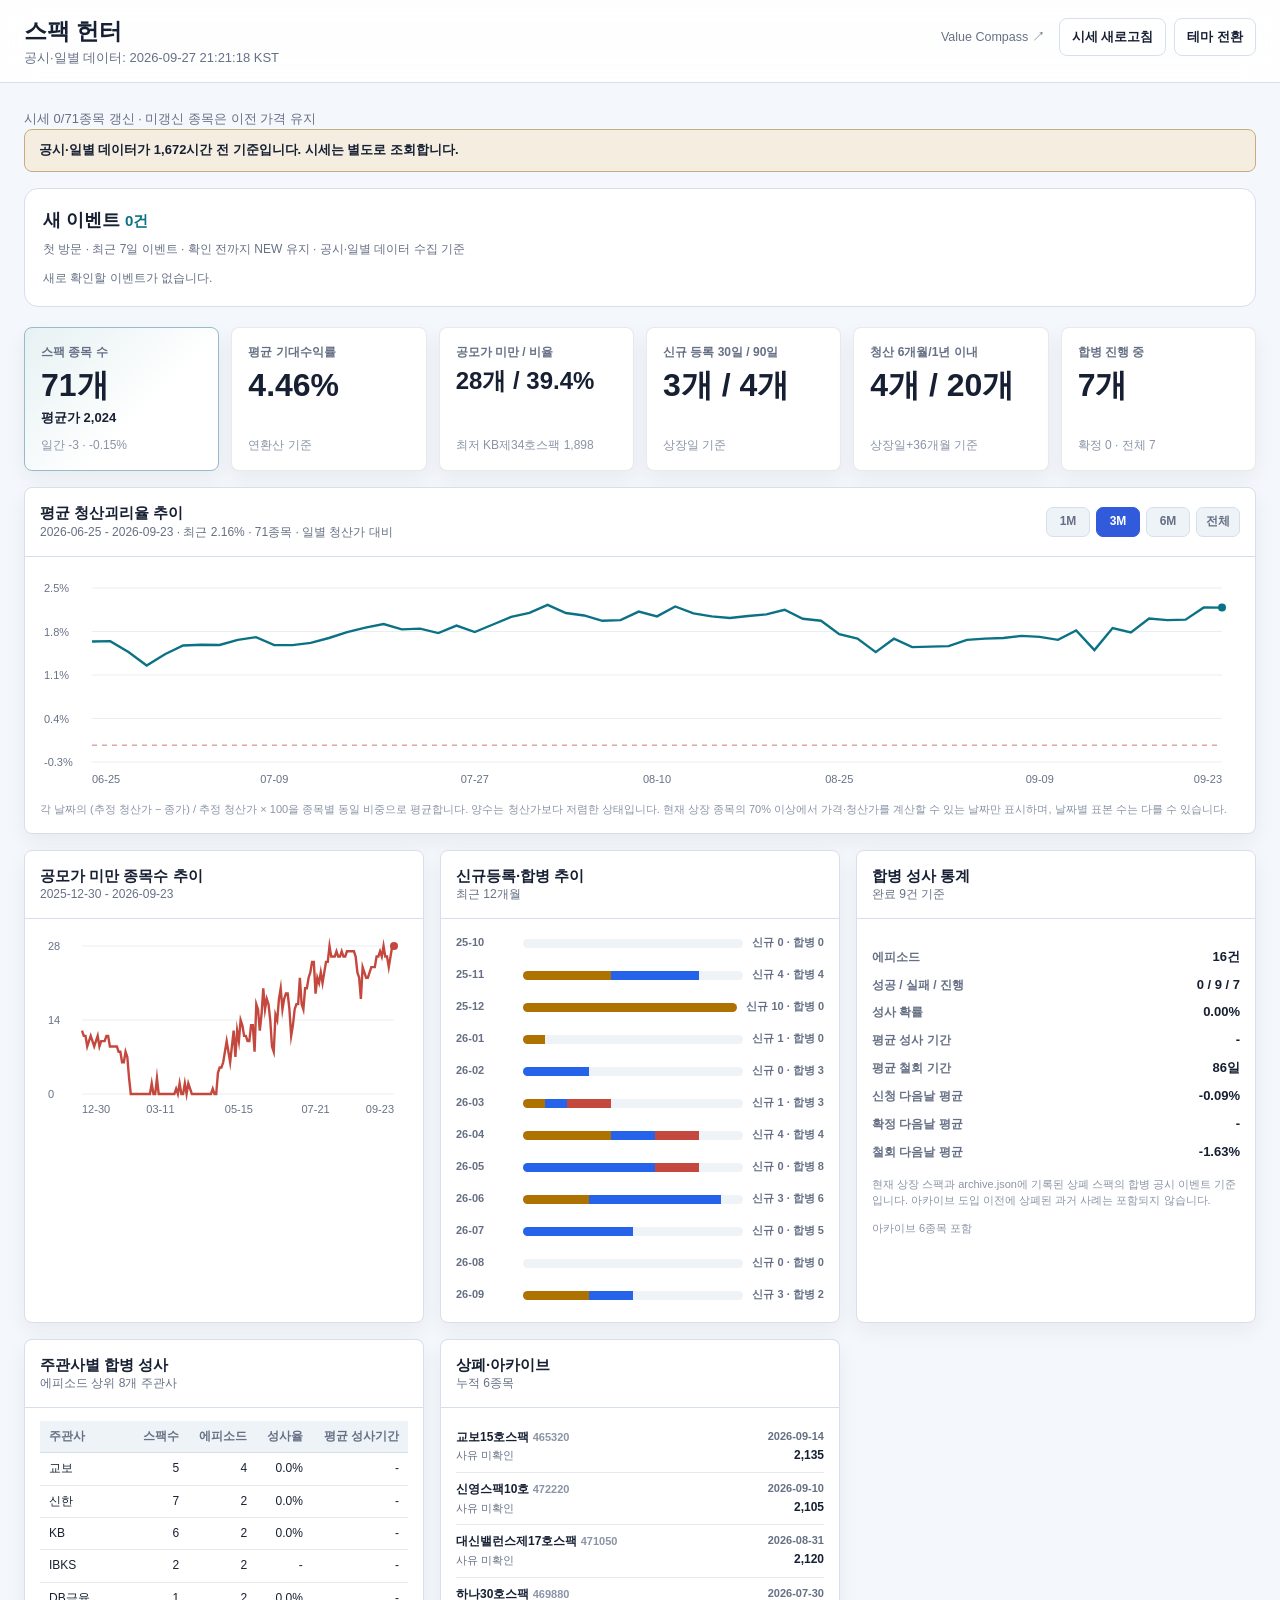
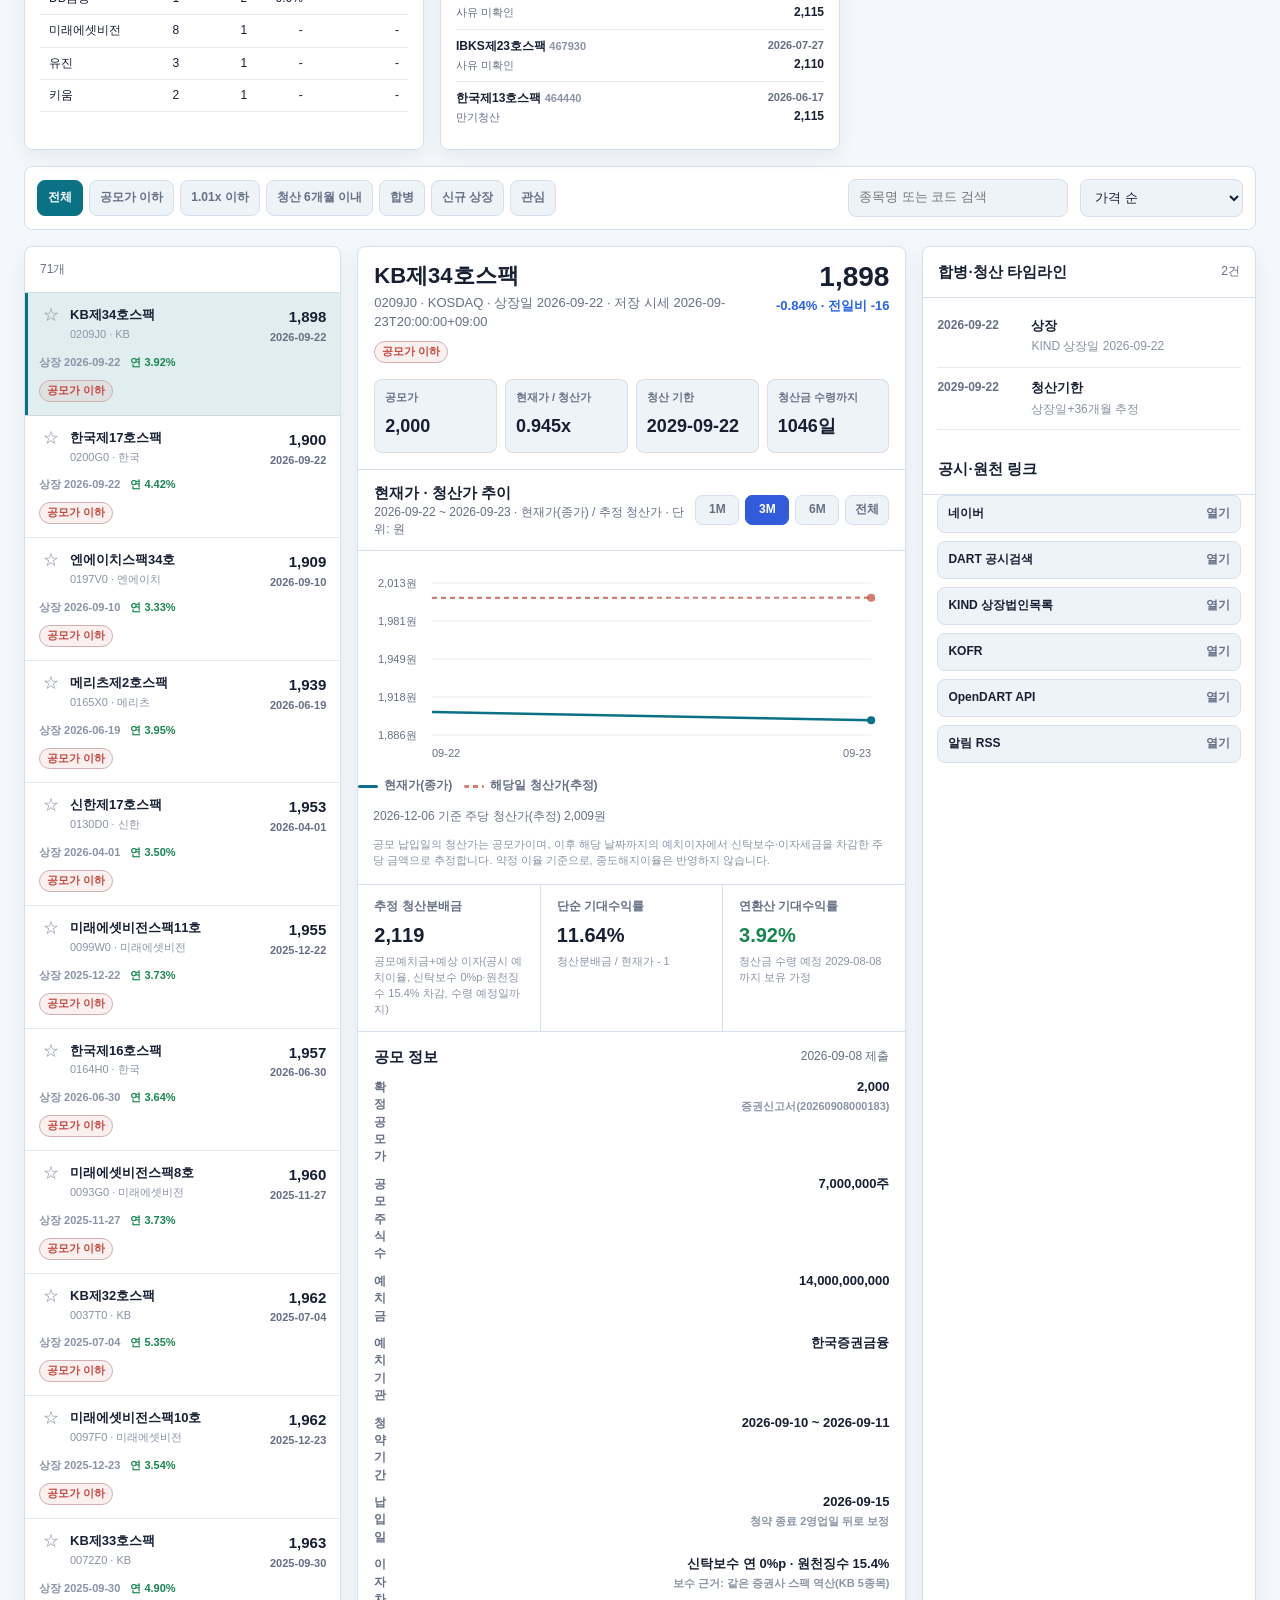
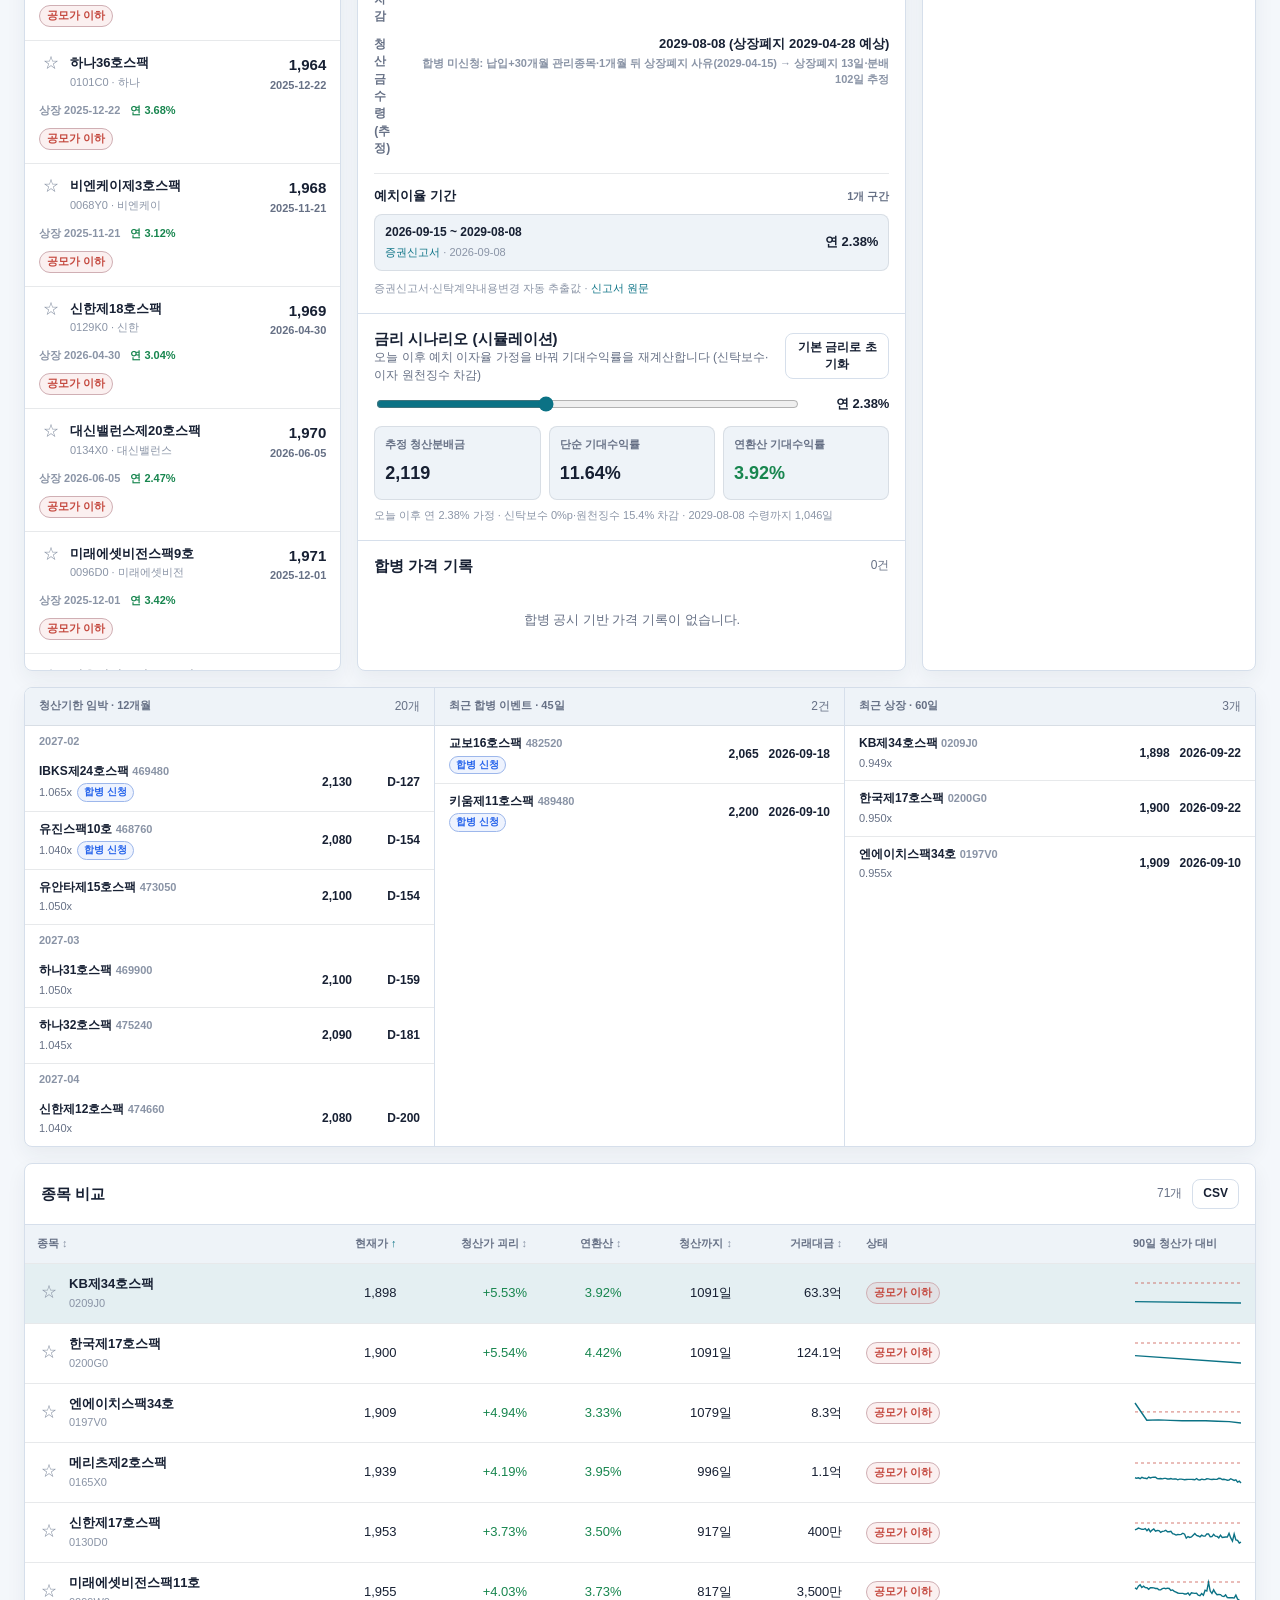
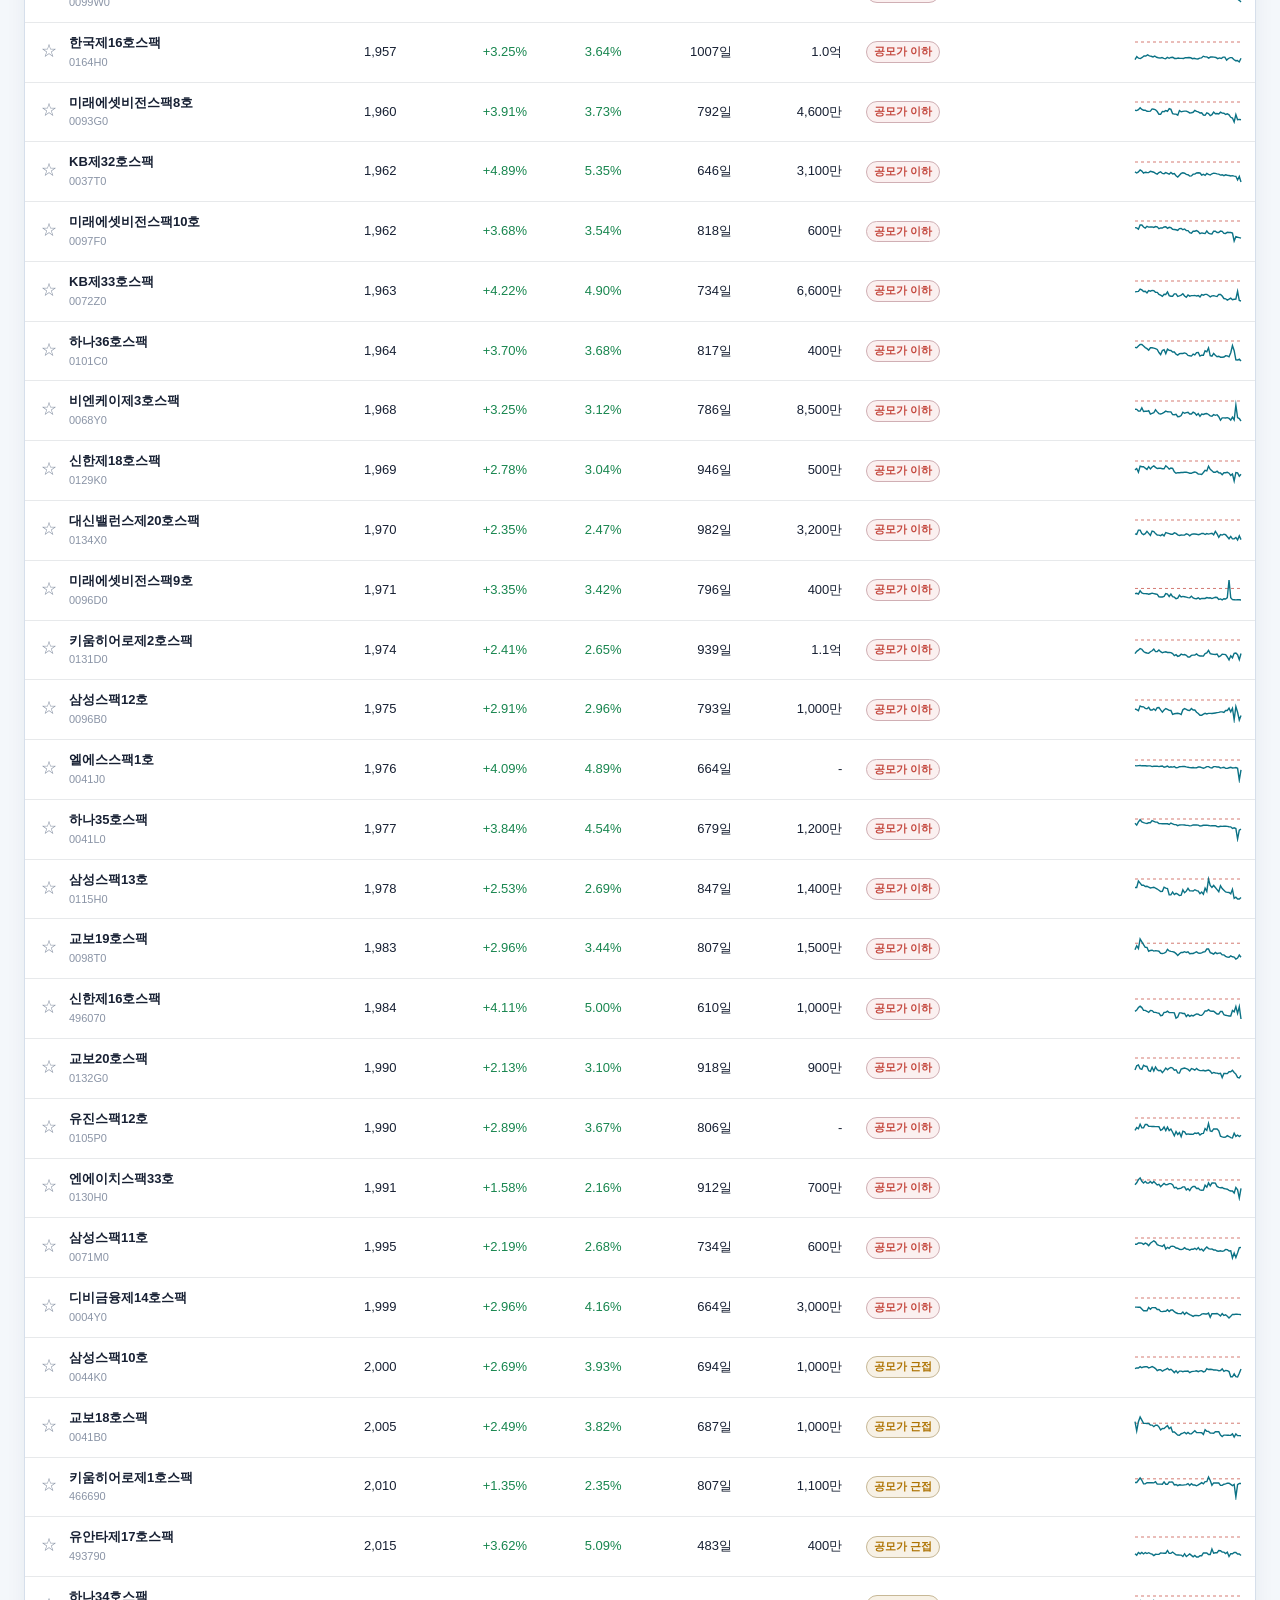
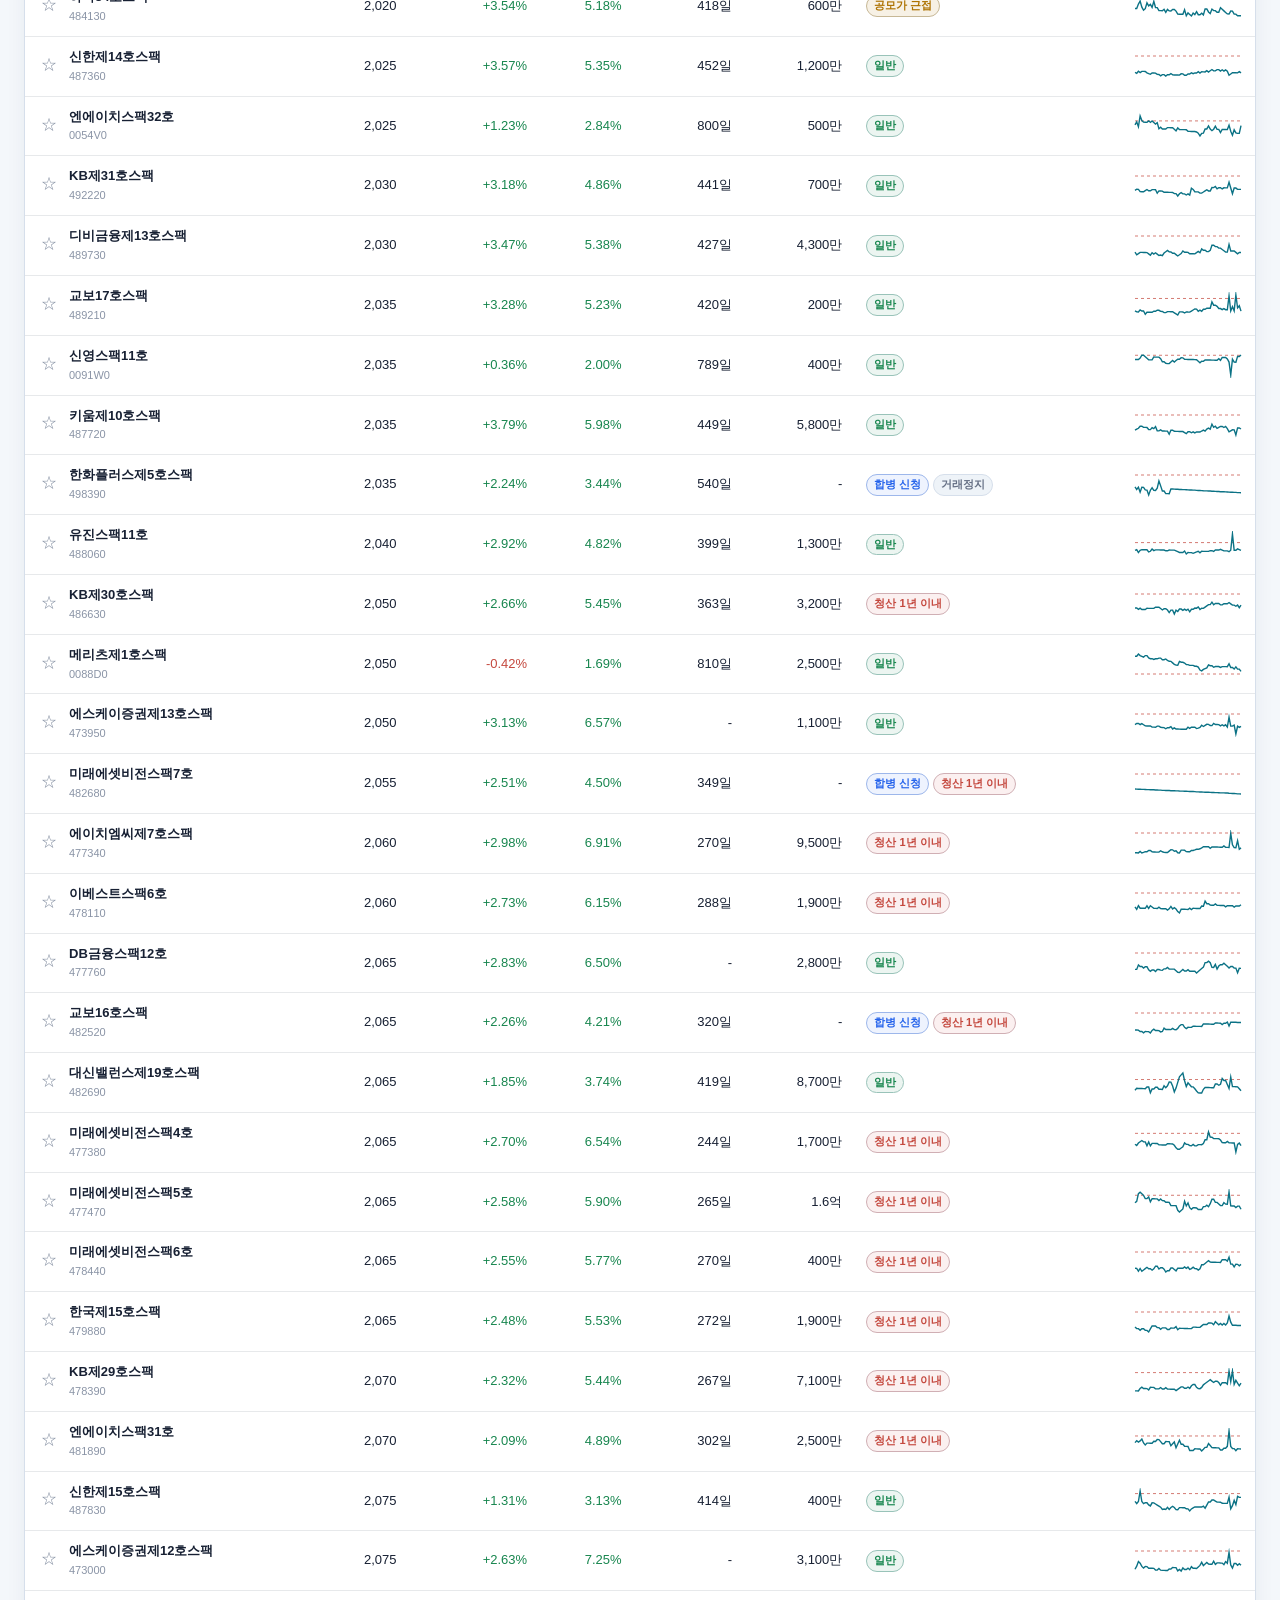
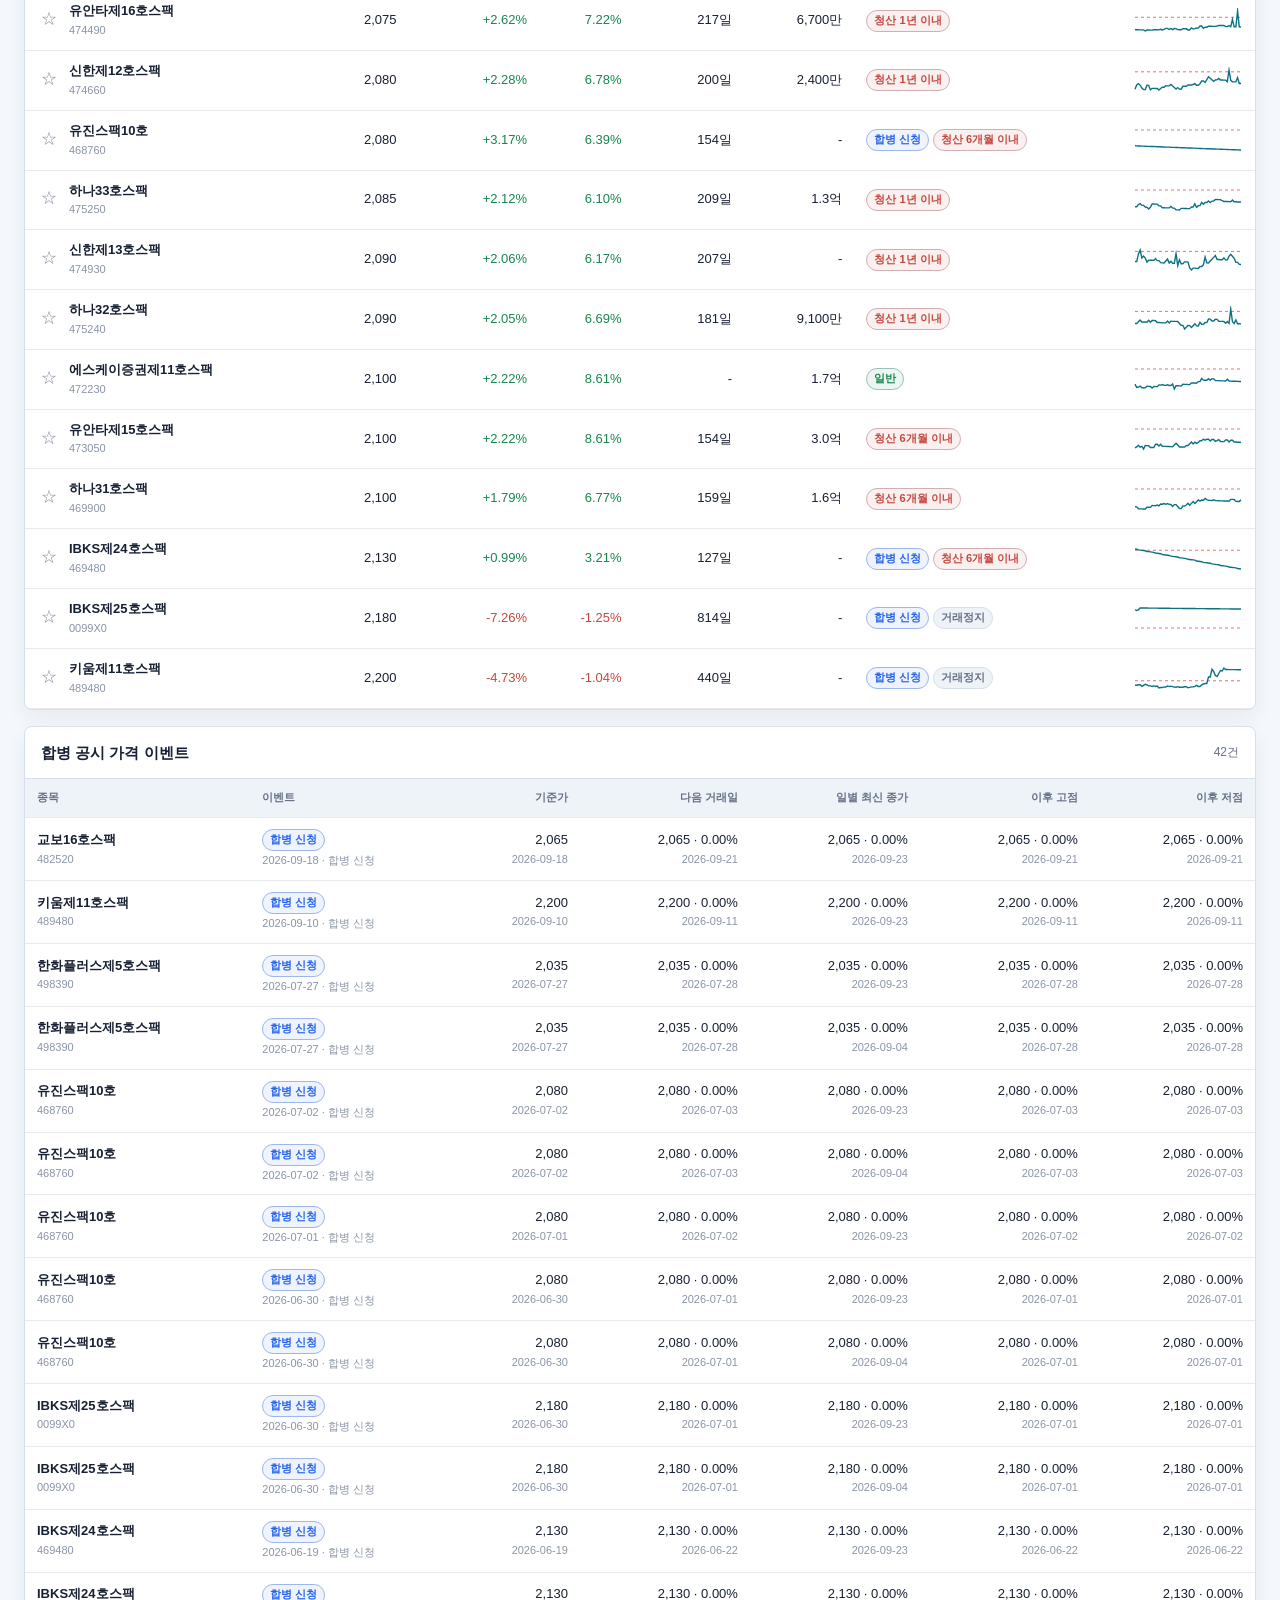
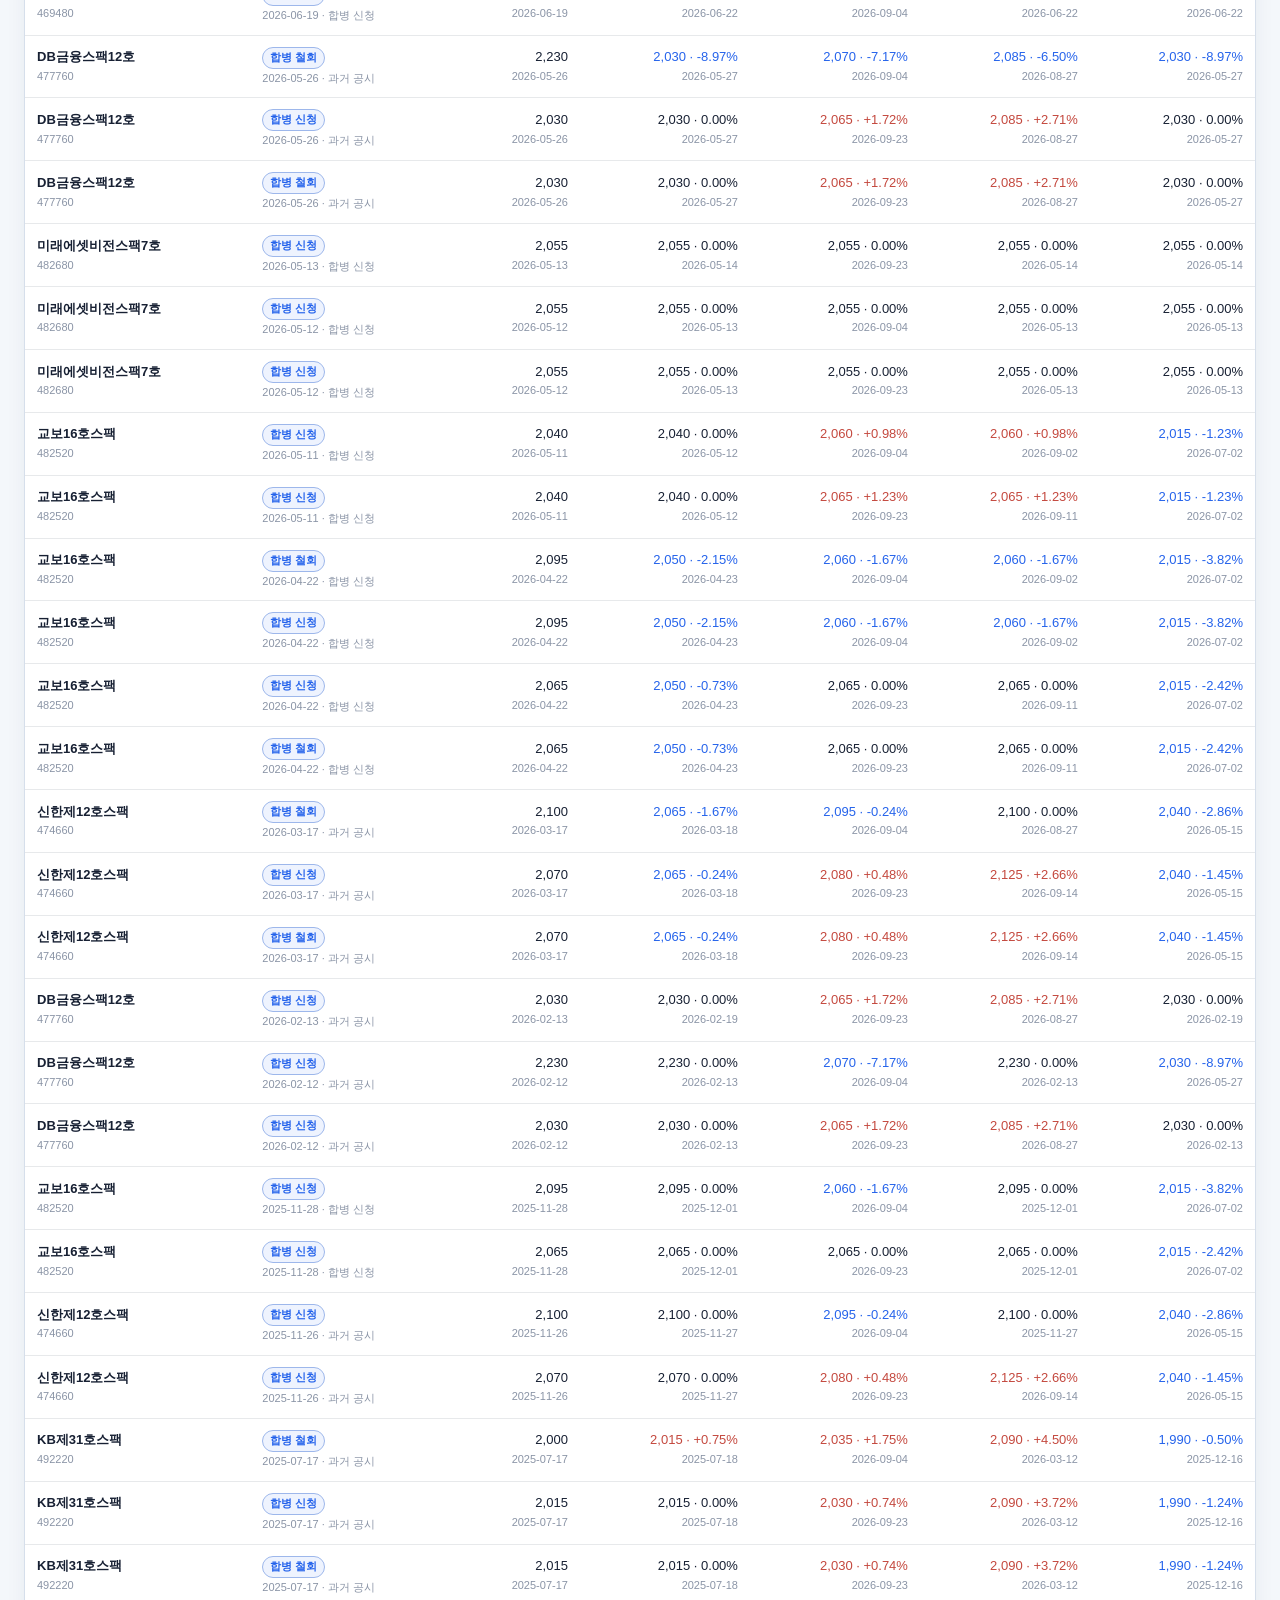
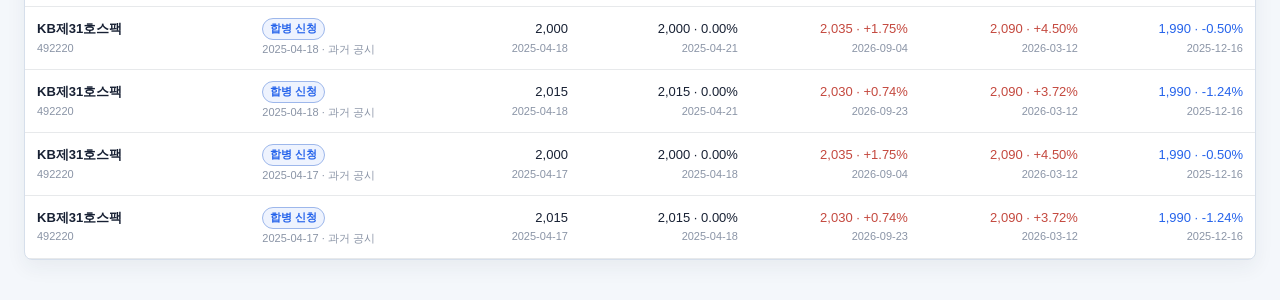
==== index.html @ d4b629aa "Supply SPAC prices for portfolio holding tooltips" ====
<!DOCTYPE html>
<html lang="ko" data-theme="light">
<head>
<meta charset="UTF-8">
<meta name="viewport" content="width=device-width, initial-scale=1.0">
<title>스팩 헌터</title>
<meta name="description" content="국내 스팩(SPAC) 전 종목의 현재가·청산가 괴리·연환산 기대수익률·청산 일정과 합병 공시 이벤트를 한눈에 보는 대시보드.">
<meta property="og:title" content="스팩 헌터">
<meta property="og:description" content="국내 스팩(SPAC) 전 종목의 현재가·청산가 괴리·연환산 기대수익률·청산 일정과 합병 공시 이벤트를 한눈에 보는 대시보드.">
<meta property="og:type" content="website">
<link rel="icon" type="image/svg+xml" href="icon.svg?v=1">
<script>
// iframe embed + theme: ?theme=dark|light overrides stored theme; ?embed hides chrome.
(function() {
  try {
    var params = new URLSearchParams(location.search);
    var urlTheme = params.get('theme');
    var stored = localStorage.getItem('theme');
    if (!stored) {
      // 구 키('spac-hunter-theme') → 공통 키('theme') 마이그레이션
      stored = localStorage.getItem('spac-hunter-theme');
      if (stored) localStorage.setItem('theme', stored);
    }
    var theme = (urlTheme === 'dark' || urlTheme === 'light') ? urlTheme : (stored || 'light');
    document.documentElement.dataset.theme = theme === 'dark' ? 'dark' : 'light';
    var embed = params.get('embed');
    if (embed !== null && embed !== '0' && embed !== 'false') {
      document.documentElement.dataset.embed = '1';
    }
  } catch (error) {
    document.documentElement.dataset.theme = 'light';
  }
})();
</script>
<style>
/* iframe embed mode: hide standalone chrome so the dashboard fits a host frame */
html[data-embed] .app-header,
html[data-embed] footer { display: none !important; }
html[data-embed] .container { padding-top: 14px !important; }
</style>
<link rel="stylesheet" href="assets/style.css?v=20260927-price-lines">
<script defer src="./assets/analytics.js" data-project="spac-hunter"></script>
<script defer src="https://ducklove.duckdns.org:3691/js/portfolio-held-badges.js?v=20260928-tooltip"></script>
</head>
<body>
<header class="app-header">
  <div class="header-inner">
    <div class="brand-block">
      <h1>스팩 헌터</h1>
      <div class="updated" id="updated">데이터를 불러오는 중입니다</div>
    </div>
    <div class="header-actions">
      <a class="hub-link" href="https://ducklove.duckdns.org:3691" rel="noopener">Value Compass ↗</a>
      <button type="button" class="button" id="refreshViewBtn">시세 새로고침</button>
      <button type="button" class="button" id="themeBtn" aria-label="테마 전환">테마 전환</button>
    </div>
  </div>
</header>

<main class="container">
  <div class="updated" id="livePriceStatus" role="status" aria-live="polite">시세 조회 대기 · 5분 자동 갱신</div>
  <section class="alert-banner" id="freshnessBanner" role="status" hidden></section>

  <section class="event-news-panel" id="eventNewsPanel" aria-labelledby="eventNewsTitle">
    <div class="event-news-header">
      <h2 id="eventNewsTitle" tabindex="-1">새 이벤트 <span id="eventNewsCount" aria-live="polite">0건</span></h2>
      <button type="button" class="button small" id="readAllNewsBtn" hidden>모두 확인</button>
    </div>
    <p class="event-news-hint" id="eventNewsHint">지난 방문 이후의 소식을 확인하고 있습니다.</p>
    <ul class="event-news-list" id="eventNewsList"><li class="event-news-empty">이벤트를 불러오는 중입니다.</li></ul>
  </section>

  <section class="snapshot" id="snapshot">
    <!-- 데이터(data.json) 도착 전 첫 페인트용 스켈레톤 — renderSnapshot()이 통째로 교체한다. -->
    <article class="metric-card skeleton" aria-hidden="true">
      <div><div class="skeleton-line w40"></div><div class="skeleton-line tall w70"></div></div>
      <div class="skeleton-line w55"></div>
    </article>
    <article class="metric-card skeleton" aria-hidden="true">
      <div><div class="skeleton-line w40"></div><div class="skeleton-line tall w70"></div></div>
      <div class="skeleton-line w55"></div>
    </article>
    <article class="metric-card skeleton" aria-hidden="true">
      <div><div class="skeleton-line w40"></div><div class="skeleton-line tall w70"></div></div>
      <div class="skeleton-line w55"></div>
    </article>
    <article class="metric-card skeleton" aria-hidden="true">
      <div><div class="skeleton-line w40"></div><div class="skeleton-line tall w70"></div></div>
      <div class="skeleton-line w55"></div>
    </article>
    <article class="metric-card skeleton" aria-hidden="true">
      <div><div class="skeleton-line w40"></div><div class="skeleton-line tall w70"></div></div>
      <div class="skeleton-line w55"></div>
    </article>
    <article class="metric-card skeleton" aria-hidden="true">
      <div><div class="skeleton-line w40"></div><div class="skeleton-line tall w70"></div></div>
      <div class="skeleton-line w55"></div>
    </article>
  </section>

  <section class="market-stats" aria-label="스팩 시장 통계">
    <article class="stats-panel return-trend-panel">
      <div class="panel-header">
        <div>
          <h2 class="panel-title">평균 청산괴리율 추이</h2>
          <div class="panel-sub" id="returnTrendHint" aria-live="polite"></div>
        </div>
        <div class="periods" id="returnTrendPeriods" role="group" aria-label="평균 청산괴리율 조회 기간">
          <button type="button" class="period-btn" data-days="30" aria-pressed="false">1M</button>
          <button type="button" class="period-btn active" data-days="90" aria-pressed="true">3M</button>
          <button type="button" class="period-btn" data-days="180" aria-pressed="false">6M</button>
          <button type="button" class="period-btn" data-days="0" aria-pressed="false">전체</button>
        </div>
      </div>
      <div class="stats-panel-body">
        <div class="stats-chart">
          <canvas id="returnTrendChart" role="img" aria-label="평균 청산괴리율 추이 차트" aria-describedby="returnTrendHint returnTrendNote"></canvas>
        </div>
        <div class="stats-note" id="returnTrendNote">각 날짜의 (추정 청산가 − 종가) / 추정 청산가 × 100을 종목별 동일 비중으로 평균합니다. 양수는 청산가보다 저렴한 상태입니다. 현재 상장 종목의 70% 이상에서 가격·청산가를 계산할 수 있는 날짜만 표시하며, 날짜별 표본 수는 다를 수 있습니다.</div>
      </div>
    </article>
    <div class="stats-panels" id="statsPanels">
      <article class="stats-panel">
        <div class="panel-header">
          <div>
            <h2 class="panel-title">공모가 미만 종목수 추이</h2>
            <div class="panel-sub" id="belowTrendHint"></div>
          </div>
        </div>
        <div class="stats-panel-body">
          <div class="stats-chart">
            <canvas id="belowTrendChart" role="img" aria-label="공모가 미만 종목수 추이 차트"></canvas>
          </div>
        </div>
      </article>
      <article class="stats-panel">
        <div class="panel-header">
          <div>
            <h2 class="panel-title">신규등록·합병 추이</h2>
            <div class="panel-sub" id="trendMixHint"></div>
          </div>
        </div>
        <div class="stats-panel-body">
          <div class="bar-list" id="trendMixBars"></div>
        </div>
      </article>
      <article class="stats-panel">
        <div class="panel-header">
          <div>
            <h2 class="panel-title">합병 성사 통계</h2>
            <div class="panel-sub" id="funnelHint"></div>
          </div>
        </div>
        <div class="stats-panel-body">
          <dl class="stats-kv" id="funnelStats"></dl>
          <div class="stats-note" id="statsNote"></div>
          <div class="stats-note" id="funnelArchiveNote" hidden></div>
        </div>
      </article>
    </div>
  </section>

  <section class="toolbar" aria-label="스팩 필터">
    <div class="segments" id="filterSegments"></div>
    <input type="search" class="control search-control" id="searchInput" placeholder="종목명 또는 코드 검색" aria-label="스팩 종목 검색">
    <select class="control" id="sortSelect" aria-label="정렬">
      <option value="price">가격 순</option>
      <option value="listing">상장일자 순</option>
      <option value="yield">연환산 기대수익률순</option>
    </select>
  </section>

  <section class="dashboard-grid">
    <aside class="panel">
      <div class="panel-header">
        <div class="panel-sub" id="listCount" aria-live="polite"></div>
      </div>
      <div class="spac-list" id="spacList"><div class="empty">데이터를 불러오는 중입니다</div></div>
    </aside>

    <section class="panel detail-panel">
      <div class="selected-summary">
        <div>
          <h2 class="selected-name" id="selectedName" tabindex="-1">-</h2>
          <div class="selected-meta" id="selectedMeta">-</div>
          <div class="badge-row" id="selectedBadges"></div>
        </div>
        <div>
          <div class="selected-price" id="selectedPrice">-</div>
          <div class="selected-change" id="selectedChange">-</div>
        </div>
      </div>

      <div class="stat-grid" id="statGrid"></div>

      <div class="chart-toolbar">
        <div>
          <h2 class="panel-title">현재가 · 청산가 추이</h2>
          <div class="panel-sub" id="priceChartRange">현재가(일별 종가)와 해당 날짜의 추정 청산가를 원 단위로 비교합니다</div>
        </div>
        <div class="periods" id="periodButtons">
          <button type="button" class="period-btn" data-days="30" aria-pressed="false">1M</button>
          <button type="button" class="period-btn active" data-days="90" aria-pressed="true">3M</button>
          <button type="button" class="period-btn" data-days="180" aria-pressed="false">6M</button>
          <button type="button" class="period-btn" data-days="0" aria-pressed="false" title="상장일부터 전체 거래 이력">전체</button>
        </div>
      </div>
      <div class="chart-wrap">
        <canvas id="ratioChart" role="img" aria-label="현재가와 해당 날짜의 추정 청산가 가격 추이 차트" aria-describedby="liquidationRatioNote"></canvas>
      </div>
      <div class="legend">
        <span class="legend-item"><span class="legend-line"></span>현재가(종가)</span>
        <span class="legend-item"><span class="legend-line ipo"></span>해당일 청산가(추정)</span>
      </div>
      <div class="stats-panel-body" id="liquidationRatioNote">
        <div class="panel-sub" id="liquidationRatioValue"></div>
        <div class="stats-note">공모 납입일의 청산가는 공모가이며, 이후 해당 날짜까지의 예치이자에서 신탁보수·이자세금을 차감한 주당 금액으로 추정합니다. 약정 이율 기준으로, 중도해지이율은 반영하지 않습니다.</div>
      </div>

      <div class="analysis-strip" id="analysisStrip"></div>

      <div class="sim-block">
        <div class="sim-head">
          <div>
            <h2 class="panel-title">금리 시나리오 (시뮬레이션)</h2>
            <div class="panel-sub">오늘 이후 예치 이자율 가정을 바꿔 기대수익률을 재계산합니다 (신탁보수·이자 원천징수 차감)</div>
          </div>
          <button type="button" class="button small" id="simResetBtn">기본 금리로 초기화</button>
        </div>
        <div class="sim-controls">
          <input type="range" id="simRateInput" min="0" max="6" step="0.01" value="2.5" aria-label="시나리오 연 금리(%)">
          <span class="sim-rate" id="simRateValue">연 2.50%</span>
        </div>
        <div class="sim-results" id="simResults"></div>
        <div class="sim-note" id="simNote"></div>
      </div>

      <div class="record-block">
        <div class="record-head">
          <h2 class="panel-title">합병 가격 기록</h2>
          <div class="panel-sub" id="mergerRecordHint"></div>
        </div>
        <div class="record-list" id="mergerRecordList"></div>
      </div>

      <div class="record-block disclosure-block" id="disclosureBlock" hidden>
        <div class="record-head">
          <h2 class="panel-title">공시 원문</h2>
          <div class="panel-sub" id="disclosureHint"></div>
        </div>
        <div class="disclosure-list" id="disclosureList"></div>
      </div>
    </section>

    <aside class="panel">
      <div class="panel-header">
        <h2 class="panel-title">합병·청산 타임라인</h2>
        <div class="panel-sub" id="timelineHint"></div>
      </div>
      <div class="timeline-list" id="timelineList"></div>
      <div class="panel-header">
        <h2 class="panel-title">공시·원천 링크</h2>
      </div>
      <div class="link-list" id="sourceLinks"></div>
    </aside>
  </section>

  <section class="table-section schedule-section" aria-label="청산·합병·상장 일정">
    <div class="schedule-grid" id="scheduleGrid">
      <div class="schedule-col">
        <div class="schedule-col-head">
          <h3 class="schedule-col-title">청산기한 임박 · 12개월</h3>
          <div class="panel-sub" id="scheduleDueCount"></div>
        </div>
        <div class="schedule-list" id="scheduleDueList"></div>
      </div>
      <div class="schedule-col">
        <div class="schedule-col-head">
          <h3 class="schedule-col-title">최근 합병 이벤트 · 45일</h3>
          <div class="panel-sub" id="scheduleMergerCount"></div>
        </div>
        <div class="schedule-list" id="scheduleMergerList"></div>
      </div>
      <div class="schedule-col">
        <div class="schedule-col-head">
          <h3 class="schedule-col-title">최근 상장 · 60일</h3>
          <div class="panel-sub" id="scheduleListingCount"></div>
        </div>
        <div class="schedule-list" id="scheduleListingList"></div>
      </div>
    </div>
  </section>

  <section class="table-section">
    <div class="table-head">
      <h2 class="panel-title">종목 비교</h2>
      <div class="table-head-actions">
        <div class="panel-sub" id="tableCount"></div>
        <button type="button" class="button small" id="csvBtn" title="현재 필터·정렬 상태 그대로 CSV 다운로드">CSV</button>
      </div>
    </div>
    <div class="table-wrap">
      <table>
        <thead>
          <tr>
            <th class="sortable" data-key="name" tabindex="0" aria-sort="none">종목</th>
            <th class="numeric sortable" data-key="currentPrice" tabindex="0" aria-sort="none">현재가</th>
            <th class="numeric sortable" data-key="liquidationDiscountPct" tabindex="0" aria-sort="none" title="(현재 시점의 추정 청산가 - 현재가) / 추정 청산가 × 100. 양수일수록 청산가보다 저렴합니다.">청산가 괴리</th>
            <th class="numeric sortable" data-key="annualizedReturn" tabindex="0" aria-sort="none">연환산</th>
            <th class="numeric sortable" data-key="daysToLiquidation" tabindex="0" aria-sort="none">청산까지</th>
            <th class="numeric sortable" data-key="tradingValue" tabindex="0" aria-sort="none">거래대금</th>
            <th>상태</th>
            <th title="종가 / 해당 날짜의 추정 청산가">90일 청산가 대비</th>
          </tr>
        </thead>
        <tbody id="tableBody"></tbody>
      </table>
    </div>
  </section>

  <section class="table-section">
    <div class="table-head">
      <h2 class="panel-title">합병 공시 가격 이벤트</h2>
      <div class="panel-sub" id="mergerCaseCount"></div>
    </div>
    <div class="table-wrap">
      <table>
        <thead>
          <tr>
            <th>종목</th>
            <th>이벤트</th>
            <th class="numeric">기준가</th>
            <th class="numeric">다음 거래일</th>
            <th class="numeric">일별 최신 종가</th>
            <th class="numeric">이후 고점</th>
            <th class="numeric">이후 저점</th>
          </tr>
        </thead>
        <tbody id="mergerCaseBody"></tbody>
      </table>
    </div>
  </section>
</main>

<!-- data.js 동기 로드 제거: app.js가 SpacDataLoader로 data.json을 비동기 fetch 한다
     (실패 시 data.js <script> 주입 폴백 — file:// 호환). -->
<script src="assets/format.js?v=20260729-chart-axis"></script>
<script src="assets/chart-tooltip.js?v=20260927-discount-trend"></script>
<script src="assets/charts.js?v=20260927-discount-trend"></script>
<script src="assets/valuation.js?v=20260927-price-lines"></script>
<script src="assets/return-trend.js?v=20260927-discount-trend"></script>
<script src="assets/data-loader.js?v=20260729-chart-axis"></script>
<script src="assets/live-prices.js?v=20260925-payout"></script>
<script src="assets/event-news.js?v=20260921-news"></script>
<script src="assets/app.js?v=20260928-tooltip"></script>
</body>
</html>
---- assets/style.css ----
:root {
  color-scheme: light;
  --bg: #f4f7fb;
  --surface: #ffffff;
  --surface2: #eef3f8;
  --surface3: #e6edf5;
  --border: #d6dfeb;
  --soft-border: rgba(24, 38, 58, 0.1);
  --text: #172033;
  --muted: #667085;
  --faint: #8a94a6;
  --accent: #0b7285;
  --accent2: #315bdb;
  --green: #18864f;
  --red: #c4483e;
  --amber: #ad7200;
  --blue: #2563eb;
  --shadow: 0 18px 40px rgba(30, 44, 66, 0.08);
  --card-shadow: 0 8px 20px rgba(30, 44, 66, 0.06);
  --chart-grid: rgba(23, 32, 51, 0.08);
  --ipo-line: rgba(196, 72, 62, 0.72);
  --ratio-line: #0b7285;
}

:root[data-theme="dark"] {
  color-scheme: dark;
  --bg: #10141c;
  --surface: #171d28;
  --surface2: #202836;
  --surface3: #293244;
  --border: #303b50;
  --soft-border: rgba(255, 255, 255, 0.08);
  --text: #e8edf7;
  --muted: #9aa5b7;
  --faint: #7c879b;
  --accent: #3aa7b8;
  --accent2: #83a1ff;
  --green: #4fca83;
  --red: #f06f67;
  --amber: #e0a83c;
  --blue: #7aa7ff;
  --shadow: 0 18px 42px rgba(0, 0, 0, 0.28);
  --card-shadow: 0 8px 22px rgba(0, 0, 0, 0.2);
  --chart-grid: rgba(255, 255, 255, 0.08);
  --ipo-line: rgba(240, 111, 103, 0.74);
  --ratio-line: #59c2cf;
}

* {
  box-sizing: border-box;
}

html {
  background: var(--bg);
}

body {
  margin: 0;
  min-height: 100vh;
  background: var(--bg);
  color: var(--text);
  font-family: -apple-system, BlinkMacSystemFont, "Segoe UI", "Noto Sans KR", sans-serif;
  line-height: 1.45;
}

button,
input,
select {
  font: inherit;
}

button {
  color: inherit;
}

.app-header {
  border-bottom: 1px solid var(--border);
  background: color-mix(in srgb, var(--surface) 88%, transparent);
  position: sticky;
  top: 0;
  z-index: 20;
  backdrop-filter: blur(16px);
}

.header-inner {
  width: min(1500px, calc(100% - 48px));
  margin: 0 auto;
  padding: 18px 0 14px;
  display: flex;
  align-items: flex-start;
  justify-content: space-between;
  gap: 18px;
}

.brand-block h1 {
  margin: 0;
  font-size: 23px;
  line-height: 1.15;
  font-weight: 760;
  letter-spacing: 0;
}

.updated {
  margin-top: 5px;
  color: var(--muted);
  font-size: 13px;
}

.new-badge {
  display: inline-flex;
  align-items: center;
  padding: 2px 6px;
  border-radius: 5px;
  background: #a33810;
  color: #fff;
  font-size: 10px;
  font-weight: 800;
  letter-spacing: .04em;
  vertical-align: middle;
  white-space: nowrap;
}

.event-news-panel {
  margin: 16px 0 20px;
  padding: 18px;
  border: 1px solid var(--border);
  border-radius: 14px;
  background: var(--surface);
}

.event-news-panel.has-news {
  border-color: var(--accent);
  border-left: 5px solid var(--accent);
  background: color-mix(in srgb, var(--accent) 5%, var(--surface));
}

.event-news-header, .event-news-item, .event-news-actions {
  display: flex;
  align-items: center;
  justify-content: space-between;
  gap: 12px;
}

.event-news-header h2 { margin: 0; font-size: 18px; }
#eventNewsCount { color: var(--accent); font-size: 15px; }
.event-news-hint, .event-news-detail, .event-news-empty { color: var(--muted); font-size: 12px; }
.event-news-hint { margin: 8px 0 12px; }
.event-news-list { list-style: none; margin: 0; padding: 0; max-height: 360px; overflow-y: auto; }
.event-news-item { padding: 12px 0; border-top: 1px solid var(--border); }
.event-news-content { min-width: 0; overflow-wrap: anywhere; }
.event-news-title { display: flex; flex-wrap: wrap; align-items: center; gap: 7px; }
.event-news-title time { color: var(--muted); font-size: 12px; }
.event-news-detail { margin-top: 5px; }
.event-news-actions { flex-shrink: 0; gap: 6px; }
.event-news-actions .button { text-decoration: none; min-height: 44px; display: inline-flex; align-items: center; }
#selectedName { scroll-margin-top: 160px; }
@media (max-width: 700px) {
  .event-news-item { align-items: flex-start; flex-direction: column; gap: 8px; }
  .event-news-actions { flex-wrap: wrap; }
  .event-news-panel { padding: 14px; }
}

.header-actions {
  display: flex;
  align-items: center;
  gap: 8px;
  flex-wrap: wrap;
  justify-content: flex-end;
}

.hub-link {
  display: inline-flex;
  align-items: center;
  min-height: 32px;
  padding: 4px 6px;
  color: var(--muted);
  font-size: 12.5px;
  text-decoration: none;
  transition: color 0.15s;
}

.hub-link:hover {
  color: var(--accent);
}

.button {
  border: 1px solid var(--border);
  background: var(--surface);
  color: var(--text);
  border-radius: 8px;
  min-height: 38px;
  padding: 8px 12px;
  font-size: 13px;
  font-weight: 650;
  cursor: pointer;
  transition: border-color 0.15s, background 0.15s, color 0.15s, transform 0.15s;
}

.button:hover {
  border-color: var(--accent);
  background: var(--surface2);
}

.button:active {
  transform: translateY(1px);
}

.container {
  width: min(1500px, calc(100% - 48px));
  margin: 0 auto;
  padding: 22px 0 40px;
}

.snapshot {
  display: grid;
  grid-template-columns: repeat(6, minmax(0, 1fr));
  gap: 12px;
  margin-bottom: 16px;
}

.metric-card {
  min-height: 116px;
  border: 1px solid var(--soft-border);
  background: var(--surface);
  border-radius: 8px;
  padding: 16px;
  box-shadow: var(--card-shadow);
  display: flex;
  flex-direction: column;
  justify-content: space-between;
  overflow: hidden;
}

.metric-card.primary {
  background:
    linear-gradient(135deg, color-mix(in srgb, var(--accent) 10%, transparent), transparent 62%),
    var(--surface);
  border-color: color-mix(in srgb, var(--accent) 32%, var(--border));
}

.metric-label {
  color: var(--muted);
  font-size: 12px;
  font-weight: 700;
}

.metric-value {
  margin-top: 8px;
  font-size: 32px;
  line-height: 1;
  font-weight: 780;
  font-variant-numeric: tabular-nums;
}

.metric-subvalue {
  margin-top: 8px;
  color: var(--text);
  font-size: 13px;
  font-weight: 700;
  font-variant-numeric: tabular-nums;
}

.metric-detail {
  color: var(--faint);
  font-size: 12px;
  margin-top: 9px;
  white-space: nowrap;
  overflow: hidden;
  text-overflow: ellipsis;
}

.metric-value.small {
  font-size: 24px;
}

.market-stats {
  display: grid;
  gap: 16px;
  margin-bottom: 16px;
}

.stats-panels {
  display: grid;
  grid-template-columns: minmax(360px, 1.1fr) minmax(360px, 1.05fr) minmax(300px, 0.85fr);
  gap: 16px;
}

.stats-panel {
  border: 1px solid var(--border);
  background: var(--surface);
  border-radius: 8px;
  box-shadow: var(--card-shadow);
  overflow: hidden;
}

.stats-panel-body {
  padding: 13px 15px 15px;
}

.stats-chart {
  height: 188px;
}

.stats-chart canvas {
  width: 100%;
  height: 100%;
  display: block;
}

.return-trend-panel .panel-header {
  flex-wrap: wrap;
}

.return-trend-panel .stats-chart {
  height: 220px;
}

.bar-list {
  display: grid;
  gap: 9px;
}

.bar-row {
  display: grid;
  grid-template-columns: 58px 1fr auto;
  align-items: center;
  gap: 9px;
  min-height: 23px;
}

.bar-label,
.bar-value {
  color: var(--muted);
  font-size: 11px;
  font-weight: 720;
  font-variant-numeric: tabular-nums;
}

.bar-track {
  height: 9px;
  border-radius: 999px;
  background: var(--surface2);
  overflow: hidden;
  display: flex;
}

.bar-segment {
  min-width: 2px;
  height: 100%;
}

.bar-segment.applied {
  background: var(--blue);
}

.bar-segment.listing {
  background: var(--amber);
}

.bar-segment.confirmed {
  background: var(--green);
}

.bar-segment.canceled {
  background: var(--red);
}

.stats-kv {
  display: grid;
  grid-template-columns: 1fr auto;
  gap: 9px 14px;
  align-items: baseline;
}

.stats-kv dt {
  color: var(--muted);
  font-size: 12px;
  font-weight: 700;
}

.stats-kv dd {
  margin: 0;
  font-size: 13px;
  font-weight: 760;
  font-variant-numeric: tabular-nums;
  text-align: right;
}

.stats-note {
  margin-top: 12px;
  color: var(--faint);
  font-size: 11px;
}

.toolbar {
  border: 1px solid var(--border);
  background: var(--surface);
  border-radius: 8px;
  padding: 12px;
  display: grid;
  grid-template-columns: 1fr auto auto;
  align-items: center;
  gap: 12px;
  margin-bottom: 16px;
}

.segments {
  display: flex;
  align-items: center;
  gap: 6px;
  flex-wrap: wrap;
}

.segment {
  border: 1px solid var(--border);
  background: var(--surface2);
  border-radius: 8px;
  padding: 8px 10px;
  min-height: 36px;
  color: var(--muted);
  font-size: 12px;
  font-weight: 720;
  cursor: pointer;
}

.segment.active {
  color: #fff;
  border-color: var(--accent);
  background: var(--accent);
}

.control {
  border: 1px solid var(--border);
  background: var(--surface2);
  color: var(--text);
  border-radius: 8px;
  min-height: 38px;
  padding: 8px 10px;
  font-size: 13px;
  outline: none;
}

.control:focus {
  border-color: var(--accent);
  box-shadow: 0 0 0 3px color-mix(in srgb, var(--accent) 18%, transparent);
}

.search-control {
  width: 220px;
}

.dashboard-grid {
  display: grid;
  grid-template-columns: minmax(270px, 0.78fr) minmax(460px, 1.35fr) minmax(280px, 0.82fr);
  gap: 16px;
  align-items: stretch;
}

.dashboard-grid > .panel {
  min-height: 0;
}

.dashboard-grid > .panel:first-child {
  display: flex;
  flex-direction: column;
}

.panel {
  border: 1px solid var(--border);
  background: var(--surface);
  border-radius: 8px;
  box-shadow: var(--card-shadow);
  overflow: hidden;
}

.panel-header {
  padding: 14px 15px;
  border-bottom: 1px solid var(--border);
  display: flex;
  align-items: center;
  justify-content: space-between;
  gap: 10px;
}

.panel-title {
  margin: 0;
  font-size: 15px;
  font-weight: 760;
}

.panel-sub {
  color: var(--muted);
  font-size: 12px;
  font-variant-numeric: tabular-nums;
}

.spac-list {
  flex: 1 1 0;
  min-height: 0;
  max-height: none;
  overflow: auto;
}

.spac-card {
  width: 100%;
  border: 0;
  border-bottom: 1px solid var(--soft-border);
  background: transparent;
  text-align: left;
  padding: 13px 14px;
  cursor: pointer;
  display: block;
}

.spac-card:hover {
  background: color-mix(in srgb, var(--accent) 7%, transparent);
}

.spac-card.active {
  background: color-mix(in srgb, var(--accent) 12%, transparent);
  box-shadow: inset 3px 0 0 var(--accent);
}

.spac-card-top {
  display: grid;
  grid-template-columns: 1fr auto;
  gap: 10px;
  align-items: start;
}

.spac-name {
  font-size: 13px;
  font-weight: 760;
  overflow: hidden;
  text-overflow: ellipsis;
  white-space: nowrap;
}

.code {
  color: var(--faint);
  font-size: 11px;
  margin-top: 2px;
  font-variant-numeric: tabular-nums;
}

.price {
  text-align: right;
  font-size: 15px;
  font-weight: 780;
  font-variant-numeric: tabular-nums;
}

.ratio {
  text-align: right;
  margin-top: 2px;
  color: var(--muted);
  font-size: 12px;
  font-weight: 680;
  font-variant-numeric: tabular-nums;
}

.card-date {
  text-align: right;
  margin-top: 2px;
  color: var(--muted);
  font-size: 11px;
  font-weight: 680;
  font-variant-numeric: tabular-nums;
}

.spac-card-metrics {
  display: flex;
  flex-wrap: wrap;
  gap: 6px 10px;
  margin-top: 9px;
  color: var(--faint);
  font-size: 11px;
  font-weight: 720;
  font-variant-numeric: tabular-nums;
}

.badge-row {
  display: flex;
  flex-wrap: wrap;
  gap: 5px;
  margin-top: 9px;
}

.badge {
  display: inline-flex;
  align-items: center;
  border: 1px solid var(--border);
  border-radius: 999px;
  padding: 2px 7px;
  min-height: 21px;
  font-size: 11px;
  font-weight: 700;
  color: var(--muted);
  background: var(--surface2);
}

.badge.red {
  color: var(--red);
  border-color: color-mix(in srgb, var(--red) 32%, var(--border));
  background: color-mix(in srgb, var(--red) 8%, transparent);
}

.badge.green {
  color: var(--green);
  border-color: color-mix(in srgb, var(--green) 32%, var(--border));
  background: color-mix(in srgb, var(--green) 8%, transparent);
}

.badge.amber {
  color: var(--amber);
  border-color: color-mix(in srgb, var(--amber) 36%, var(--border));
  background: color-mix(in srgb, var(--amber) 10%, transparent);
}

.badge.blue {
  color: var(--blue);
  border-color: color-mix(in srgb, var(--blue) 32%, var(--border));
  background: color-mix(in srgb, var(--blue) 8%, transparent);
}

.detail-panel {
  min-height: 560px;
}

.selected-summary {
  padding: 16px;
  display: grid;
  grid-template-columns: 1fr auto;
  gap: 16px;
}

.selected-name {
  margin: 0;
  font-size: 22px;
  line-height: 1.2;
  font-weight: 780;
}

.selected-meta {
  color: var(--muted);
  font-size: 13px;
  margin-top: 5px;
}

.selected-price {
  text-align: right;
  font-size: 28px;
  line-height: 1;
  font-weight: 800;
  font-variant-numeric: tabular-nums;
}

.selected-change {
  margin-top: 6px;
  font-size: 13px;
  font-weight: 700;
  text-align: right;
  font-variant-numeric: tabular-nums;
}

.stat-grid {
  display: grid;
  grid-template-columns: repeat(4, 1fr);
  gap: 8px;
  padding: 0 16px 16px;
}

.mini-stat {
  border: 1px solid var(--soft-border);
  background: var(--surface2);
  border-radius: 8px;
  padding: 10px;
  min-height: 74px;
}

.mini-label {
  color: var(--muted);
  font-size: 11px;
  font-weight: 700;
}

.mini-value {
  margin-top: 7px;
  font-size: 18px;
  font-weight: 780;
  font-variant-numeric: tabular-nums;
}

.chart-toolbar {
  padding: 12px 16px;
  border-top: 1px solid var(--border);
  border-bottom: 1px solid var(--border);
  display: flex;
  align-items: center;
  justify-content: space-between;
  gap: 10px;
}

.periods {
  display: flex;
  gap: 6px;
}

.period-btn {
  border: 1px solid var(--border);
  background: var(--surface2);
  color: var(--muted);
  border-radius: 7px;
  min-width: 44px;
  min-height: 30px;
  font-size: 12px;
  font-weight: 720;
  cursor: pointer;
}

.period-btn.active {
  color: #fff;
  background: var(--accent2);
  border-color: var(--accent2);
}

.chart-wrap {
  height: 226px;
  padding: 14px 16px 12px;
}

#ratioChart {
  width: 100%;
  height: 100%;
  display: block;
}

.legend {
  display: flex;
  align-items: center;
  gap: 12px;
  color: var(--muted);
  font-size: 12px;
  font-weight: 650;
}

.legend-item {
  display: inline-flex;
  align-items: center;
  gap: 6px;
}

.legend-line {
  width: 20px;
  height: 3px;
  border-radius: 2px;
  background: var(--ratio-line);
}

.legend-line.ipo {
  background: repeating-linear-gradient(to right, var(--ipo-line) 0 5px, transparent 5px 9px);
}

.analysis-strip {
  display: grid;
  grid-template-columns: repeat(3, 1fr);
  border-top: 1px solid var(--border);
}

.analysis-box {
  padding: 13px 16px;
  min-height: 86px;
  border-right: 1px solid var(--border);
}

.analysis-box:last-child {
  border-right: 0;
}

.analysis-label {
  color: var(--muted);
  font-size: 12px;
  font-weight: 700;
}

.analysis-value {
  margin-top: 6px;
  font-size: 20px;
  font-weight: 780;
  font-variant-numeric: tabular-nums;
}

.analysis-note {
  margin-top: 4px;
  color: var(--faint);
  font-size: 11px;
}

.record-block {
  border-top: 1px solid var(--border);
  padding: 14px 16px 16px;
}

.record-head {
  display: flex;
  align-items: center;
  justify-content: space-between;
  gap: 10px;
  margin-bottom: 10px;
}

.record-list {
  display: grid;
  gap: 9px;
}

.record-item {
  border: 1px solid var(--soft-border);
  border-radius: 8px;
  padding: 10px;
  background: var(--surface2);
}

.record-top {
  display: flex;
  justify-content: space-between;
  gap: 10px;
  align-items: flex-start;
}

.record-title {
  font-size: 12px;
  font-weight: 760;
}

.record-date {
  color: var(--muted);
  font-size: 11px;
  font-weight: 720;
  font-variant-numeric: tabular-nums;
  white-space: nowrap;
}

.record-metrics {
  display: grid;
  grid-template-columns: repeat(4, 1fr);
  gap: 8px;
  margin-top: 9px;
}

.record-metric {
  min-width: 0;
}

.record-label {
  color: var(--muted);
  font-size: 11px;
  font-weight: 700;
}

.record-value {
  margin-top: 3px;
  font-size: 12px;
  font-weight: 760;
  font-variant-numeric: tabular-nums;
}

.timeline-list {
  padding: 8px 14px 14px;
  max-height: 308px;
  overflow: auto;
}

.timeline-item {
  display: grid;
  grid-template-columns: 84px 1fr;
  gap: 10px;
  padding: 11px 0;
  border-bottom: 1px solid var(--soft-border);
}

.timeline-date {
  color: var(--muted);
  font-size: 12px;
  font-weight: 720;
  font-variant-numeric: tabular-nums;
}

.timeline-title {
  font-size: 13px;
  font-weight: 760;
}

.timeline-detail {
  margin-top: 3px;
  color: var(--faint);
  font-size: 12px;
}

.link-list {
  padding: 0 14px 14px;
  display: grid;
  gap: 8px;
}

.source-link {
  display: flex;
  justify-content: space-between;
  gap: 10px;
  align-items: center;
  min-height: 38px;
  border: 1px solid var(--border);
  border-radius: 8px;
  padding: 8px 10px;
  color: var(--text);
  background: var(--surface2);
  text-decoration: none;
  font-size: 12px;
  font-weight: 720;
}

.source-link span:last-child {
  color: var(--muted);
  font-weight: 680;
}

.table-section {
  margin-top: 16px;
  border: 1px solid var(--border);
  background: var(--surface);
  border-radius: 8px;
  box-shadow: var(--card-shadow);
  overflow: hidden;
}

.table-head {
  padding: 15px 16px;
  border-bottom: 1px solid var(--border);
  display: flex;
  align-items: center;
  justify-content: space-between;
  gap: 10px;
}

.table-wrap {
  overflow: auto;
}

table {
  width: 100%;
  min-width: 980px;
  border-collapse: collapse;
}

th,
td {
  padding: 11px 12px;
  border-bottom: 1px solid var(--soft-border);
  font-size: 13px;
  vertical-align: middle;
}

th {
  color: var(--muted);
  text-align: left;
  background: var(--surface2);
  font-size: 11px;
  font-weight: 780;
  position: sticky;
  top: 0;
  z-index: 1;
}

th.sortable {
  cursor: pointer;
}

th.sortable::after {
  content: " ↕";
  color: var(--faint);
  font-weight: 500;
}

th.sorted-asc::after {
  content: " ↑";
  color: var(--accent);
}

th.sorted-desc::after {
  content: " ↓";
  color: var(--accent);
}

td.numeric,
th.numeric {
  text-align: right;
  font-variant-numeric: tabular-nums;
}

tbody tr {
  cursor: pointer;
}

tbody tr:hover {
  background: color-mix(in srgb, var(--accent) 6%, transparent);
}

tbody tr.active {
  background: color-mix(in srgb, var(--accent) 11%, transparent);
}

.positive {
  color: var(--red);
}

.negative {
  color: var(--blue);
}

.good {
  color: var(--green);
}

.warn {
  color: var(--amber);
}

.danger {
  color: var(--red);
}

.empty {
  padding: 24px 16px;
  color: var(--muted);
  font-size: 13px;
  text-align: center;
}

@media (max-width: 1180px) {
  .snapshot {
    grid-template-columns: repeat(3, 1fr);
  }

  .stats-panels {
    grid-template-columns: 1fr;
  }

  .dashboard-grid {
    grid-template-columns: 1fr;
  }

  .spac-list {
    flex: none;
    max-height: 430px;
  }

  .detail-panel {
    min-height: auto;
  }
}

@media (max-width: 760px) {
  .header-inner,
  .container {
    width: calc(100% - 28px);
  }

  .header-inner {
    flex-direction: column;
    align-items: stretch;
  }

  .header-actions {
    justify-content: flex-start;
  }

  .snapshot {
    grid-template-columns: 1fr;
  }

  .toolbar {
    grid-template-columns: 1fr;
  }

  .segments {
    display: grid;
    grid-template-columns: 1fr;
  }

  .segment {
    width: 100%;
    padding-left: 8px;
    padding-right: 8px;
  }

  .search-control {
    width: 100%;
  }

  .selected-summary {
    grid-template-columns: 1fr;
  }

  .selected-price,
  .selected-change {
    text-align: left;
  }

  .stat-grid,
  .analysis-strip {
    grid-template-columns: 1fr;
  }

  .analysis-box {
    border-right: 0;
    border-bottom: 1px solid var(--border);
  }

  .analysis-box:last-child {
    border-bottom: 0;
  }

  .record-metrics {
    grid-template-columns: repeat(2, 1fr);
  }

  .chart-toolbar {
    align-items: flex-start;
    flex-direction: column;
  }

  .chart-wrap {
    height: 250px;
  }
}

/* ===== 추가 스타일: 신선도 배너 / 금리 시뮬레이션 / 스파크라인 / CSV / 주관사 패널 ===== */

.alert-banner {
  border: 1px solid color-mix(in srgb, var(--amber) 45%, var(--border));
  background: color-mix(in srgb, var(--amber) 12%, var(--surface));
  color: var(--text);
  border-radius: 8px;
  padding: 11px 14px;
  margin-bottom: 16px;
  font-size: 13px;
}

.alert-banner[hidden] {
  display: none;
}

.alert-banner .alert-line {
  font-weight: 680;
}

.alert-banner .alert-line + .alert-line {
  margin-top: 4px;
}

.alert-banner details {
  margin-top: 6px;
  color: var(--muted);
  font-size: 12px;
}

.alert-banner summary {
  cursor: pointer;
  font-weight: 680;
}

.alert-banner ul {
  margin: 6px 0 0;
  padding-left: 18px;
}

.alert-banner li {
  margin-top: 2px;
}

.button.small {
  min-height: 30px;
  padding: 5px 10px;
  font-size: 12px;
}

.table-head-actions {
  display: flex;
  align-items: center;
  gap: 10px;
}

.sim-block {
  border-top: 1px solid var(--border);
  padding: 14px 16px 16px;
}

.sim-head {
  display: flex;
  align-items: center;
  justify-content: space-between;
  gap: 10px;
  margin-bottom: 10px;
}

.sim-controls {
  display: flex;
  align-items: center;
  gap: 12px;
}

.sim-controls input[type="range"] {
  flex: 1;
  min-width: 120px;
  accent-color: var(--accent);
}

.sim-rate {
  min-width: 76px;
  text-align: right;
  font-size: 13px;
  font-weight: 760;
  font-variant-numeric: tabular-nums;
}

.sim-results {
  display: grid;
  grid-template-columns: repeat(3, 1fr);
  gap: 8px;
  margin-top: 12px;
}

.sim-results .empty {
  grid-column: 1 / -1;
  padding: 14px;
}

.sim-note {
  margin-top: 8px;
  color: var(--faint);
  font-size: 11px;
}

td.spark-cell {
  width: 118px;
}

.spark {
  width: 110px;
  height: 26px;
  display: block;
}

.stats-panels.has-sponsor {
  grid-template-columns: repeat(auto-fit, minmax(380px, 1fr));
}

.sponsor-table {
  min-width: 0;
}

.sponsor-table th,
.sponsor-table td {
  padding: 7px 9px;
  font-size: 12px;
}

.sponsor-table th {
  position: static;
}

.sponsor-table tbody tr {
  cursor: default;
}

.sponsor-table tbody tr:hover {
  background: transparent;
}

@media (max-width: 1180px) {
  .stats-panels.has-sponsor {
    grid-template-columns: 1fr;
  }
}

@media (max-width: 760px) {
  .sim-results {
    grid-template-columns: 1fr;
  }

  .sim-head {
    flex-direction: column;
    align-items: flex-start;
  }

  .table-head-actions {
    flex-wrap: wrap;
  }
}

/* ===== 추가 스타일: 워치리스트(별표) / 공시 원문 ===== */

/* 카드가 button -> div[role=button]이 되어 포커스 링을 명시한다 */
.spac-card:focus-visible {
  outline: 2px solid var(--accent);
  outline-offset: -2px;
}

.spac-card-id {
  display: flex;
  align-items: flex-start;
  gap: 7px;
  min-width: 0;
}

.spac-card-id-text {
  flex: 1;
  min-width: 0;
}

.watch-btn {
  position: relative;
  flex: none;
  border: 0;
  background: transparent;
  border-radius: 6px;
  padding: 0;
  min-width: 24px;
  min-height: 24px;
  margin-top: -3px;
  font-size: 16px;
  line-height: 1;
  color: var(--faint);
  cursor: pointer;
  transition: color 0.15s, background 0.15s;
}

/* 시각 크기(24px)는 유지한 채 터치 히트 영역만 40px로 확장 — 레이아웃 불변 */
.watch-btn::after {
  content: "";
  position: absolute;
  inset: -8px;
}

.watch-btn:hover,
.watch-btn:focus-visible {
  color: var(--amber);
  background: color-mix(in srgb, var(--amber) 14%, transparent);
}

.watch-btn.active {
  color: var(--amber);
}

.table-name-cell {
  display: flex;
  align-items: center;
  gap: 8px;
  min-width: 0;
}

.disclosure-list {
  display: grid;
}

.disclosure-item {
  display: grid;
  grid-template-columns: 84px 1fr;
  gap: 10px;
  padding: 9px 0;
  border-bottom: 1px solid var(--soft-border);
}

.disclosure-item:last-child {
  border-bottom: 0;
}

.disclosure-date {
  color: var(--muted);
  font-size: 12px;
  font-weight: 720;
  font-variant-numeric: tabular-nums;
  white-space: nowrap;
}

.disclosure-main {
  min-width: 0;
}

.disclosure-title {
  font-size: 12px;
  font-weight: 740;
  overflow-wrap: anywhere;
}

.disclosure-title a {
  color: var(--accent);
  text-decoration: none;
}

.disclosure-title a:hover,
.disclosure-title a:focus-visible {
  text-decoration: underline;
}

.disclosure-source {
  display: inline-block;
  margin-top: 4px;
  border: 1px solid var(--soft-border);
  border-radius: 999px;
  padding: 1px 7px;
  background: var(--surface2);
  color: var(--faint);
  font-size: 10px;
  font-weight: 700;
}

/* ===== 추가 스타일: 다가오는 일정 / 상폐·아카이브 ===== */

.schedule-grid {
  display: grid;
  grid-template-columns: repeat(3, 1fr);
}

.schedule-col {
  min-width: 0;
  border-right: 1px solid var(--border);
}

.schedule-col:last-child {
  border-right: 0;
}

.schedule-col-head {
  padding: 10px 14px;
  border-bottom: 1px solid var(--soft-border);
  background: var(--surface2);
  display: flex;
  align-items: center;
  justify-content: space-between;
  gap: 8px;
}

.schedule-col-title {
  margin: 0;
  color: var(--muted);
  font-size: 11px;
  font-weight: 780;
}

.schedule-list {
  max-height: 420px;
  overflow: auto;
}

.schedule-list .empty {
  padding: 20px 14px;
}

.schedule-month {
  position: sticky;
  top: 0;
  z-index: 1;
  padding: 8px 14px 4px;
  background: var(--surface);
  color: var(--faint);
  font-size: 11px;
  font-weight: 780;
  font-variant-numeric: tabular-nums;
}

.schedule-row {
  display: grid;
  grid-template-columns: minmax(0, 1fr) minmax(54px, auto) minmax(58px, auto);
  align-items: center;
  gap: 10px;
  padding: 9px 14px;
  border-bottom: 1px solid var(--soft-border);
  cursor: pointer;
}

.schedule-row:last-child {
  border-bottom: 0;
}

.schedule-row:hover {
  background: color-mix(in srgb, var(--accent) 7%, transparent);
}

.schedule-row:focus-visible {
  outline: 2px solid var(--accent);
  outline-offset: -2px;
}

.schedule-row-main {
  min-width: 0;
}

.schedule-row-name {
  font-size: 12px;
  font-weight: 740;
  overflow: hidden;
  text-overflow: ellipsis;
  white-space: nowrap;
}

.schedule-row-sub {
  margin-top: 3px;
  display: flex;
  align-items: center;
  flex-wrap: wrap;
  gap: 5px;
  color: var(--muted);
  font-size: 11px;
  font-variant-numeric: tabular-nums;
}

.schedule-row-sub .badge {
  min-height: 18px;
  padding: 1px 6px;
  font-size: 10px;
}

.schedule-row-value {
  font-size: 12px;
  font-weight: 760;
  font-variant-numeric: tabular-nums;
  text-align: right;
  white-space: nowrap;
}

.schedule-row-price {
  color: var(--text);
  font-size: 12px;
  font-weight: 760;
  font-variant-numeric: tabular-nums;
  text-align: right;
  white-space: nowrap;
}

.watch-mark {
  display: inline-block;
  margin-right: 4px;
  color: var(--amber);
  font-size: 11px;
  line-height: 1;
}

.stats-panels.has-archive {
  grid-template-columns: repeat(auto-fit, minmax(380px, 1fr));
}

.archive-list {
  display: grid;
}

.archive-row {
  display: grid;
  grid-template-columns: 1fr auto;
  gap: 10px;
  align-items: center;
  padding: 8px 0;
  border-bottom: 1px solid var(--soft-border);
}

.archive-row:last-child {
  border-bottom: 0;
}

.archive-name {
  font-size: 12px;
  font-weight: 740;
  overflow-wrap: anywhere;
}

.archive-reason {
  margin-top: 2px;
  color: var(--muted);
  font-size: 11px;
}

.archive-postmerger {
  margin-top: 2px;
  color: var(--muted);
  font-size: 11px;
  font-variant-numeric: tabular-nums;
}

.archive-side {
  text-align: right;
}

.archive-date {
  color: var(--muted);
  font-size: 11px;
  font-weight: 700;
  font-variant-numeric: tabular-nums;
  white-space: nowrap;
}

.archive-price {
  margin-top: 2px;
  font-size: 12px;
  font-weight: 760;
  font-variant-numeric: tabular-nums;
}

@media (max-width: 1180px) {
  .stats-panels.has-archive {
    grid-template-columns: 1fr;
  }
}

.stats-panels.has-postmerger {
  grid-template-columns: repeat(auto-fit, minmax(380px, 1fr));
}

.postmerger-table td.spark-cell {
  width: 118px;
}

.pm-name {
  font-size: 12px;
  font-weight: 740;
  overflow-wrap: anywhere;
}

.pm-arrow {
  color: var(--faint);
  font-weight: 400;
}

.pm-sub {
  margin-top: 2px;
  color: var(--muted);
  font-size: 11px;
  font-variant-numeric: tabular-nums;
  white-space: nowrap;
}

@media (max-width: 1180px) {
  .stats-panels.has-postmerger {
    grid-template-columns: 1fr;
  }
}

@media (max-width: 760px) {
  .schedule-grid {
    grid-template-columns: 1fr;
  }

  .schedule-col {
    border-right: 0;
    border-bottom: 1px solid var(--border);
  }

  .schedule-col:last-child {
    border-bottom: 0;
  }

  .schedule-list {
    max-height: 320px;
  }
}

/* ===== 추가 스타일: 공모 청약(예정) 컬럼 / 공모 정보 블록 ===== */

/* ipoCalendar 엔트리가 있을 때만 JS가 has-ipo를 붙인다(넓은 화면은 3컬럼 자동 배치).
   엔트리가 없으면 클래스/컬럼이 없으므로 기존 3컬럼 규칙이 그대로 적용된다. */
.schedule-grid.has-ipo {
  grid-template-columns: repeat(auto-fit, minmax(380px, 1fr));
}

/* 청약 행은 유니버스 밖(종목 선택 불가) — 신고서 링크 외에는 클릭 대상이 아니다. */
.schedule-row.ipo-row {
  grid-template-columns: minmax(0, 1fr) auto;
  cursor: default;
}

.schedule-row.ipo-row:hover {
  background: transparent;
}

.ipo-row .schedule-row-sub a {
  color: var(--accent);
  text-decoration: none;
  overflow-wrap: anywhere;
}

.ipo-row .schedule-row-sub a:hover,
.ipo-row .schedule-row-sub a:focus-visible {
  text-decoration: underline;
}

.filing-kv {
  margin: 0;
  display: grid;
  grid-template-columns: 1fr auto;
  gap: 9px 14px;
  align-items: baseline;
}

.filing-kv dt {
  color: var(--muted);
  font-size: 12px;
  font-weight: 700;
}

.filing-kv dd {
  margin: 0;
  min-width: 0;
  font-size: 13px;
  font-weight: 760;
  font-variant-numeric: tabular-nums;
  text-align: right;
  overflow-wrap: anywhere;
}

.escrow-warning {
  margin: 0 0 12px;
  padding: 10px 12px;
  border: 1px solid color-mix(in srgb, var(--amber) 45%, var(--border));
  border-radius: 8px;
  background: color-mix(in srgb, var(--amber) 10%, var(--surface));
  color: var(--text);
  font-size: 12.5px;
  line-height: 1.55;
}

.escrow-warning strong {
  color: var(--amber);
  margin-right: 4px;
}

.escrow-warning-possible {
  border-style: dashed;
  background: color-mix(in srgb, var(--amber) 5%, var(--surface));
}

.filing-source {
  display: block;
  margin-top: 2px;
  color: var(--faint);
  font-size: 11px;
  font-weight: 650;
}

.rate-period-head {
  display: flex;
  align-items: baseline;
  justify-content: space-between;
  gap: 10px;
  margin-top: 15px;
  padding-top: 13px;
  border-top: 1px solid var(--soft-border);
}

.rate-period-head h3 {
  margin: 0;
  font-size: 13px;
  font-weight: 780;
}

.rate-period-head span {
  color: var(--muted);
  font-size: 11px;
  font-weight: 700;
}

.rate-periods {
  display: grid;
  gap: 8px;
  margin-top: 9px;
}

.rate-period {
  display: grid;
  grid-template-columns: 1fr auto;
  gap: 10px;
  align-items: center;
  border: 1px solid var(--soft-border);
  border-radius: 8px;
  padding: 9px 10px;
  background: var(--surface2);
}

.rate-period-range {
  font-size: 12px;
  font-weight: 760;
  font-variant-numeric: tabular-nums;
}

.rate-period-source {
  margin-top: 3px;
  color: var(--faint);
  font-size: 11px;
  overflow-wrap: anywhere;
}

.rate-period-source a {
  color: var(--accent);
  text-decoration: none;
}

.rate-period-source a:hover,
.rate-period-source a:focus-visible {
  text-decoration: underline;
}

.rate-period-value {
  font-size: 13px;
  font-weight: 780;
  font-variant-numeric: tabular-nums;
  white-space: nowrap;
}

.filing-caption {
  margin-top: 10px;
  color: var(--faint);
  font-size: 11px;
}

.filing-caption a {
  color: var(--accent);
  text-decoration: none;
}

.filing-caption a:hover,
.filing-caption a:focus-visible {
  text-decoration: underline;
}

@media (max-width: 760px) {
  /* 4컬럼 모드에서도 모바일은 1열을 유지한다. */
  .schedule-grid.has-ipo {
    grid-template-columns: 1fr;
  }
}

/* ===== 차트 호버: 크로스헤어 / 포인트 / 값 툴팁 (charts.js가 DOM 생성) ===== */

.chart-hover-host {
  position: relative;
}

.chart-crosshair {
  position: absolute;
  width: 1px;
  background: var(--muted);
  opacity: 0;
  pointer-events: none;
  z-index: 4;
}

.chart-hover-dot {
  position: absolute;
  width: 9px;
  height: 9px;
  border-radius: 50%;
  border: 2px solid var(--surface);
  transform: translate(-50%, -50%);
  opacity: 0;
  pointer-events: none;
  z-index: 5;
}

.chart-tooltip {
  position: absolute;
  min-width: 128px;
  padding: 8px 10px;
  border: 1px solid var(--border);
  border-radius: 8px;
  background: var(--surface2);
  color: var(--text);
  font-size: 12px;
  box-shadow: var(--card-shadow);
  opacity: 0;
  transition: opacity 0.12s;
  pointer-events: none;
  z-index: 6;
}

.chart-crosshair.visible {
  opacity: 0.55;
}

.chart-hover-dot.visible,
.chart-tooltip.visible {
  opacity: 1;
}

.chart-tooltip .tt-date {
  margin-bottom: 4px;
  color: var(--muted);
  font-weight: 650;
}

.chart-tooltip .tt-row {
  display: flex;
  justify-content: space-between;
  gap: 14px;
  font-variant-numeric: tabular-nums;
}

.chart-tooltip .tt-row span:last-child {
  font-weight: 700;
}

/* ===== 초기 로드 스켈레톤 (data.json 비동기 로드 전 첫 페인트) ===== */

.metric-card.skeleton {
  justify-content: space-between;
}

.skeleton-line {
  height: 12px;
  border-radius: 6px;
  background: var(--surface3);
  animation: skeleton-pulse 1.4s ease-in-out infinite;
}

.skeleton-line.tall {
  height: 26px;
  margin-top: 10px;
}

.skeleton-line.w40 { width: 40%; }
.skeleton-line.w55 { width: 55%; }
.skeleton-line.w70 { width: 70%; }

@keyframes skeleton-pulse {
  0%, 100% { opacity: 1; }
  50% { opacity: 0.45; }
}

@media (prefers-reduced-motion: reduce) {
  *, *::before, *::after {
    scroll-behavior: auto !important;
    animation-duration: 0.01ms !important;
    animation-iteration-count: 1 !important;
    transition-duration: 0.01ms !important;
  }
}

/* 모바일 터치 타겟. 워치 버튼은 제외 — 24px 아이콘이라 세로만 늘리면
   카드 안에서 삐져나가고, 히트 영역은 이미 ::after(inset -8px)가 담당한다. */
@media (max-width: 760px) {
  .segment,
  .period-btn,
  .button,
  .control {
    min-height: 44px;
  }
}
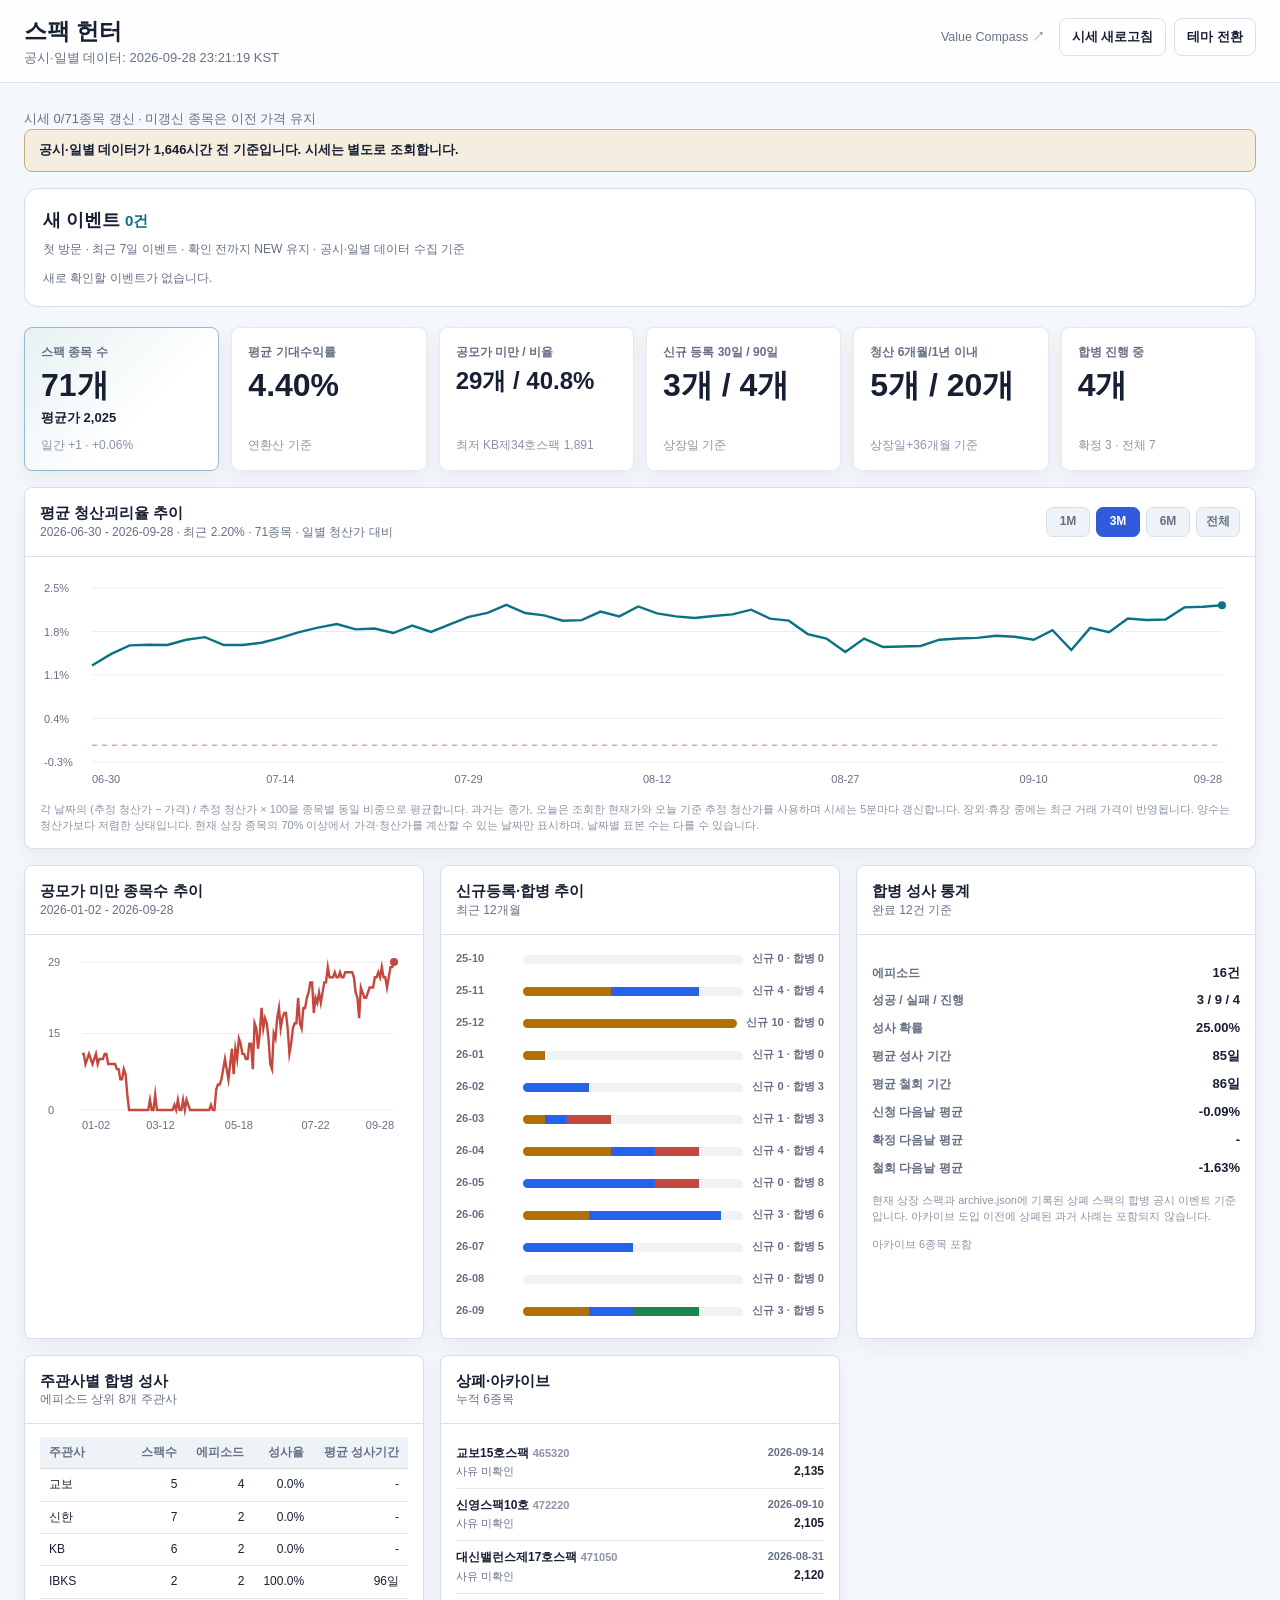
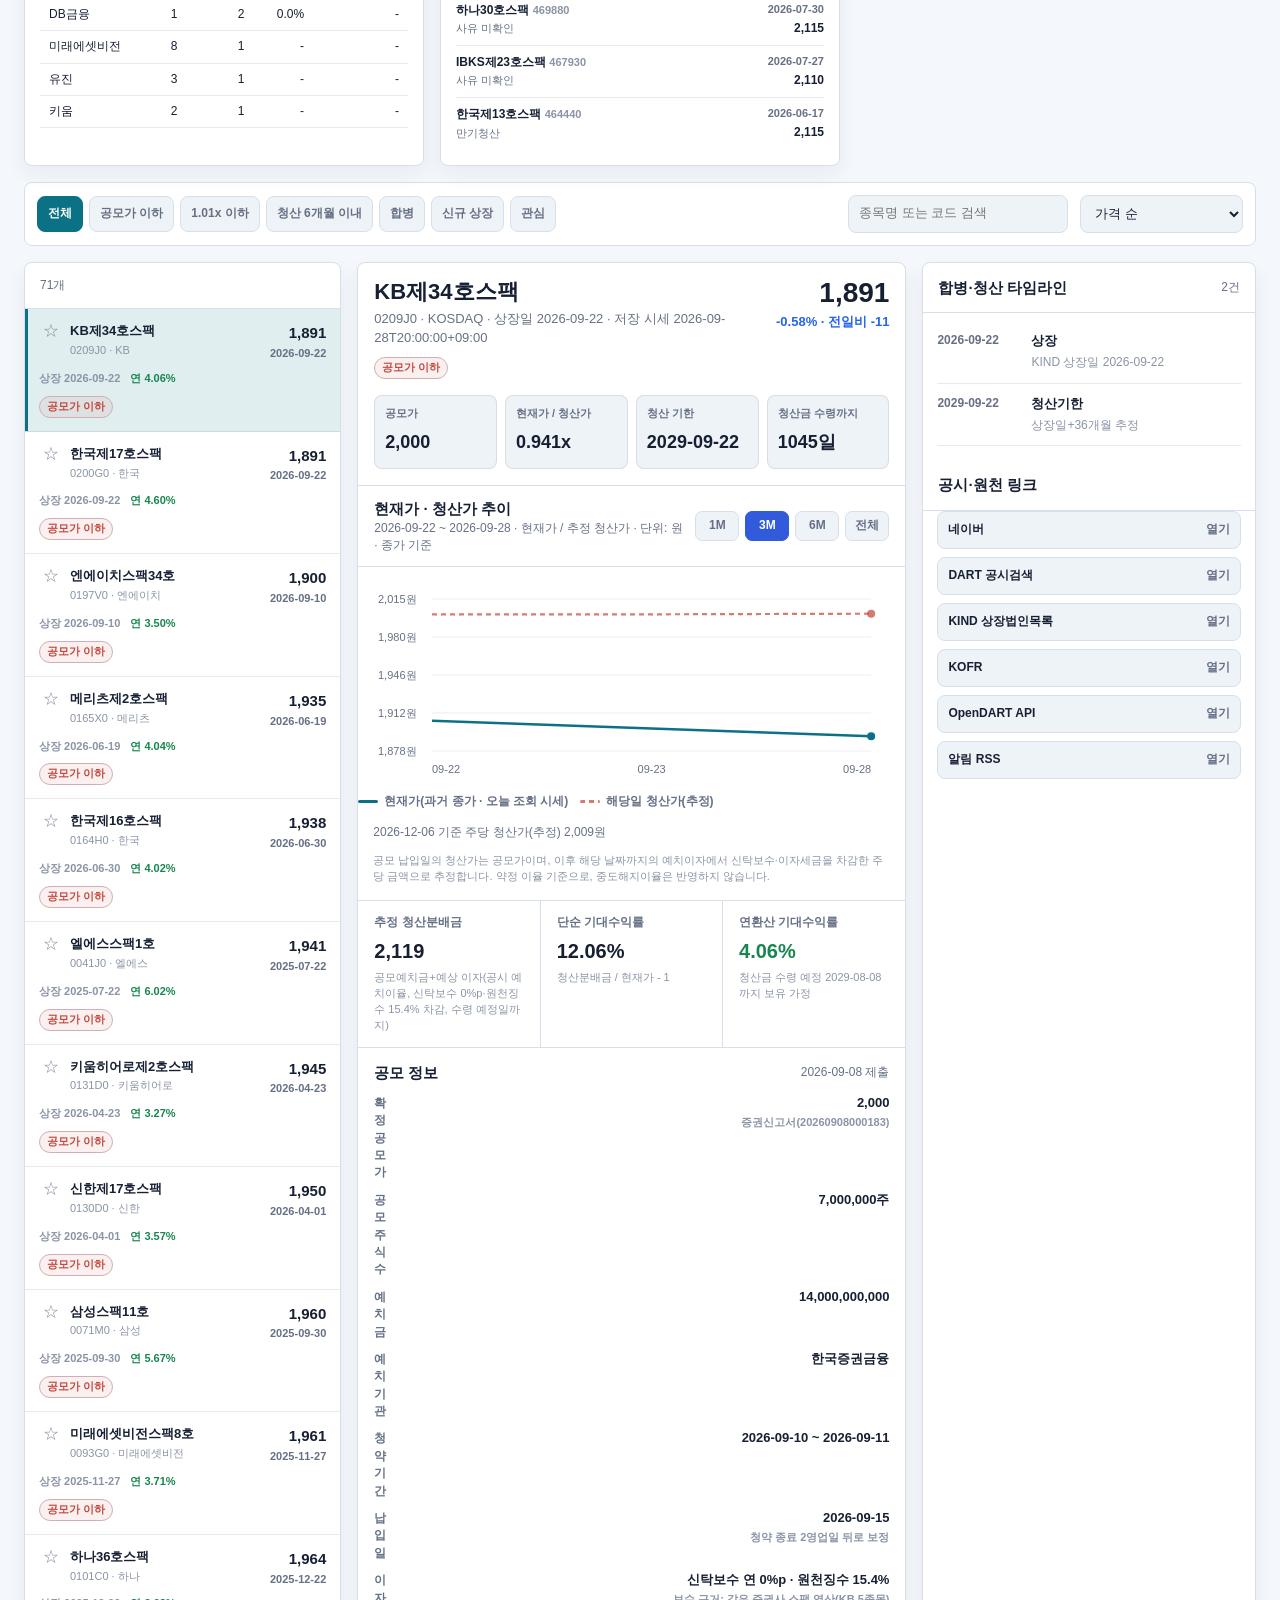
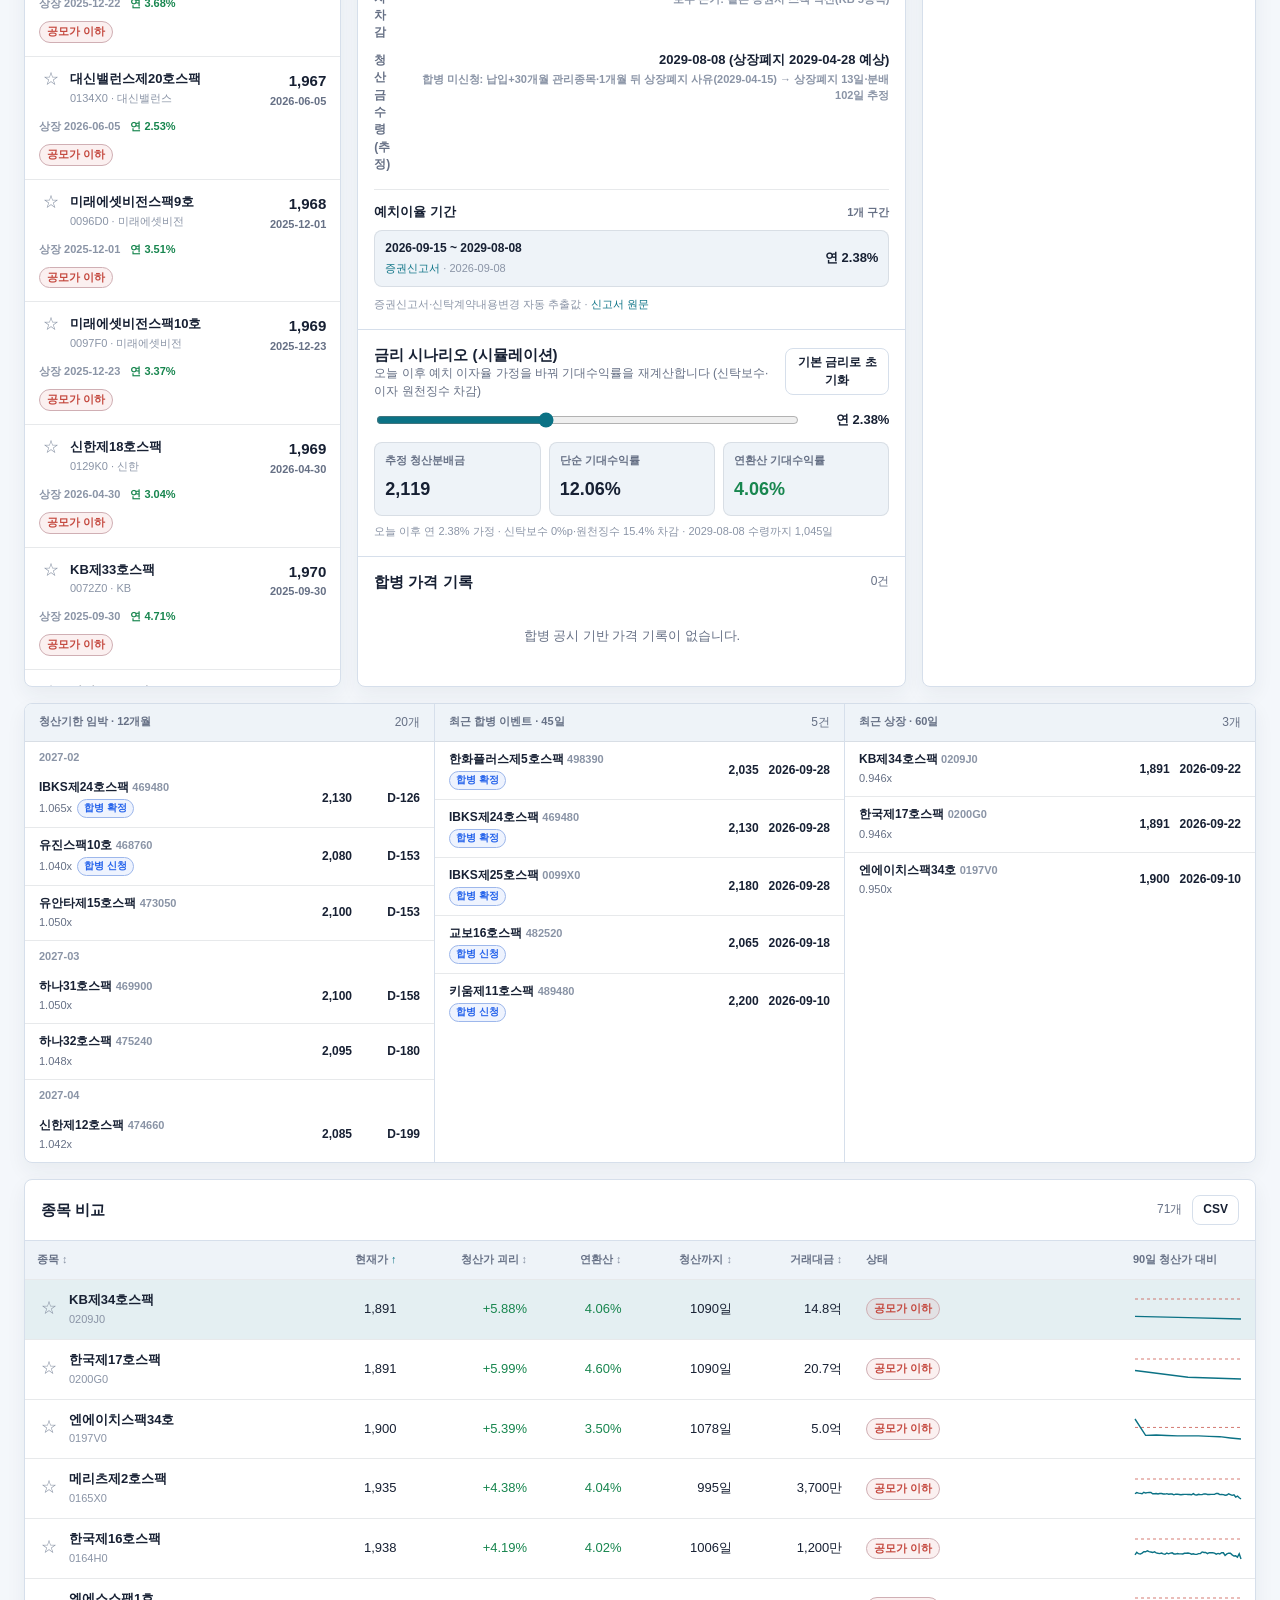
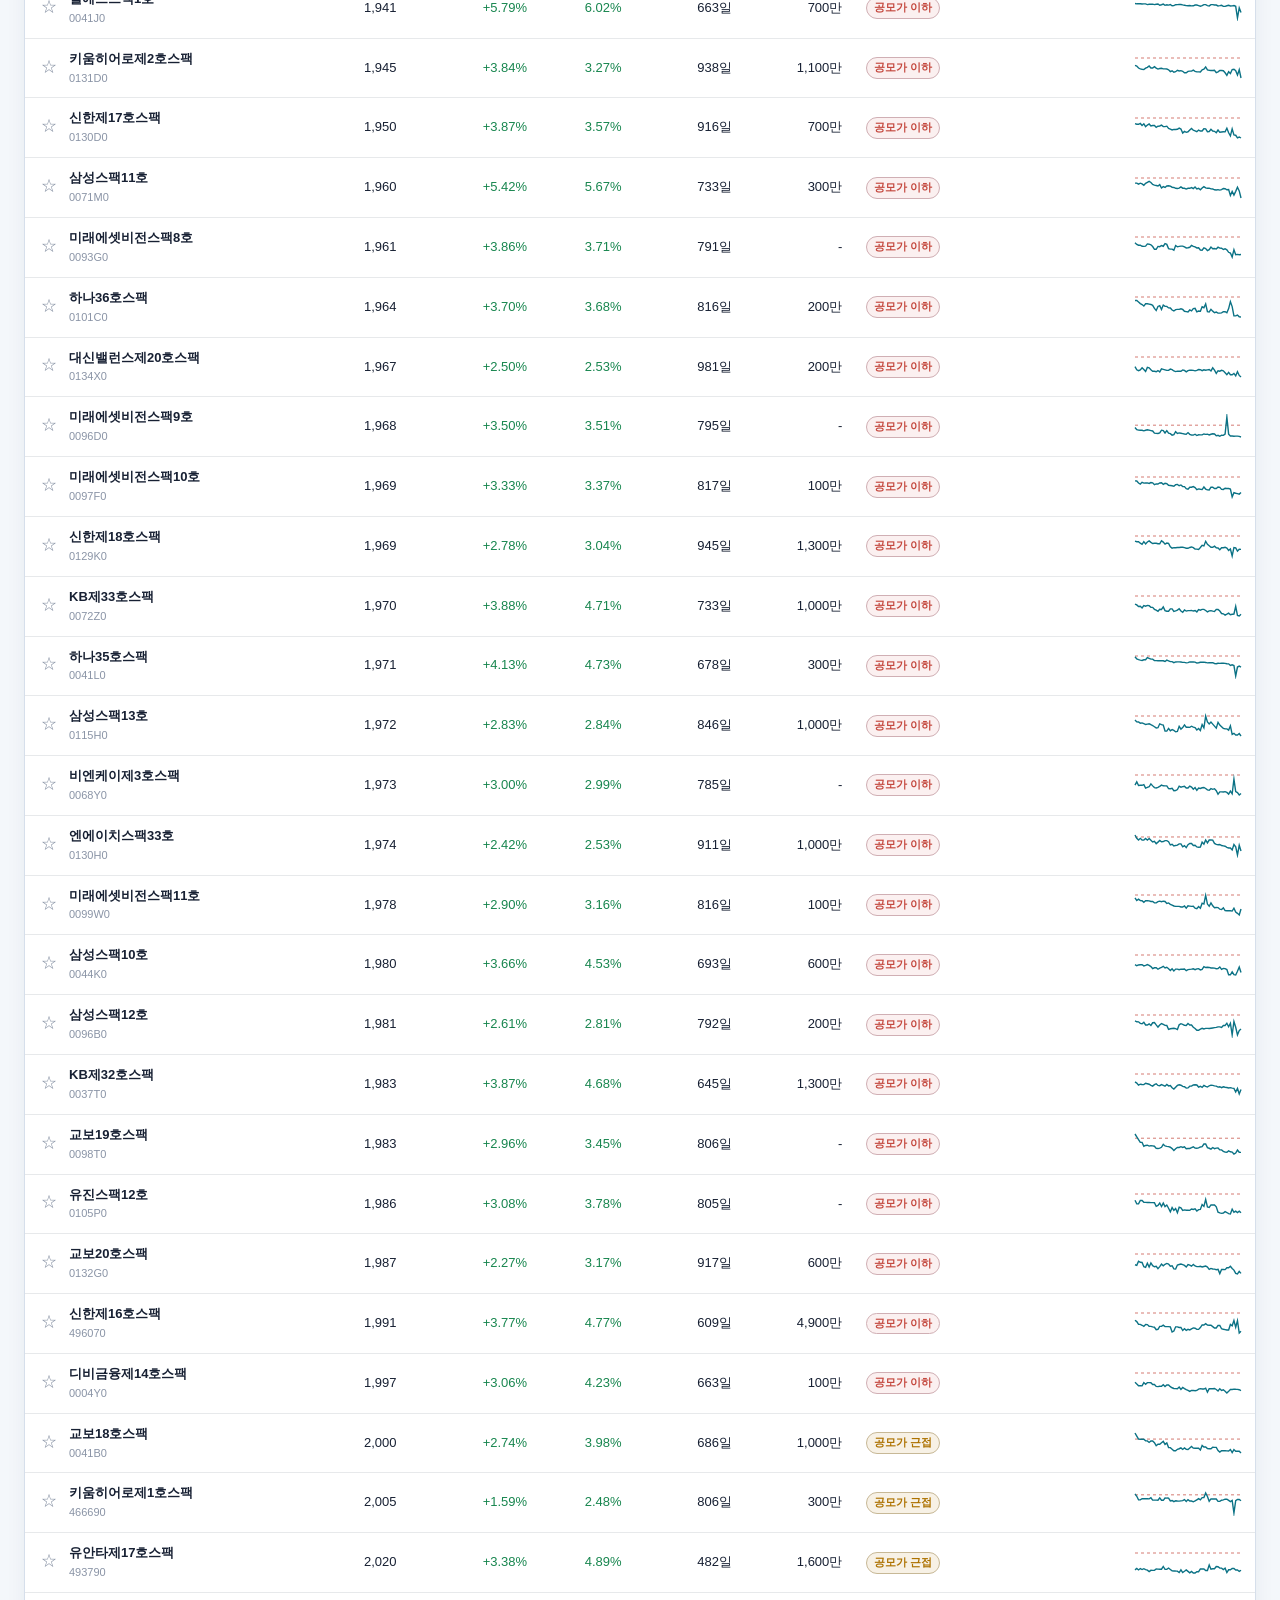
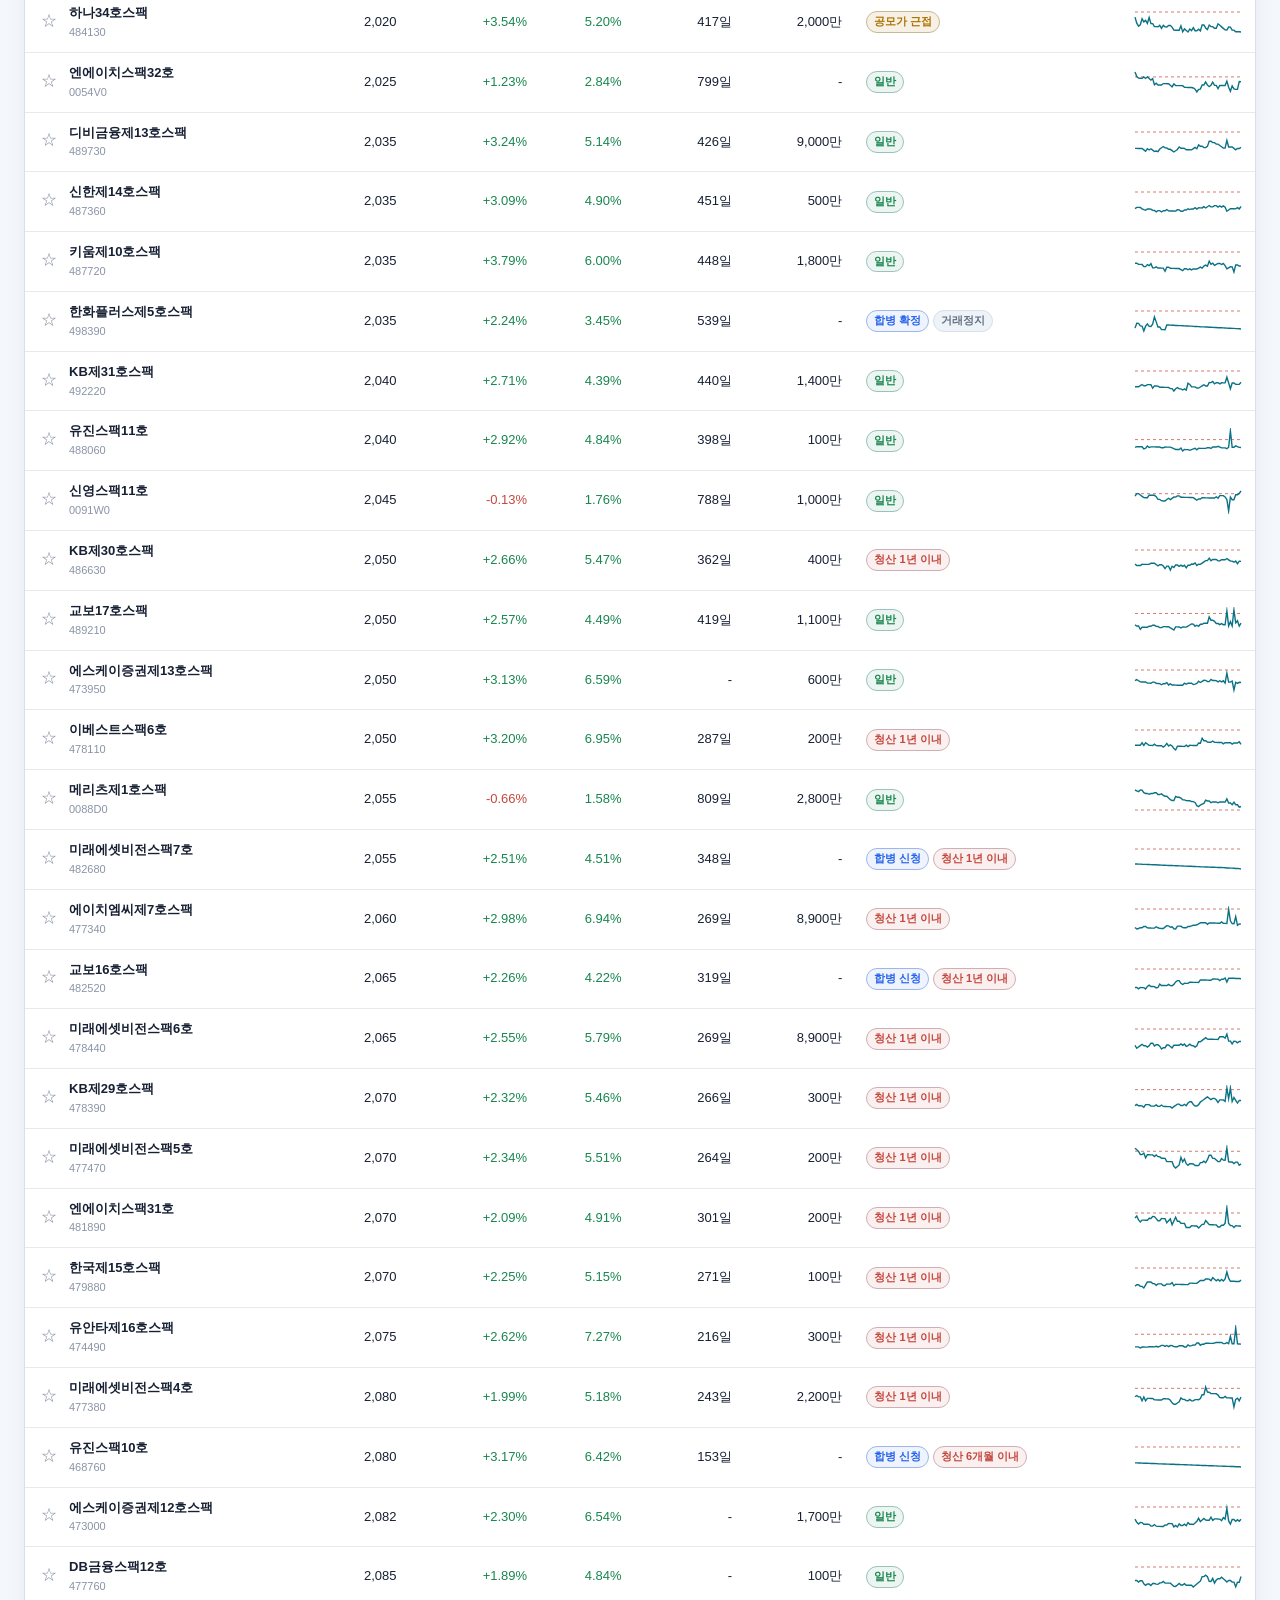
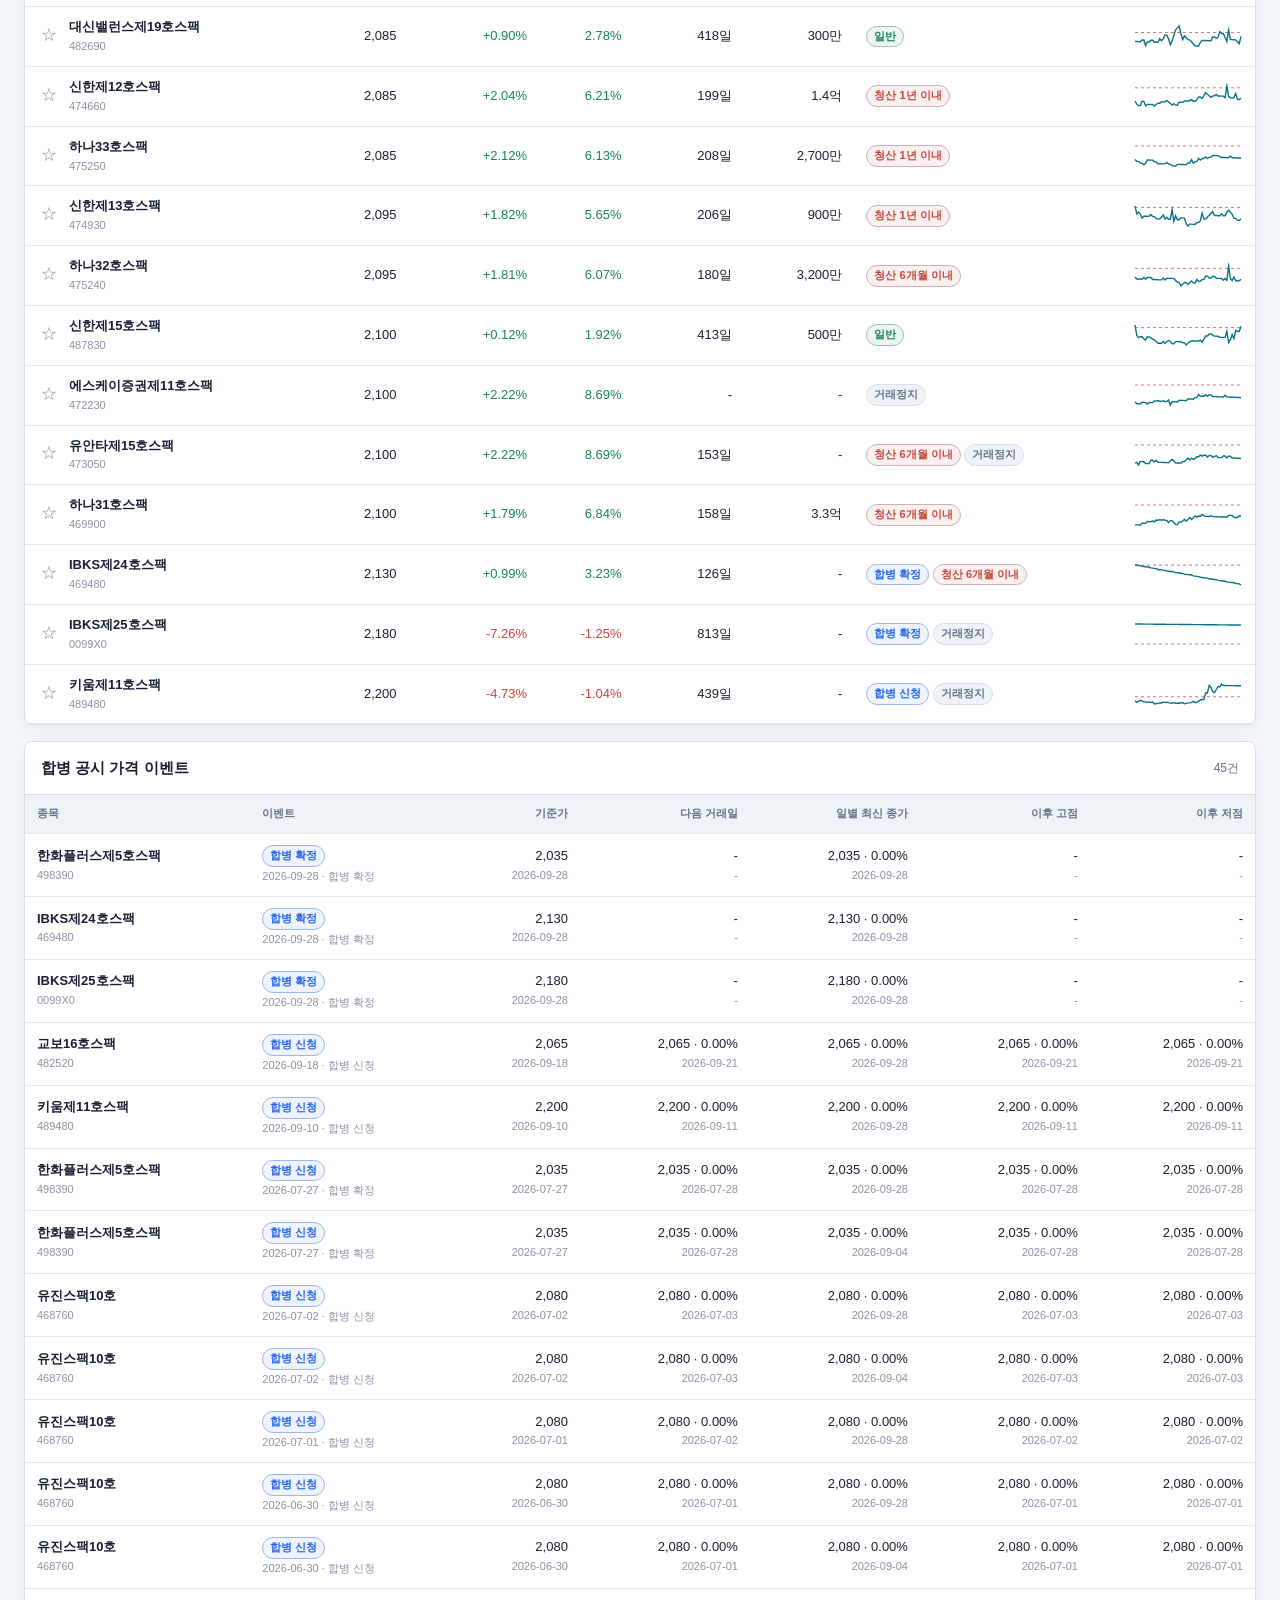
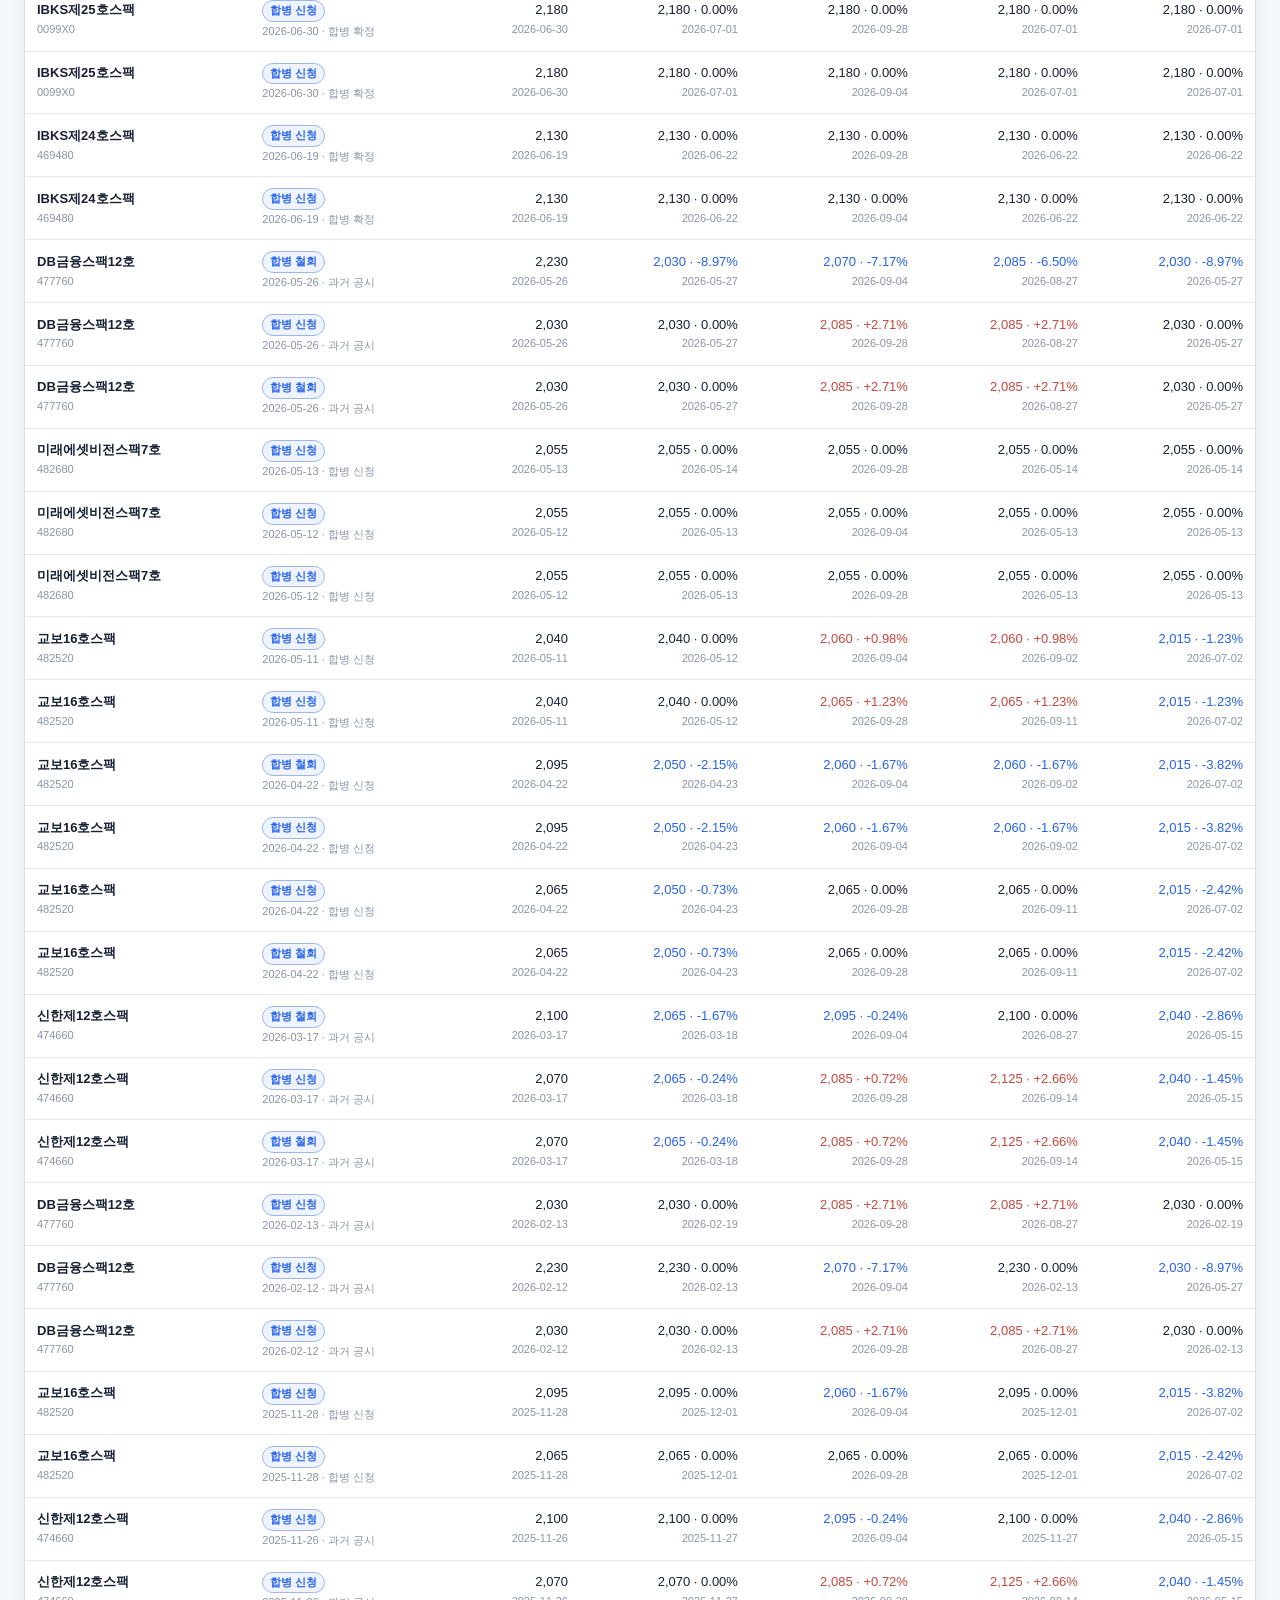
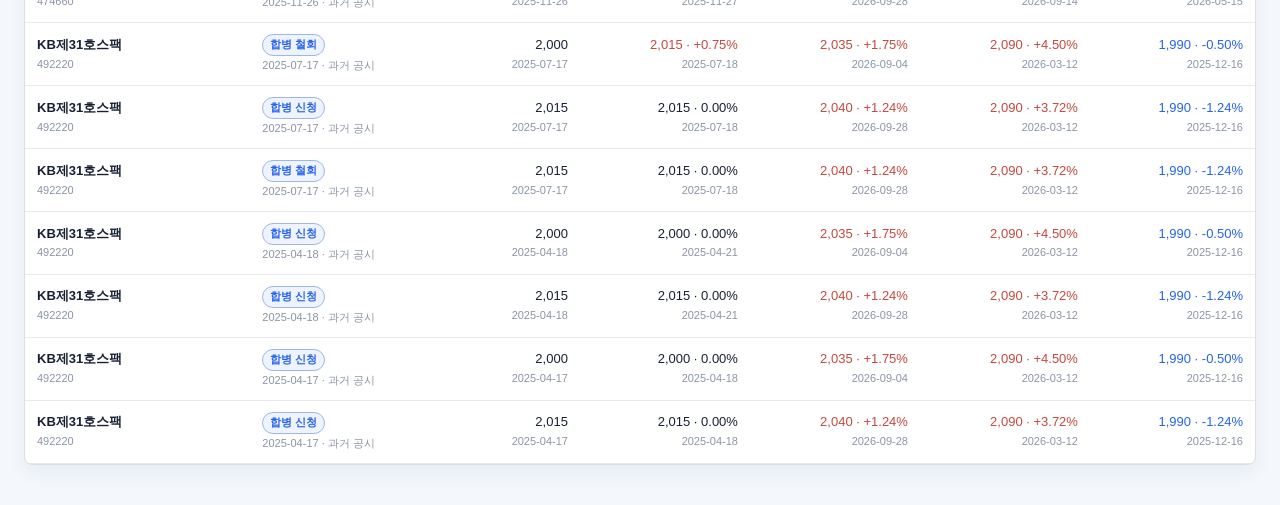
==== commit db2fc266: "Include live daily prices in liquidation trend charts" ====
--- a/index.html
+++ b/index.html
@@ -116,7 +116,7 @@
         <div class="stats-chart">
           <canvas id="returnTrendChart" role="img" aria-label="평균 청산괴리율 추이 차트" aria-describedby="returnTrendHint returnTrendNote"></canvas>
         </div>
-        <div class="stats-note" id="returnTrendNote">각 날짜의 (추정 청산가 − 종가) / 추정 청산가 × 100을 종목별 동일 비중으로 평균합니다. 양수는 청산가보다 저렴한 상태입니다. 현재 상장 종목의 70% 이상에서 가격·청산가를 계산할 수 있는 날짜만 표시하며, 날짜별 표본 수는 다를 수 있습니다.</div>
+        <div class="stats-note" id="returnTrendNote">각 날짜의 (추정 청산가 − 가격) / 추정 청산가 × 100을 종목별 동일 비중으로 평균합니다. 과거는 종가, 오늘은 조회한 현재가와 오늘 기준 추정 청산가를 사용하며 시세는 5분마다 갱신합니다. 장외·휴장 중에는 최근 거래 가격이 반영됩니다. 양수는 청산가보다 저렴한 상태입니다. 현재 상장 종목의 70% 이상에서 가격·청산가를 계산할 수 있는 날짜만 표시하며, 날짜별 표본 수는 다를 수 있습니다.</div>
       </div>
     </article>
     <div class="stats-panels" id="statsPanels">
@@ -209,7 +209,7 @@
         <canvas id="ratioChart" role="img" aria-label="현재가와 해당 날짜의 추정 청산가 가격 추이 차트" aria-describedby="liquidationRatioNote"></canvas>
       </div>
       <div class="legend">
-        <span class="legend-item"><span class="legend-line"></span>현재가(종가)</span>
+        <span class="legend-item"><span class="legend-line"></span>현재가(과거 종가 · 오늘 조회 시세)</span>
         <span class="legend-item"><span class="legend-line ipo"></span>해당일 청산가(추정)</span>
       </div>
       <div class="stats-panel-body" id="liquidationRatioNote">
@@ -345,13 +345,13 @@
 <!-- data.js 동기 로드 제거: app.js가 SpacDataLoader로 data.json을 비동기 fetch 한다
      (실패 시 data.js <script> 주입 폴백 — file:// 호환). -->
 <script src="assets/format.js?v=20260729-chart-axis"></script>
-<script src="assets/chart-tooltip.js?v=20260927-discount-trend"></script>
+<script src="assets/chart-tooltip.js?v=20260929-live-charts"></script>
 <script src="assets/charts.js?v=20260927-discount-trend"></script>
-<script src="assets/valuation.js?v=20260927-price-lines"></script>
-<script src="assets/return-trend.js?v=20260927-discount-trend"></script>
+<script src="assets/valuation.js?v=20260929-live-charts"></script>
+<script src="assets/return-trend.js?v=20260929-live-charts"></script>
 <script src="assets/data-loader.js?v=20260729-chart-axis"></script>
 <script src="assets/live-prices.js?v=20260925-payout"></script>
 <script src="assets/event-news.js?v=20260921-news"></script>
-<script src="assets/app.js?v=20260928-tooltip"></script>
+<script src="assets/app.js?v=20260929-live-charts"></script>
 </body>
 </html>
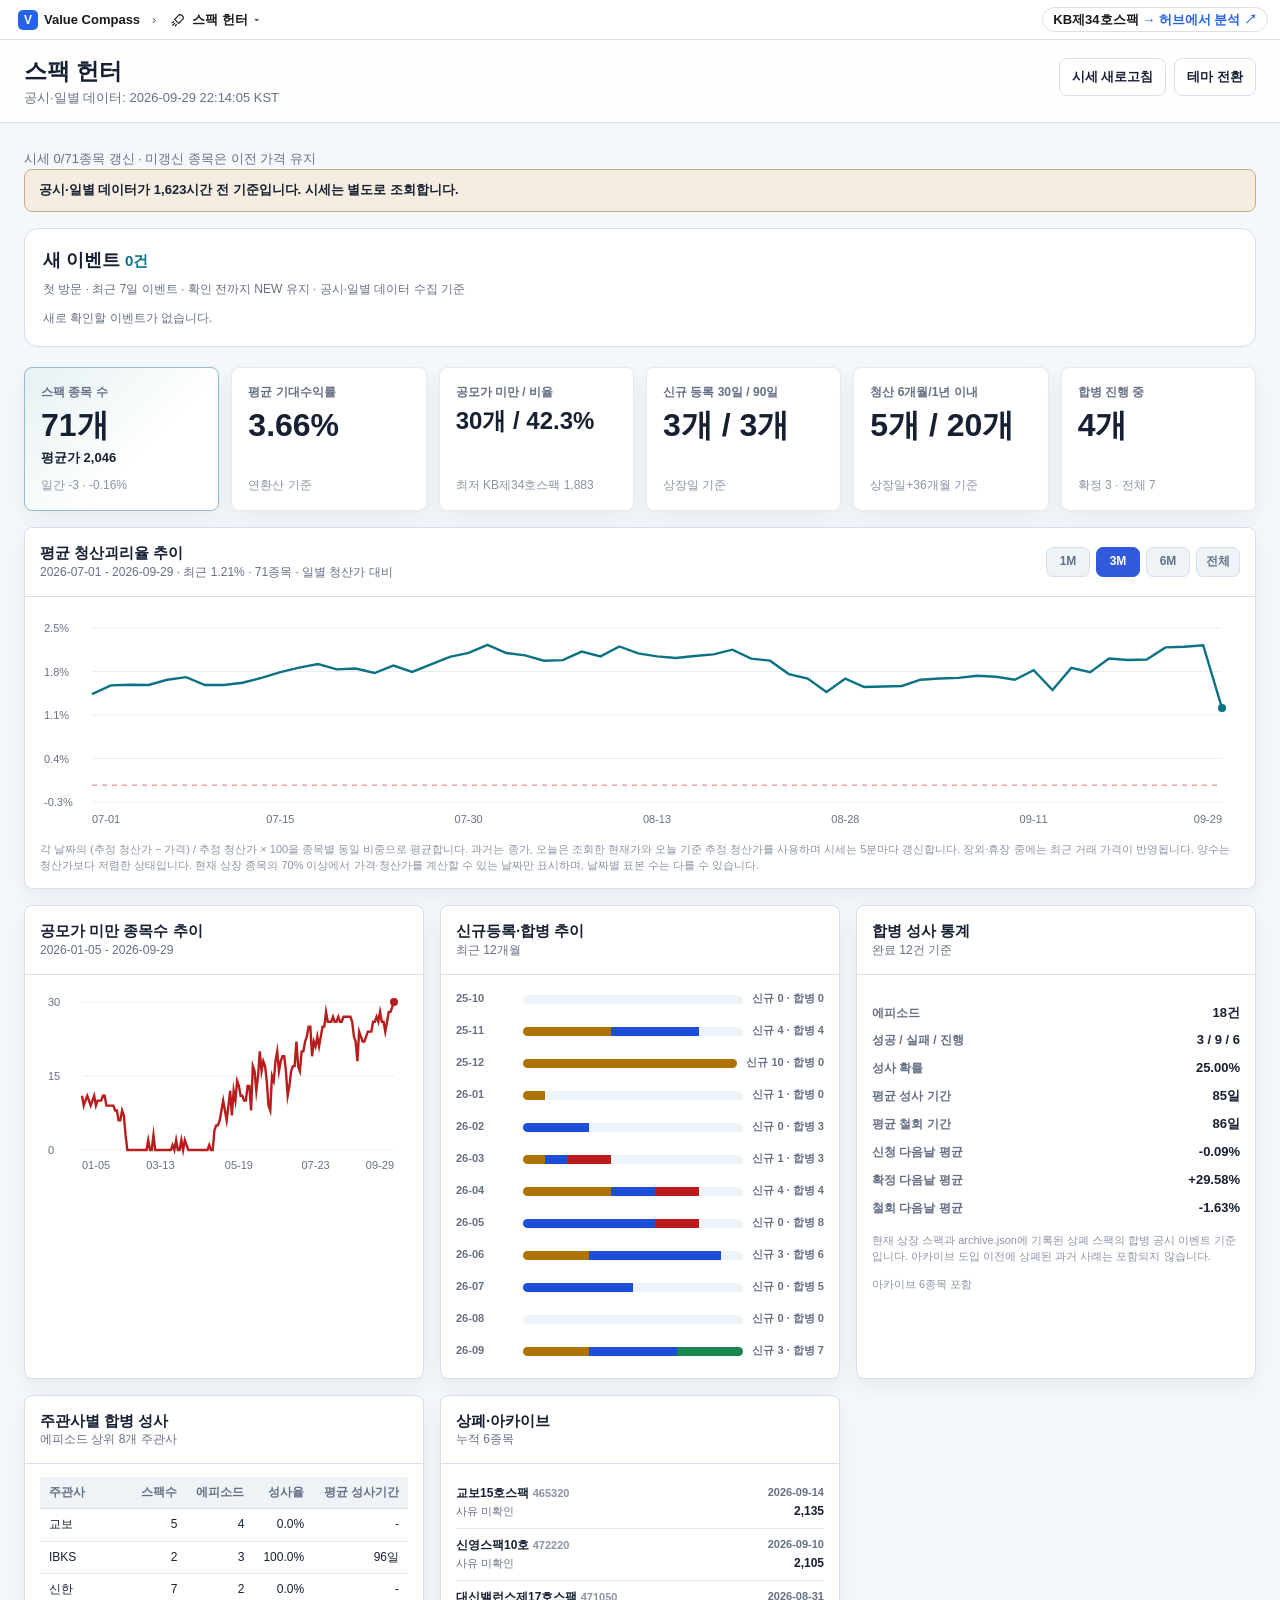
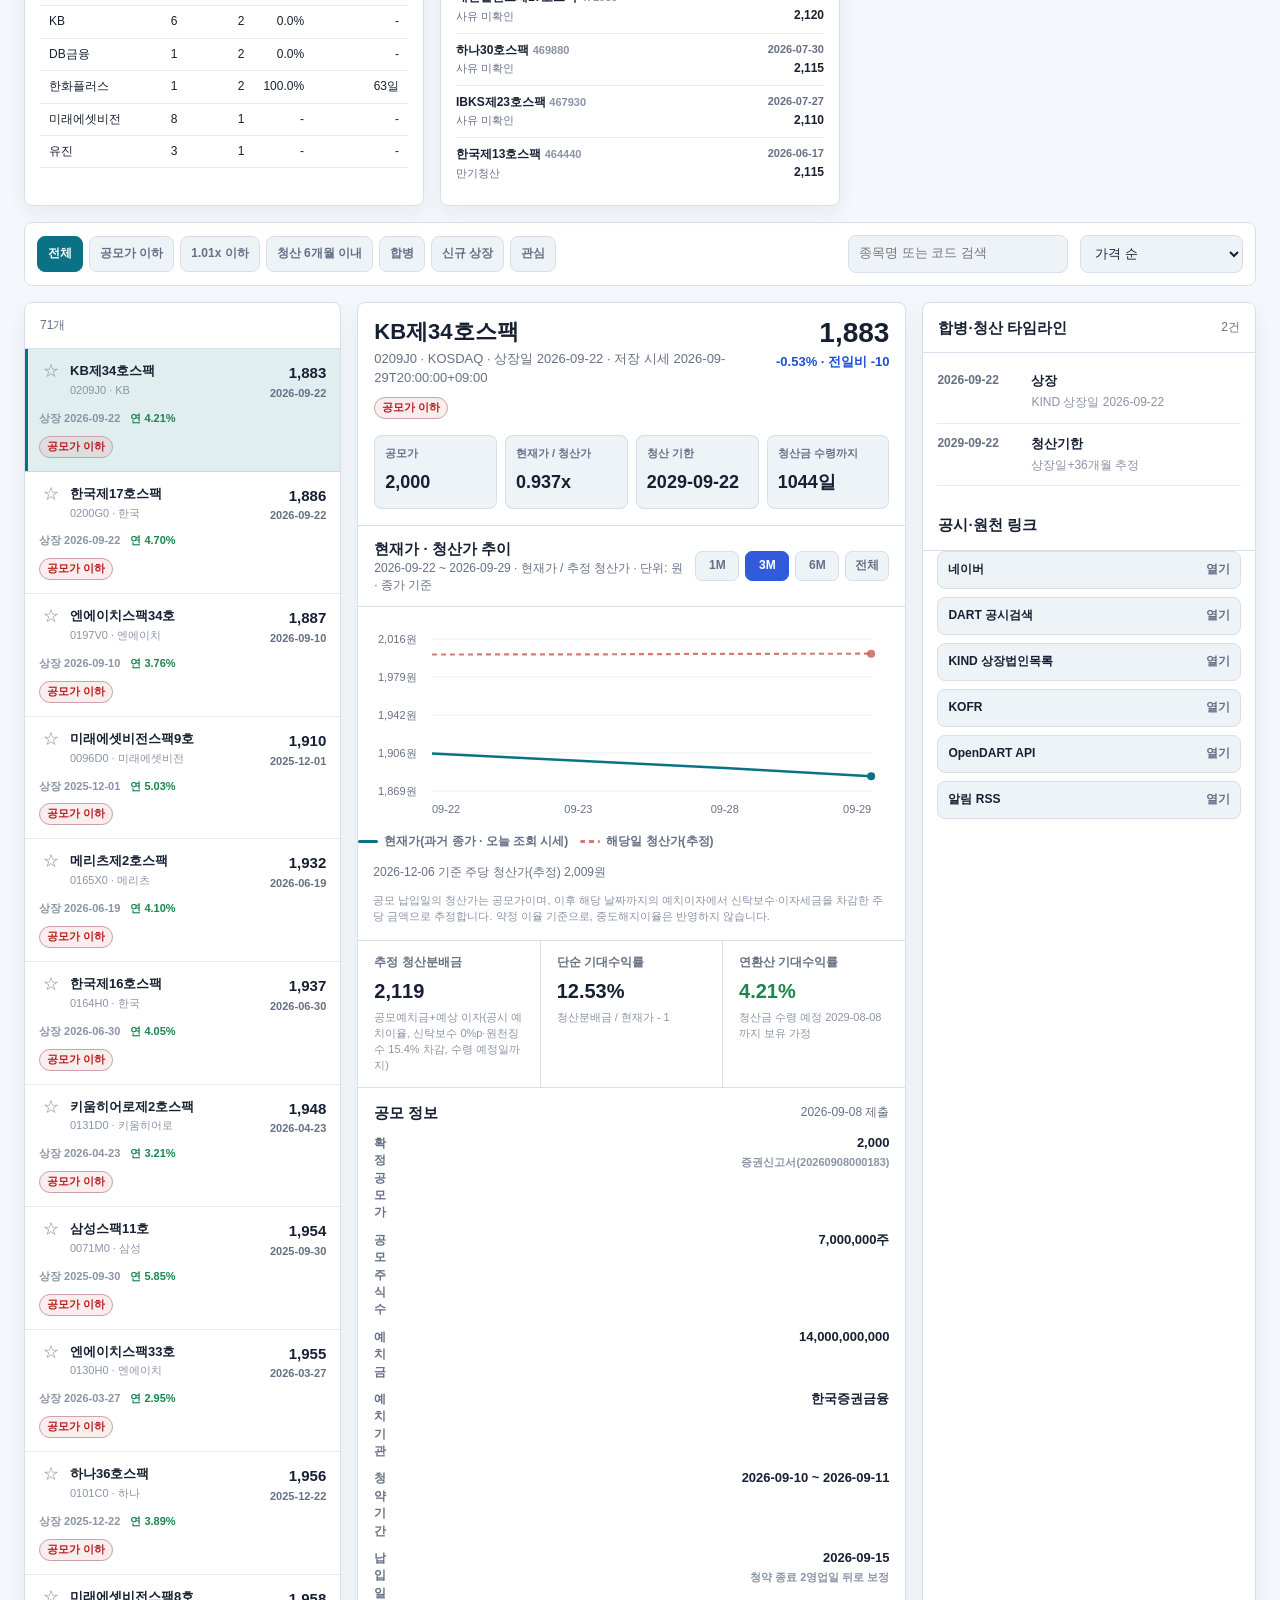
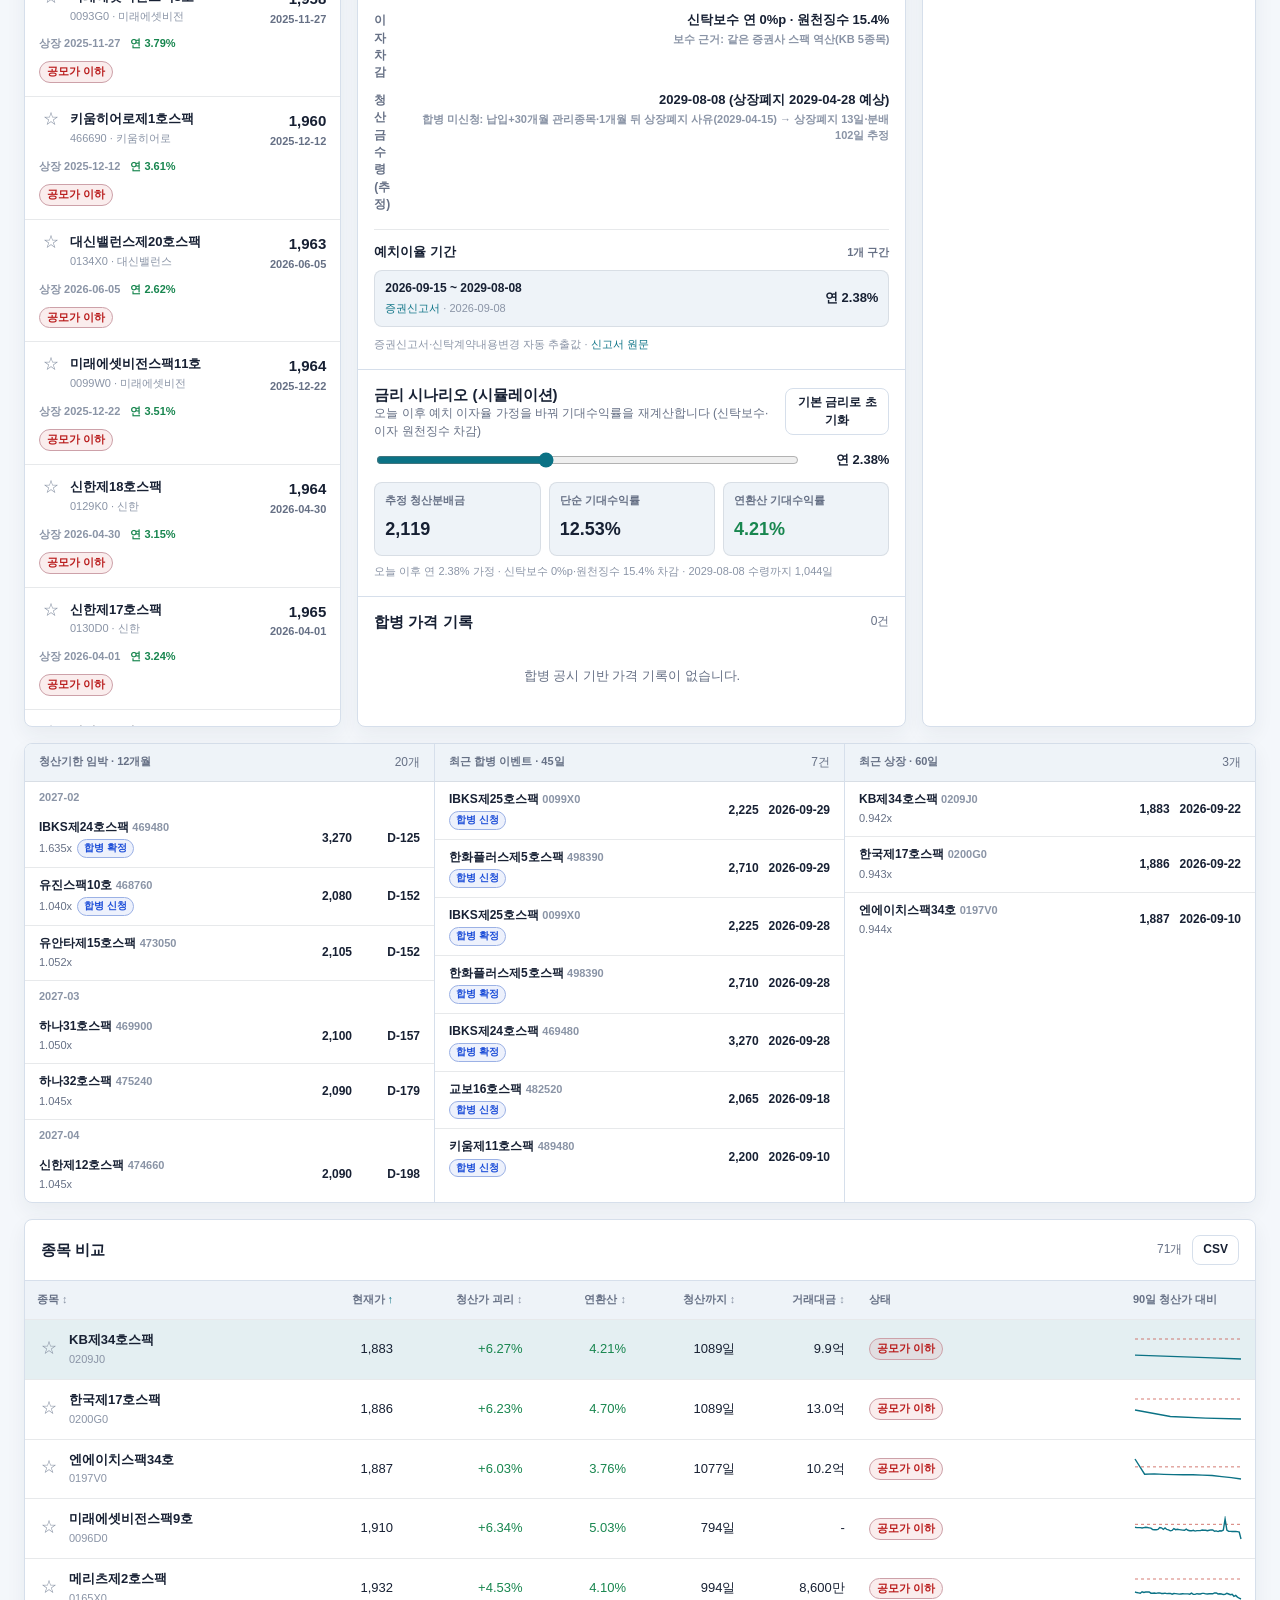
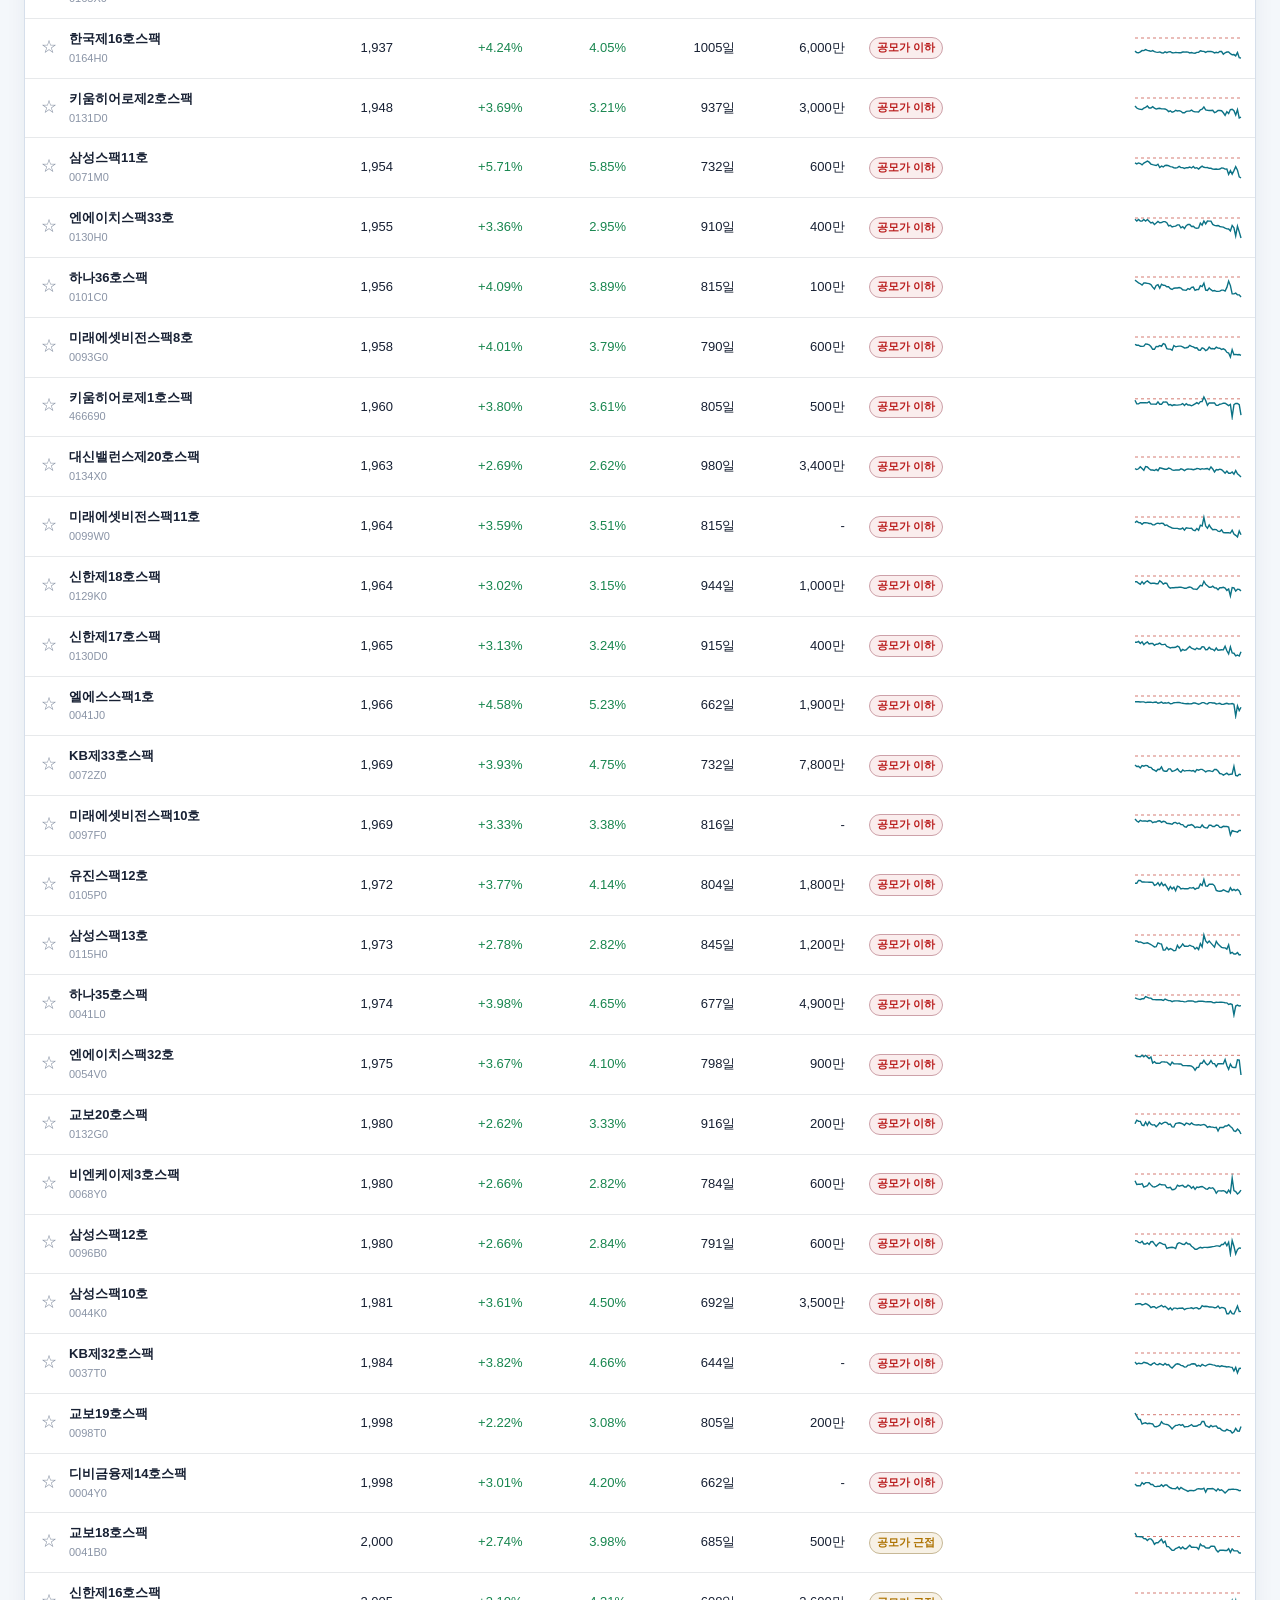
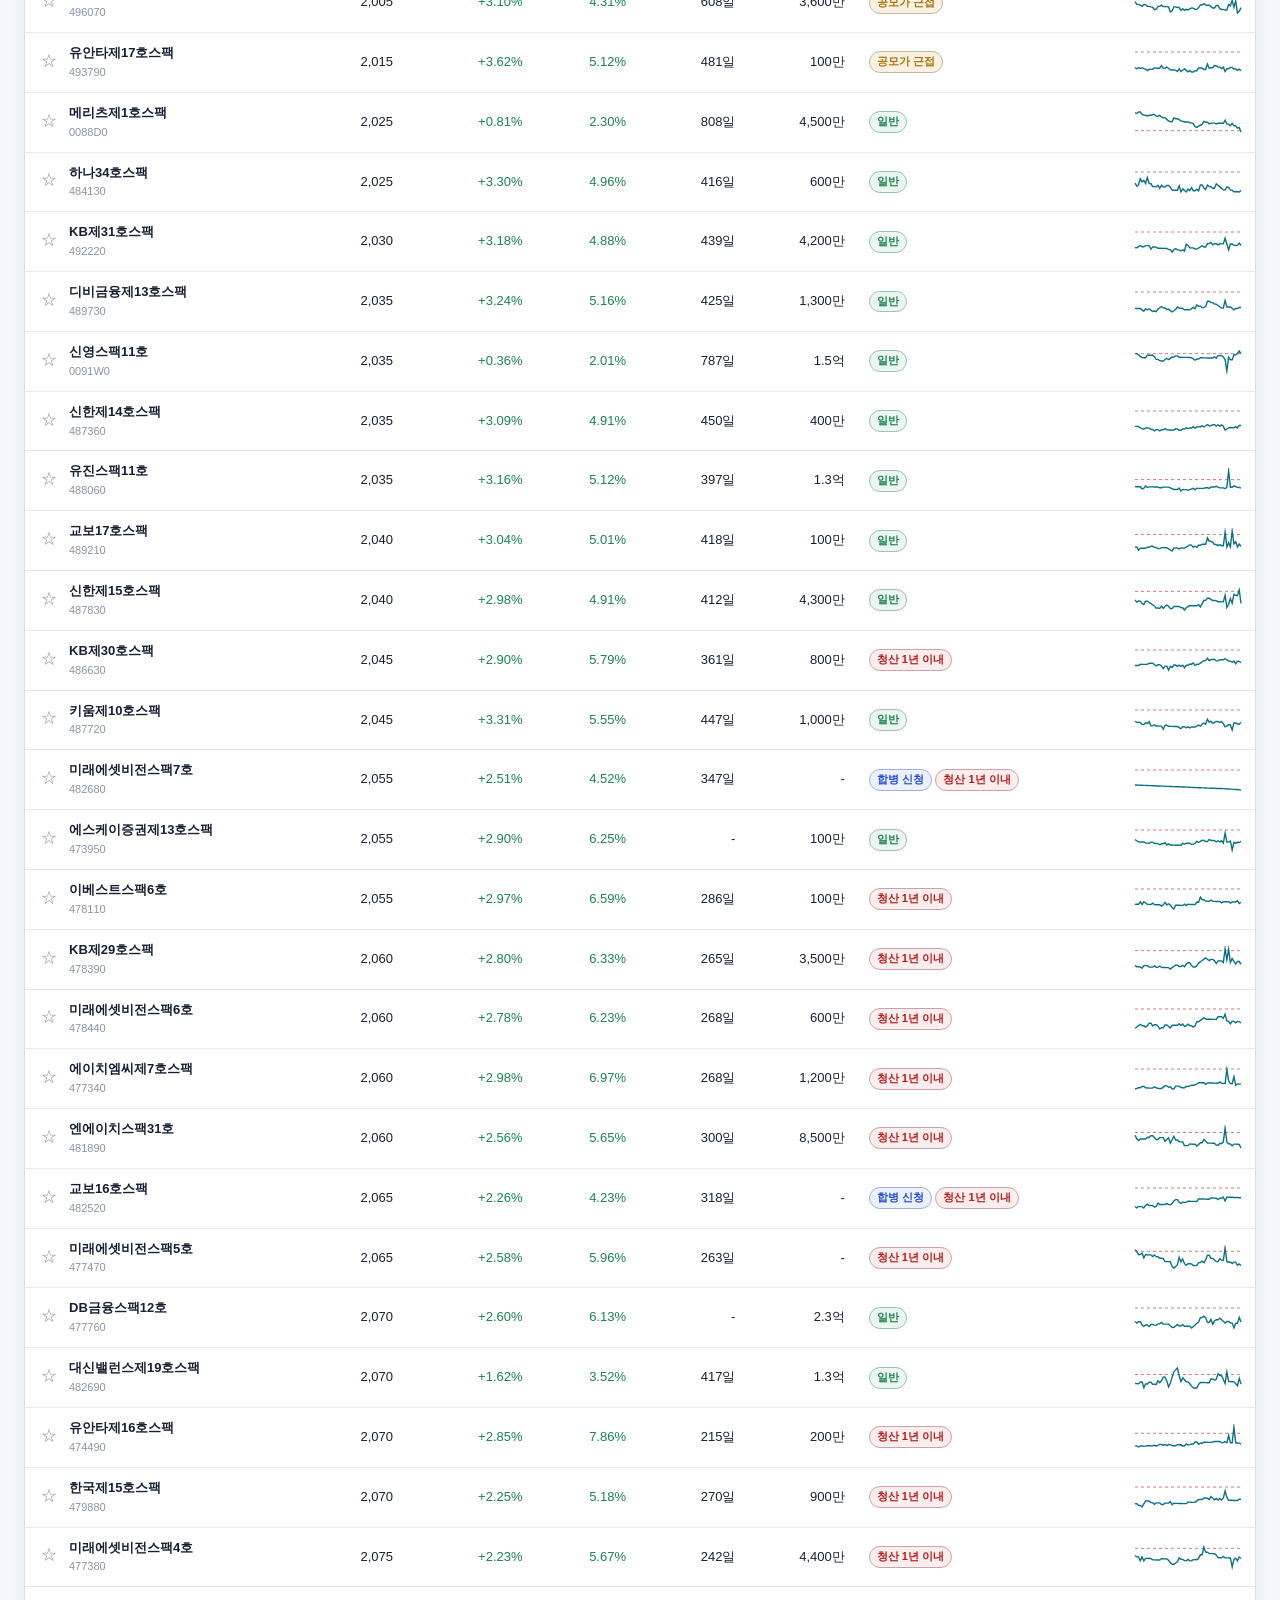
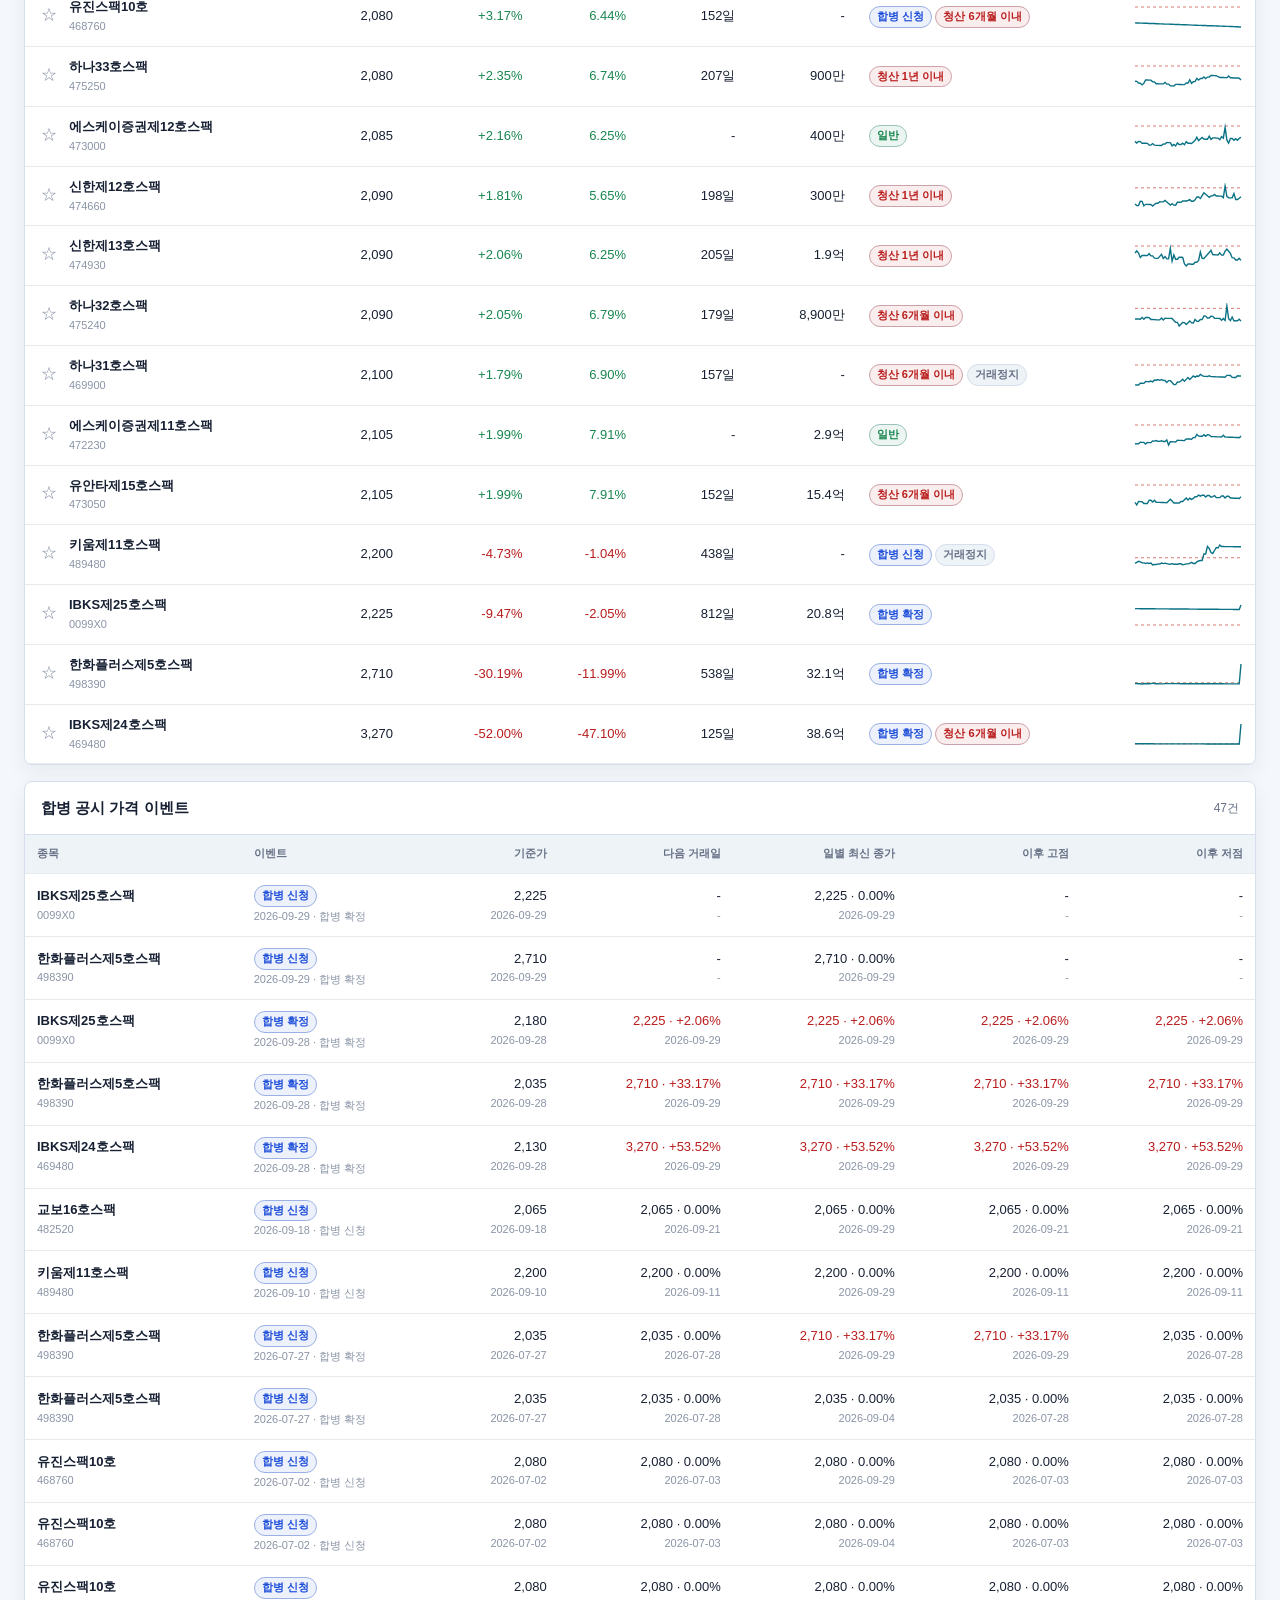
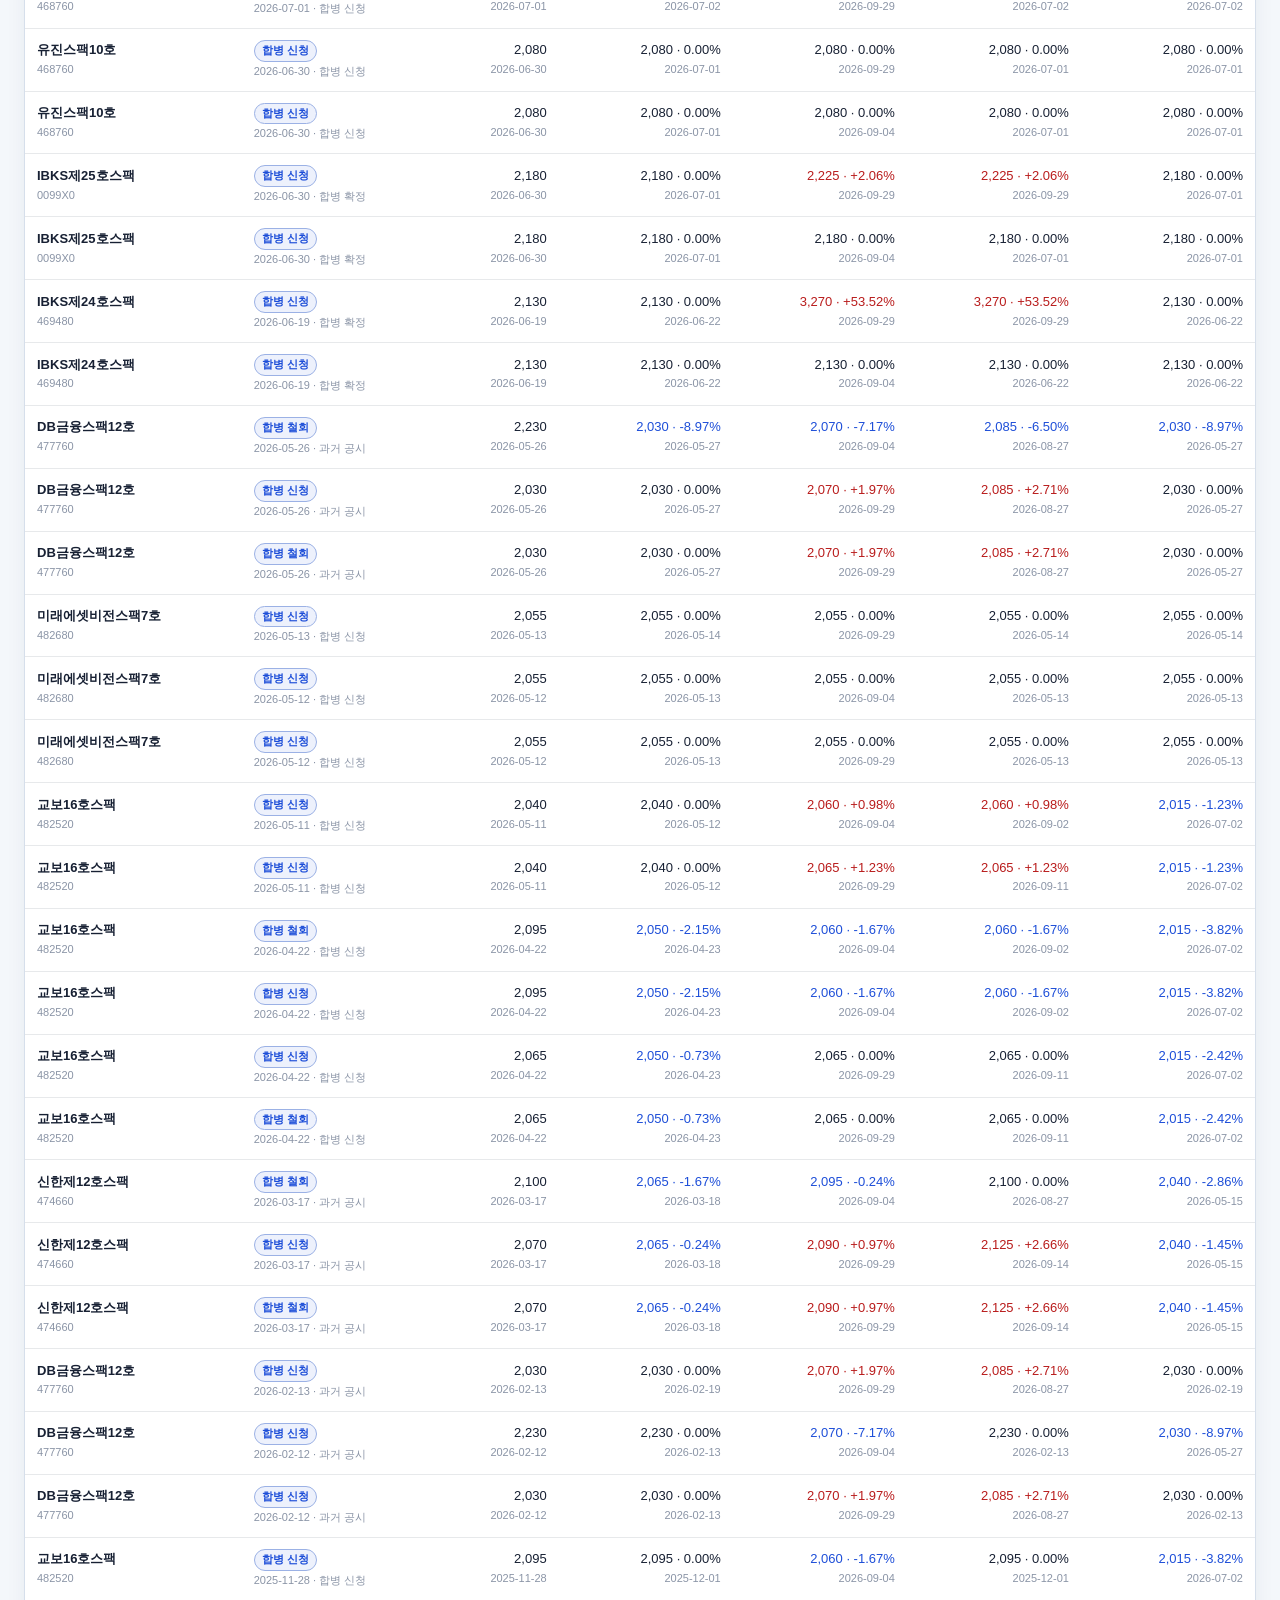
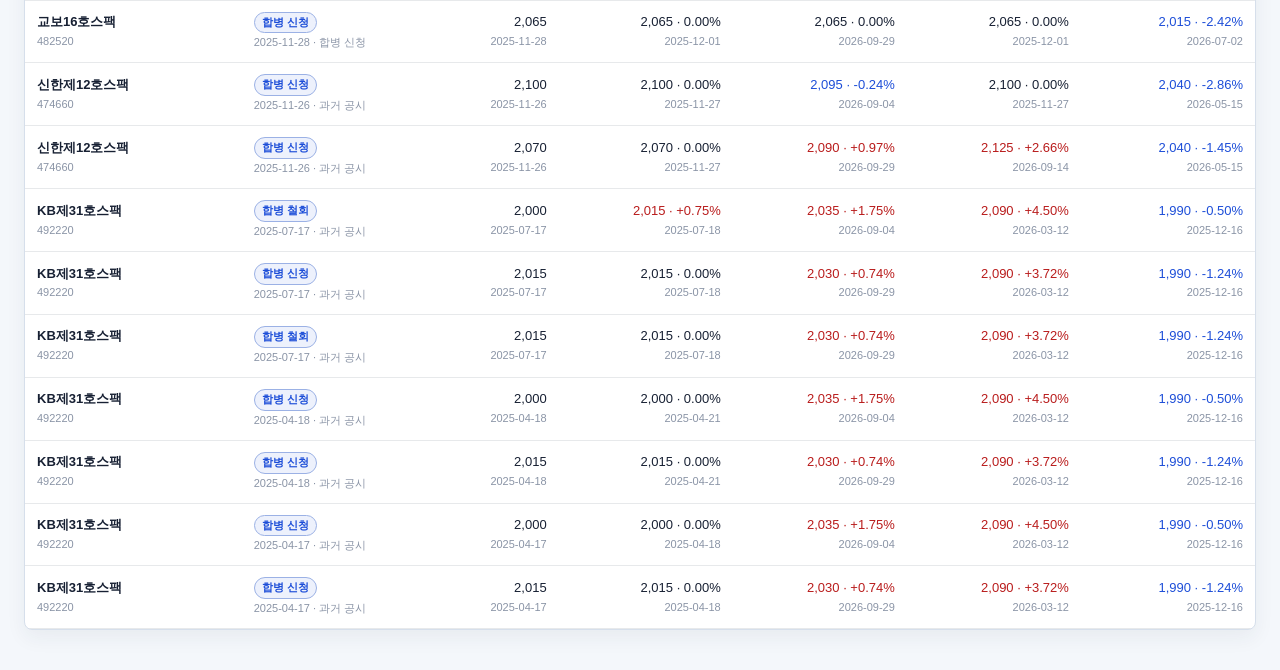
==== commit 527d8dea: "Adopt the Value Compass ecosystem shell and publish a hub summary - Vendor vc-shell.js/vc-tokens.css" ====
--- a/index.html
+++ b/index.html
@@ -9,40 +9,44 @@
 <meta property="og:description" content="국내 스팩(SPAC) 전 종목의 현재가·청산가 괴리·연환산 기대수익률·청산 일정과 합병 공시 이벤트를 한눈에 보는 대시보드.">
 <meta property="og:type" content="website">
 <link rel="icon" type="image/svg+xml" href="icon.svg?v=1">
-<script>
-// iframe embed + theme: ?theme=dark|light overrides stored theme; ?embed hides chrome.
-(function() {
+<!-- vc:theme-boot --><script>
+/* vc-theme-boot v1 (value-invest static/ecosystem/vc-theme-boot.js) — pre-paint theme; inlined by sync-ecosystem, do not edit copies. */
+(function () {
+  var d = document.documentElement, p = null, s = null, t, v, i;
+  var legacy = ['bondmate.theme', 'eiayn:theme:v1', 'spac-hunter-theme', 'preferred-theme', 'nps-theme'];
+  try { p = new URLSearchParams(location.search); } catch (e) { p = null; }
   try {
-    var params = new URLSearchParams(location.search);
-    var urlTheme = params.get('theme');
-    var stored = localStorage.getItem('theme');
-    if (!stored) {
-      // 구 키('spac-hunter-theme') → 공통 키('theme') 마이그레이션
-      stored = localStorage.getItem('spac-hunter-theme');
-      if (stored) localStorage.setItem('theme', stored);
+    s = localStorage.getItem('theme');
+    if (s === null) {
+      for (i = 0; i < legacy.length && s === null; i++) {
+        v = localStorage.getItem(legacy[i]);
+        if (v && v.charAt(0) === '"') { try { v = JSON.parse(v); } catch (e) { v = null; } }
+        if (v === 'light' || v === 'dark') { s = v; localStorage.setItem('theme', v); }
+      }
     }
-    var theme = (urlTheme === 'dark' || urlTheme === 'light') ? urlTheme : (stored || 'light');
-    document.documentElement.dataset.theme = theme === 'dark' ? 'dark' : 'light';
-    var embed = params.get('embed');
-    if (embed !== null && embed !== '0' && embed !== 'false') {
-      document.documentElement.dataset.embed = '1';
-    }
-  } catch (error) {
-    document.documentElement.dataset.theme = 'light';
-  }
+  } catch (e) { s = null; }
+  t = p && p.get('theme');
+  if (t !== 'light' && t !== 'dark') t = s === 'light' || s === 'dark' ? s : null;
+  if (!t) t = window.matchMedia && window.matchMedia('(prefers-color-scheme: dark)').matches ? 'dark' : 'light';
+  d.setAttribute('data-theme', t);
+  v = p && p.get('embed');
+  if ((v !== null && v !== undefined && v !== '0' && v !== 'false') || (p && p.get('headless') === '1')) d.setAttribute('data-embed', v || '');
 })();
-</script>
+</script><!-- /vc:theme-boot -->
 <style>
 /* iframe embed mode: hide standalone chrome so the dashboard fits a host frame */
 html[data-embed] .app-header,
 html[data-embed] footer { display: none !important; }
 html[data-embed] .container { padding-top: 14px !important; }
 </style>
-<link rel="stylesheet" href="assets/style.css?v=20260927-price-lines">
+<link rel="stylesheet" href="./assets/vc-tokens.css?v=20260930-vc">
+<link rel="stylesheet" href="assets/style.css?v=20260930-vc">
+<script defer src="./assets/vc-shell.js?v=20260930-vc"></script>
 <script defer src="./assets/analytics.js" data-project="spac-hunter"></script>
-<script defer src="https://ducklove.duckdns.org:3691/js/portfolio-held-badges.js?v=20260928-tooltip"></script>
+<script defer src="https://ducklove.duckdns.org:3691/js/portfolio-held-badges.js?v=20260930-vc"></script>
 </head>
 <body>
+<vc-shell tool="spac-hunter"><a class="hub-link" href="https://ducklove.duckdns.org:3691" rel="noopener">Value Compass ↗</a></vc-shell>
 <header class="app-header">
   <div class="header-inner">
     <div class="brand-block">
@@ -50,7 +54,6 @@
       <div class="updated" id="updated">데이터를 불러오는 중입니다</div>
     </div>
     <div class="header-actions">
-      <a class="hub-link" href="https://ducklove.duckdns.org:3691" rel="noopener">Value Compass ↗</a>
       <button type="button" class="button" id="refreshViewBtn">시세 새로고침</button>
       <button type="button" class="button" id="themeBtn" aria-label="테마 전환">테마 전환</button>
     </div>
@@ -352,6 +355,6 @@
 <script src="assets/data-loader.js?v=20260729-chart-axis"></script>
 <script src="assets/live-prices.js?v=20260925-payout"></script>
 <script src="assets/event-news.js?v=20260921-news"></script>
-<script src="assets/app.js?v=20260929-live-charts"></script>
+<script src="assets/app.js?v=20260930-vc"></script>
 </body>
 </html>
--- a/assets/vc-tokens.css
+++ b/assets/vc-tokens.css
@@ -0,0 +1,81 @@
+/* vc-tokens.css v1.0.0 — Value Compass ecosystem design tokens.
+ * Canonical copy: value-invest/static/ecosystem/vc-tokens.css (values = hub static/css/base.css).
+ * Vendored byte-identical into sibling repos by scripts/sync-ecosystem.mjs — do not edit copies.
+ * Contract: the --vc- prefix is stable. Names are only ever added, never renamed or removed.
+ * Market direction follows the Korean convention: up = red, down = blue.
+ */
+:root {
+  color-scheme: light;
+  /* brand & tool accent (each tool may override --vc-tool-accent) */
+  --vc-brand: #2563eb; --vc-brand-hover: #1d4ed8; --vc-brand-soft: #dbeafe;
+  --vc-tool-accent: var(--vc-brand);
+  --vc-link: #1d4ed8;
+  /* surfaces */
+  --vc-bg: #f5f5f5; --vc-surface: #ffffff; --vc-surface-2: #f1f5f9;
+  --vc-surface-muted: rgba(148, 163, 184, 0.10);
+  --vc-border: #e0e0e0; --vc-border-strong: #cbd5e1;
+  --vc-overlay-bg: rgba(15, 23, 42, 0.48);
+  /* text */
+  --vc-text: #1a1a1a; --vc-text-muted: #666666; --vc-text-faint: #8b93a0;
+  /* market direction */
+  --vc-up: #b91c1c; --vc-down: #1d4ed8; --vc-flat: #6b7280;
+  --vc-up-tint: rgba(220, 38, 38, 0.10); --vc-down-tint: rgba(37, 99, 235, 0.10);
+  /* status (independent of market direction) */
+  --vc-success: #059669; --vc-warning: #d97706; --vc-danger: #dc2626; --vc-info: #64748b;
+  /* shape */
+  --vc-radius-sm: 6px; --vc-radius-md: 8px; --vc-radius-lg: 10px; --vc-radius-xl: 12px;
+  --vc-space-1: 4px; --vc-space-2: 8px; --vc-space-3: 12px; --vc-space-4: 16px; --vc-space-5: 20px; --vc-space-6: 24px;
+  --vc-shadow-sm: 0 1px 2px rgba(15, 23, 42, 0.05);
+  --vc-shadow-md: 0 4px 16px rgba(15, 23, 42, 0.08);
+  --vc-shadow-lg: 0 8px 32px rgba(15, 23, 42, 0.16);
+  --vc-focus-ring: 0 0 0 3px rgba(37, 99, 235, 0.15);
+  /* type */
+  --vc-font-sans: -apple-system, BlinkMacSystemFont, 'Segoe UI', 'Apple SD Gothic Neo', 'Malgun Gothic', sans-serif;
+  --vc-font-mono: 'Cascadia Code', 'Consolas', monospace;
+  --vc-font-numeric: tabular-nums;
+  /* ecosystem bar */
+  --vc-bar-h: 40px;
+}
+:root[data-theme="dark"] {
+  color-scheme: dark;
+  --vc-brand: #3b82f6; --vc-brand-hover: #60a5fa; --vc-brand-soft: #1e3a5f;
+  --vc-link: #60a5fa;
+  --vc-bg: #0f172a; --vc-surface: #1e293b; --vc-surface-2: #273449;
+  --vc-surface-muted: rgba(148, 163, 184, 0.14);
+  --vc-border: #334155; --vc-border-strong: #475569;
+  --vc-overlay-bg: rgba(0, 0, 0, 0.55);
+  --vc-text: #e2e8f0; --vc-text-muted: #94a3b8; --vc-text-faint: #64748b;
+  --vc-up: #fca5a5; --vc-down: #93c5fd; --vc-flat: #94a3b8;
+  --vc-up-tint: rgba(220, 38, 38, 0.18); --vc-down-tint: rgba(37, 99, 235, 0.18);
+  --vc-success: #34d399; --vc-warning: #fbbf24; --vc-danger: #f87171; --vc-info: #94a3b8;
+  --vc-shadow-sm: 0 1px 2px rgba(0, 0, 0, 0.30);
+  --vc-shadow-md: 0 4px 16px rgba(0, 0, 0, 0.40);
+  --vc-shadow-lg: 0 8px 32px rgba(0, 0, 0, 0.50);
+  --vc-focus-ring: 0 0 0 3px rgba(96, 165, 250, 0.28);
+}
+/* Auto mode (no explicit light/dark on <html>, e.g. bond-mate "auto", index-popup "system"):
+ * follow the OS. Declarations below MUST equal the [data-theme="dark"] block above —
+ * scripts/sync-ecosystem.mjs verifies this. */
+@media (prefers-color-scheme: dark) {
+  :root:not([data-theme="light"]):not([data-theme="dark"]) {
+    color-scheme: dark;
+    --vc-brand: #3b82f6; --vc-brand-hover: #60a5fa; --vc-brand-soft: #1e3a5f;
+    --vc-link: #60a5fa;
+    --vc-bg: #0f172a; --vc-surface: #1e293b; --vc-surface-2: #273449;
+    --vc-surface-muted: rgba(148, 163, 184, 0.14);
+    --vc-border: #334155; --vc-border-strong: #475569;
+    --vc-overlay-bg: rgba(0, 0, 0, 0.55);
+    --vc-text: #e2e8f0; --vc-text-muted: #94a3b8; --vc-text-faint: #64748b;
+    --vc-up: #fca5a5; --vc-down: #93c5fd; --vc-flat: #94a3b8;
+    --vc-up-tint: rgba(220, 38, 38, 0.18); --vc-down-tint: rgba(37, 99, 235, 0.18);
+    --vc-success: #34d399; --vc-warning: #fbbf24; --vc-danger: #f87171; --vc-info: #94a3b8;
+    --vc-shadow-sm: 0 1px 2px rgba(0, 0, 0, 0.30);
+    --vc-shadow-md: 0 4px 16px rgba(0, 0, 0, 0.40);
+    --vc-shadow-lg: 0 8px 32px rgba(0, 0, 0, 0.50);
+    --vc-focus-ring: 0 0 0 3px rgba(96, 165, 250, 0.28);
+  }
+}
+/* <vc-shell> reserves its bar height before the script upgrades it (no layout shift). */
+vc-shell { display: block; min-height: var(--vc-bar-h); }
+html[data-embed] vc-shell, vc-shell[hidden] { display: none; min-height: 0; }
+@media print { vc-shell { display: none; min-height: 0; } }
--- a/assets/style.css
+++ b/assets/style.css
@@ -46,6 +46,19 @@
   --ratio-line: #59c2cf;
 }
 
+/* Value Compass 생태계 토큰 alias (1단계: 방향색·폰트만, 표면·accent는 그대로).
+   한국 관례 상승=빨강(--red), 하락=파랑(--blue)을 생태계 공용 --vc-up/--vc-down에 맞춘다.
+   vc-tokens.css가 로드되지 않으면 괄호 안의 기존 값을 쓴다. */
+:root {
+  --red: var(--vc-up, #c4483e);
+  --blue: var(--vc-down, #2563eb);
+}
+
+:root[data-theme="dark"] {
+  --red: var(--vc-up, #f06f67);
+  --blue: var(--vc-down, #7aa7ff);
+}
+
 * {
   box-sizing: border-box;
 }
@@ -59,7 +72,7 @@
   min-height: 100vh;
   background: var(--bg);
   color: var(--text);
-  font-family: -apple-system, BlinkMacSystemFont, "Segoe UI", "Noto Sans KR", sans-serif;
+  font-family: var(--vc-font-sans, -apple-system, BlinkMacSystemFont, "Segoe UI", "Noto Sans KR", sans-serif);
   line-height: 1.45;
 }
 
@@ -183,6 +196,12 @@
   color: var(--accent);
 }
 
+/* <vc-shell> 업그레이드 전(스크립트 차단·로드 실패) light DOM 폴백 링크 */
+vc-shell > .hub-link {
+  min-height: var(--vc-bar-h, 40px);
+  padding: 4px 16px;
+}
+
 .button {
   border: 1px solid var(--border);
   background: var(--surface);
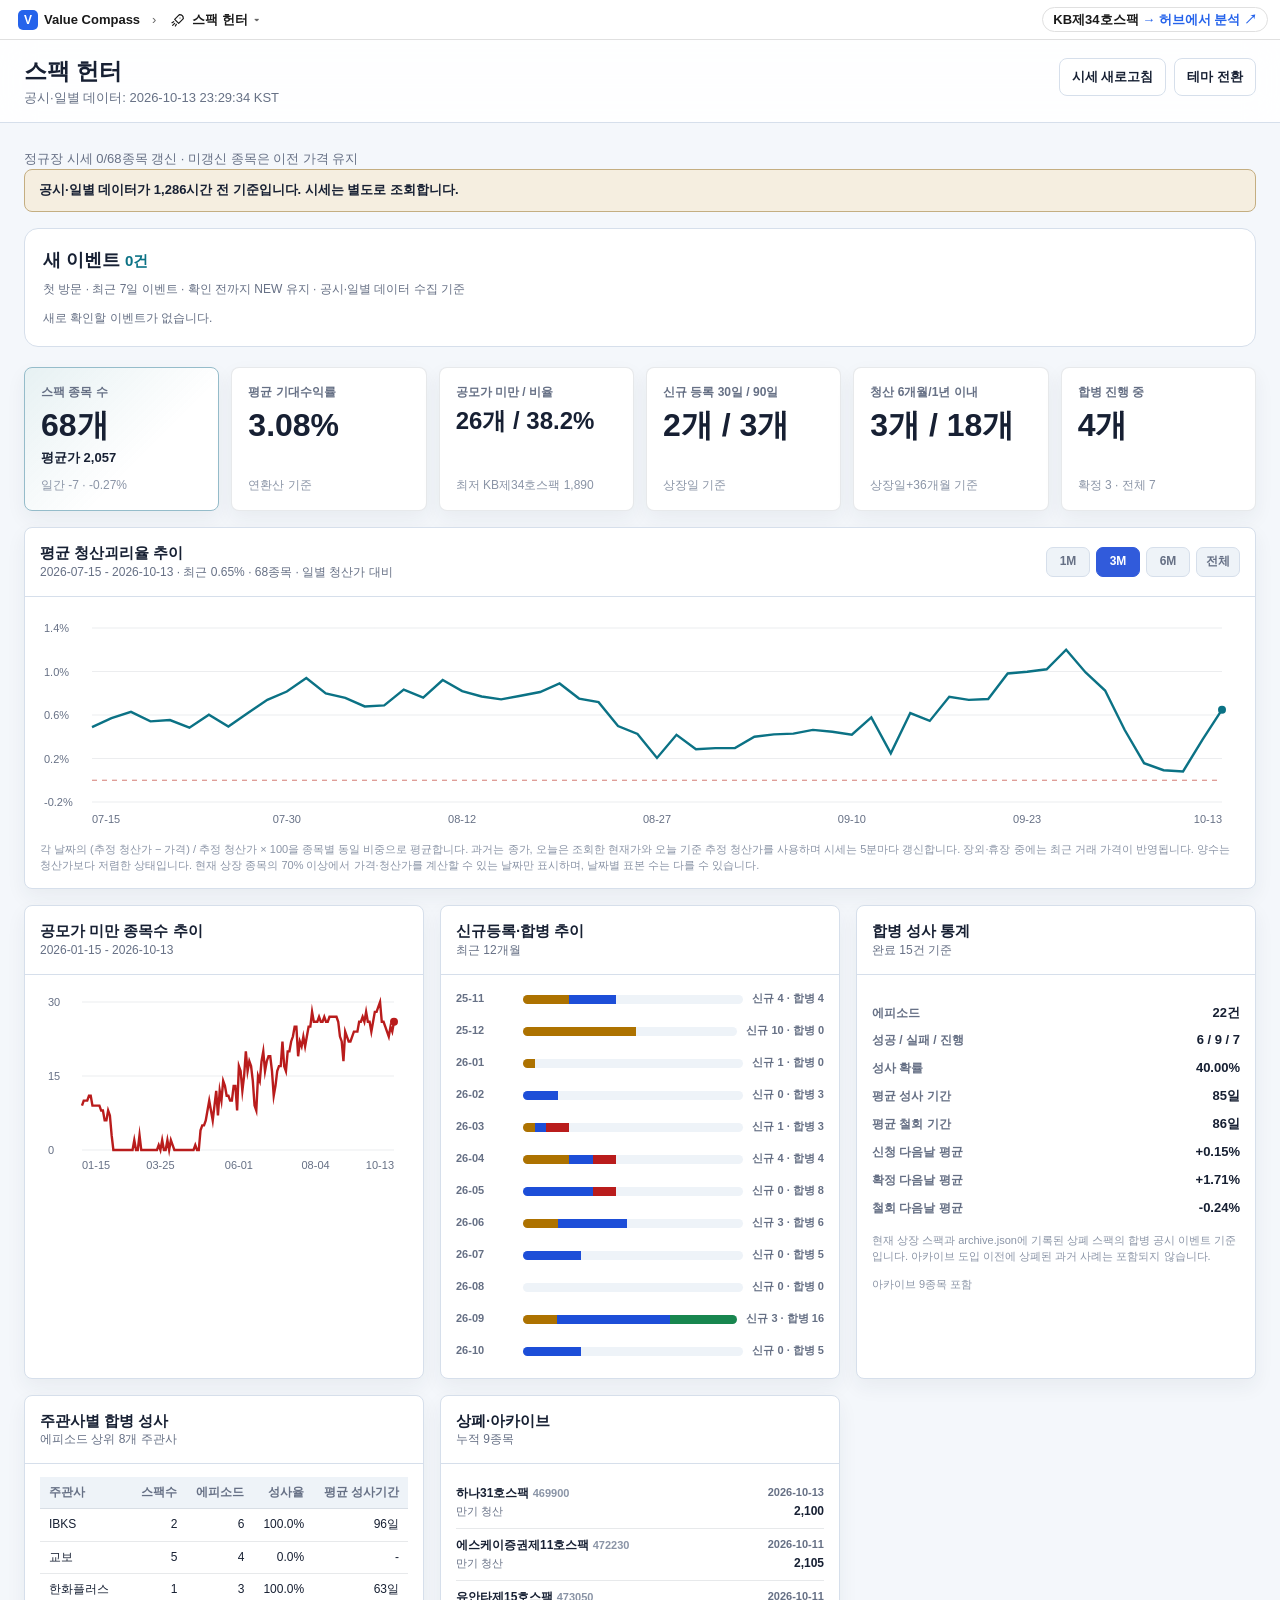
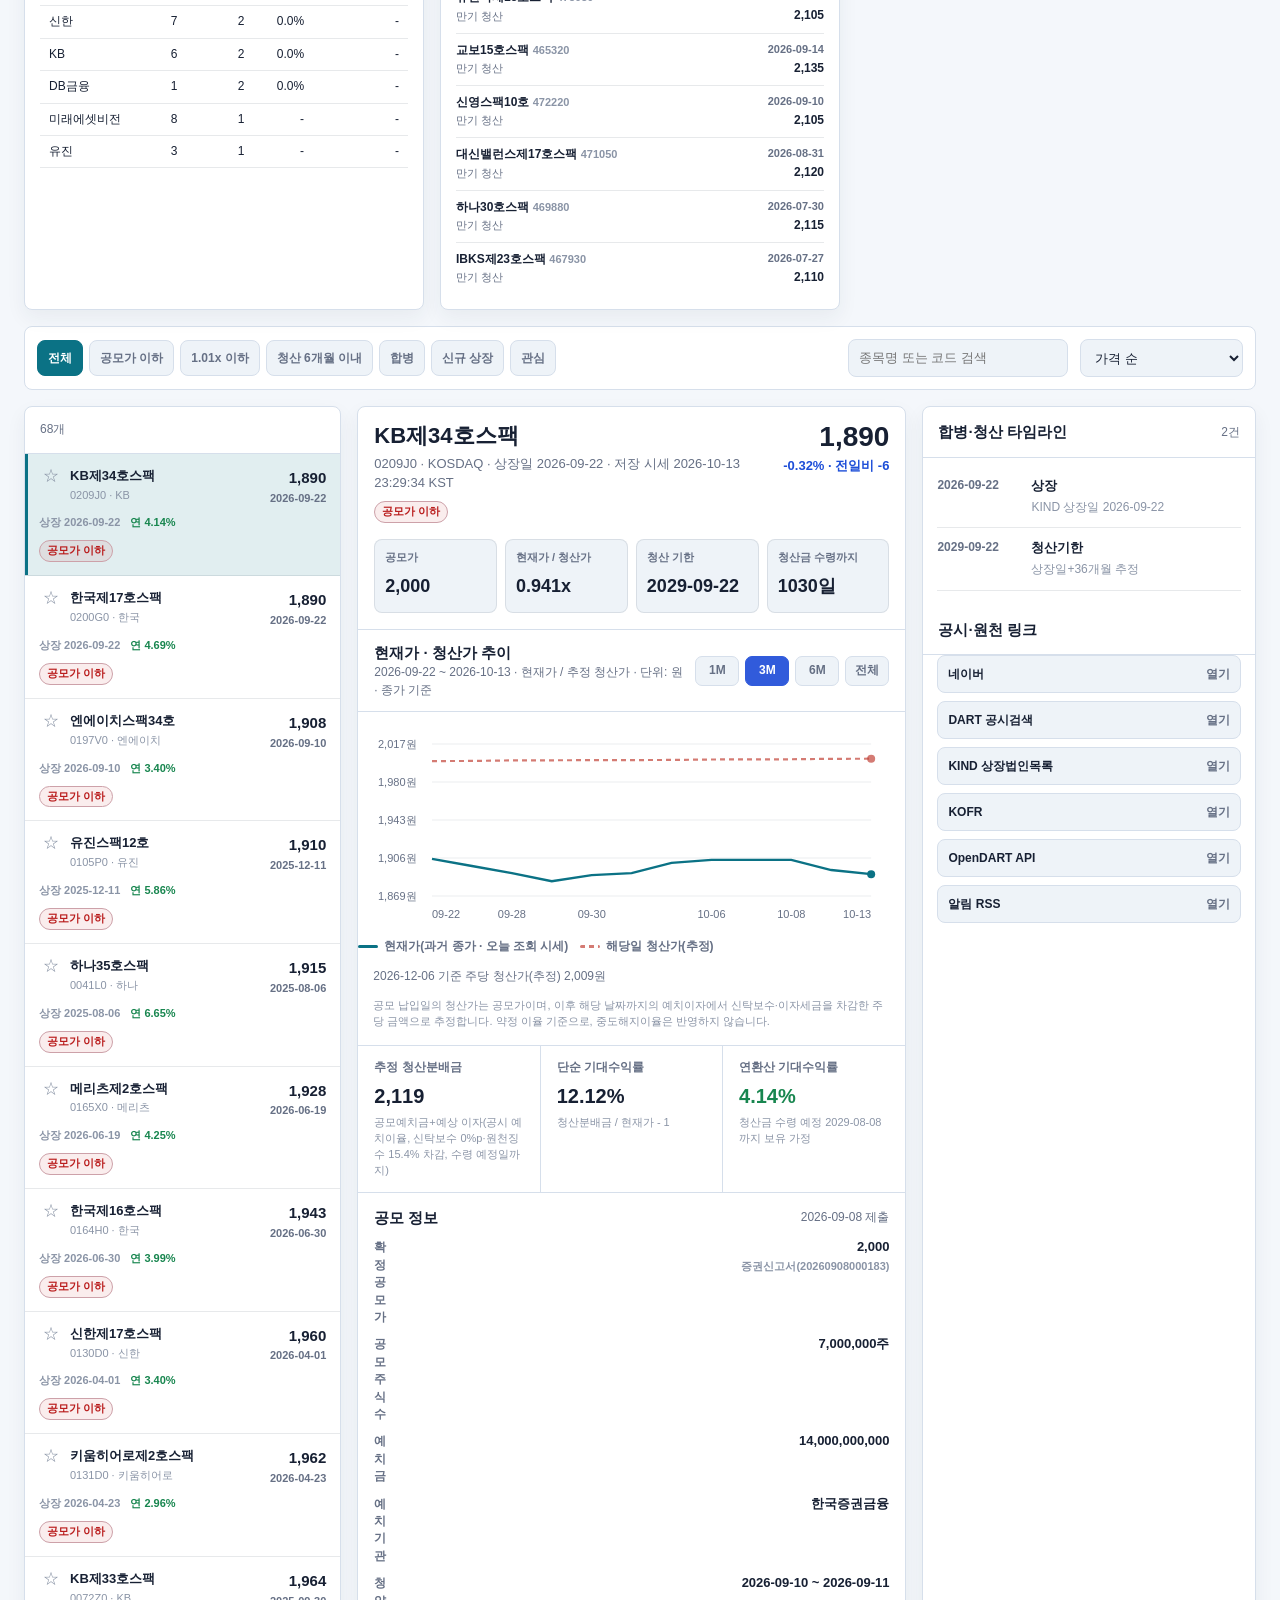
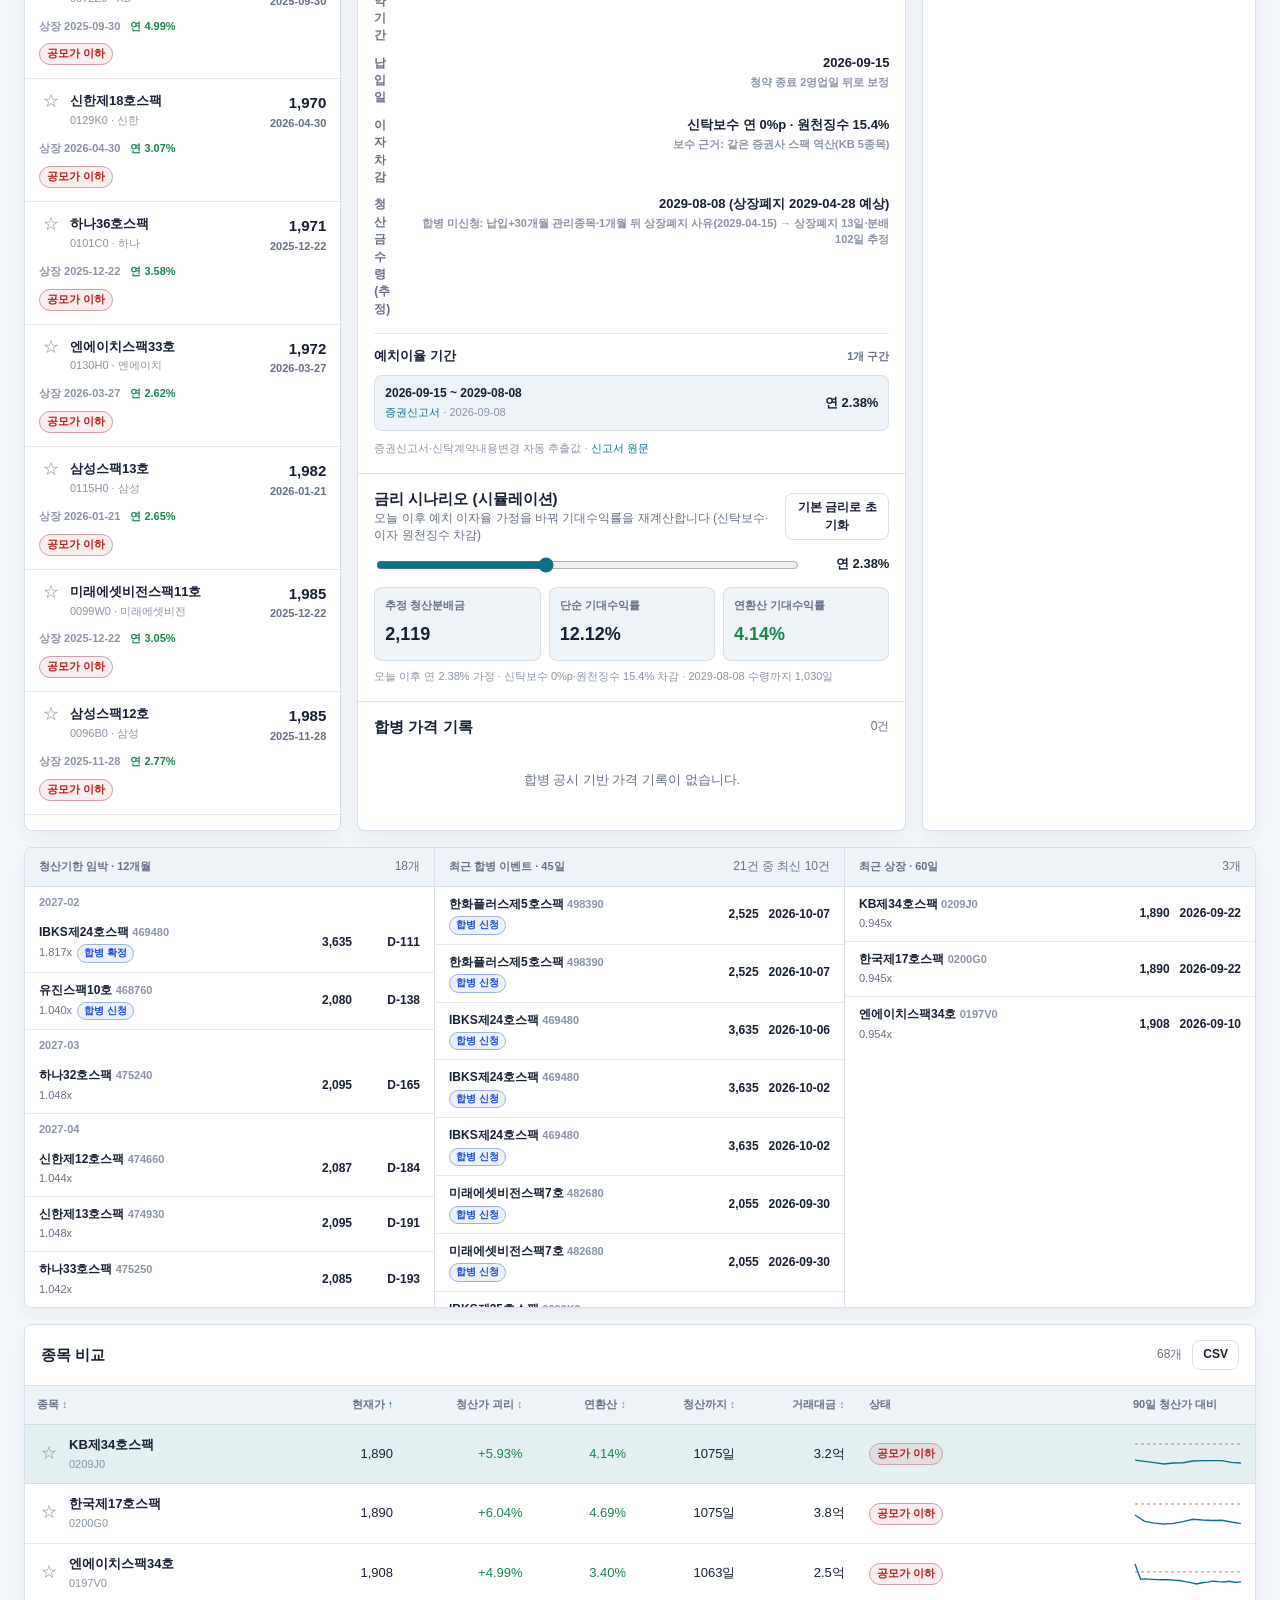
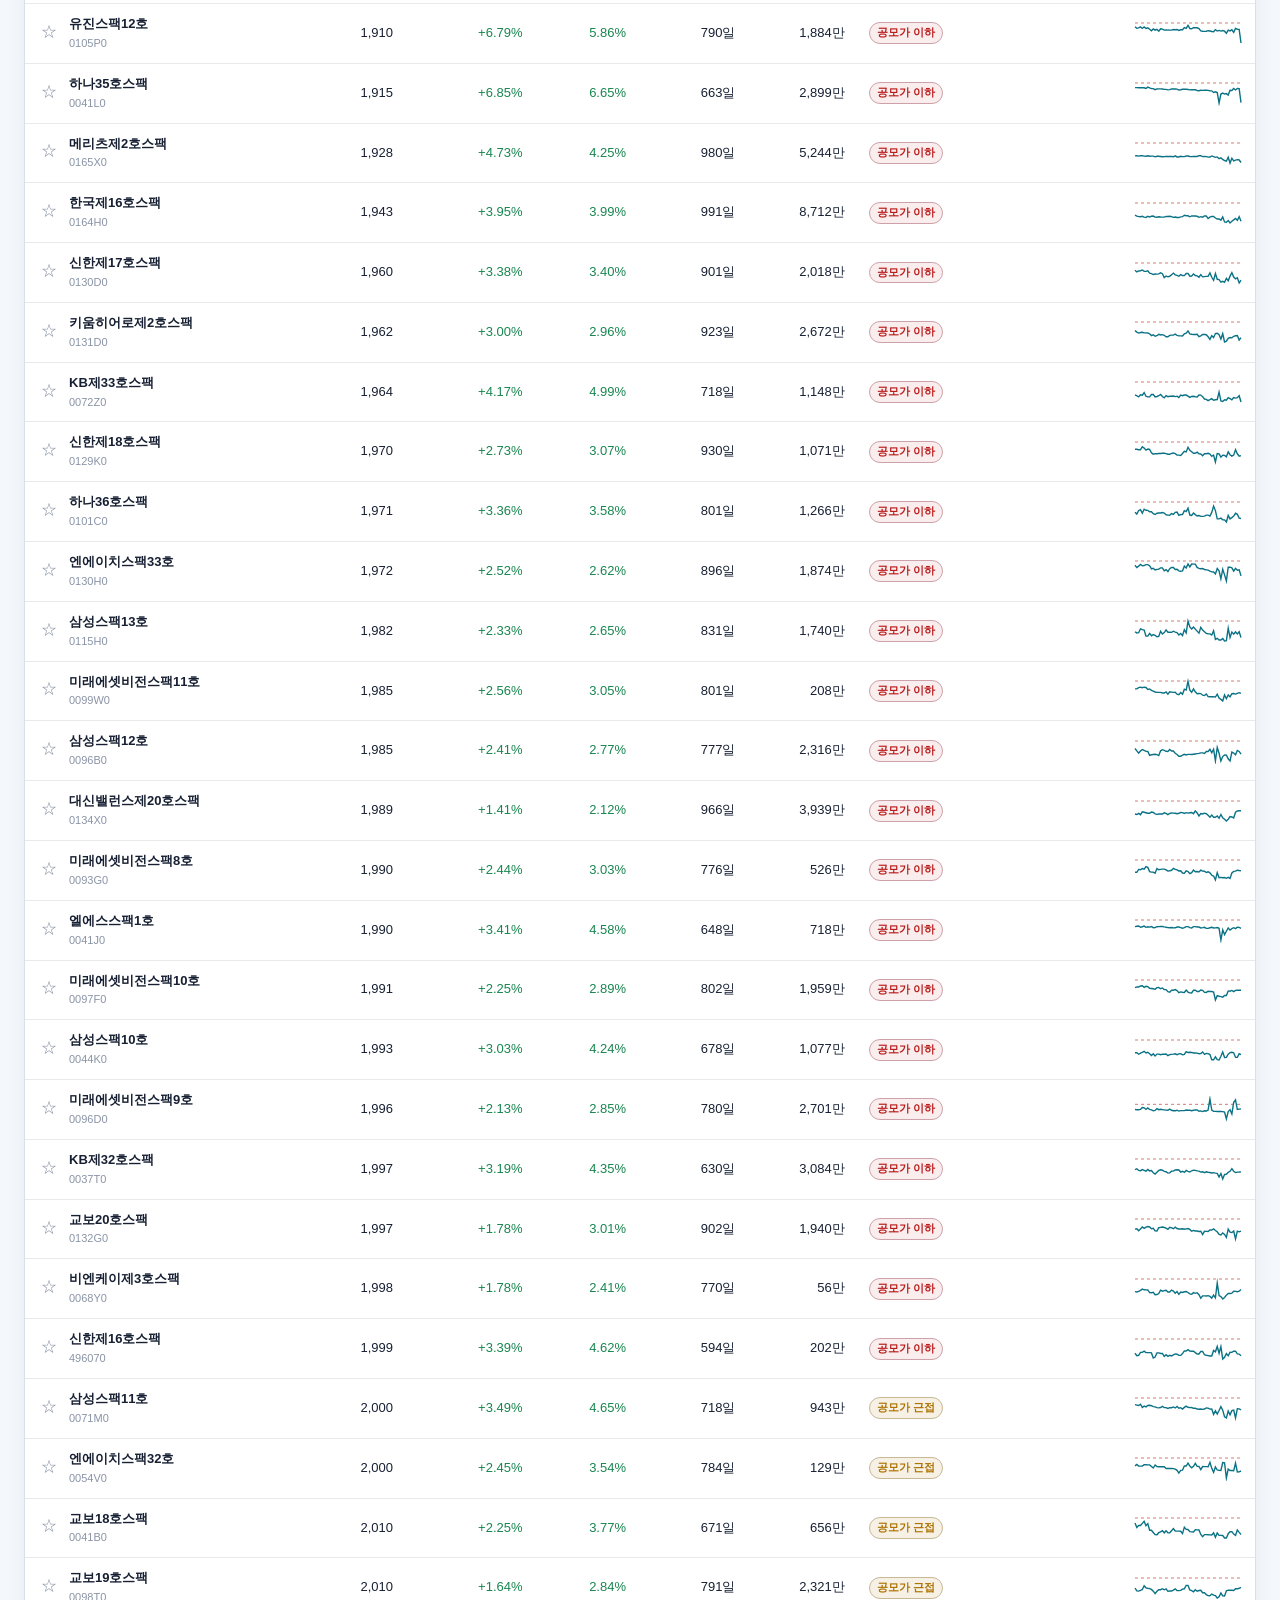
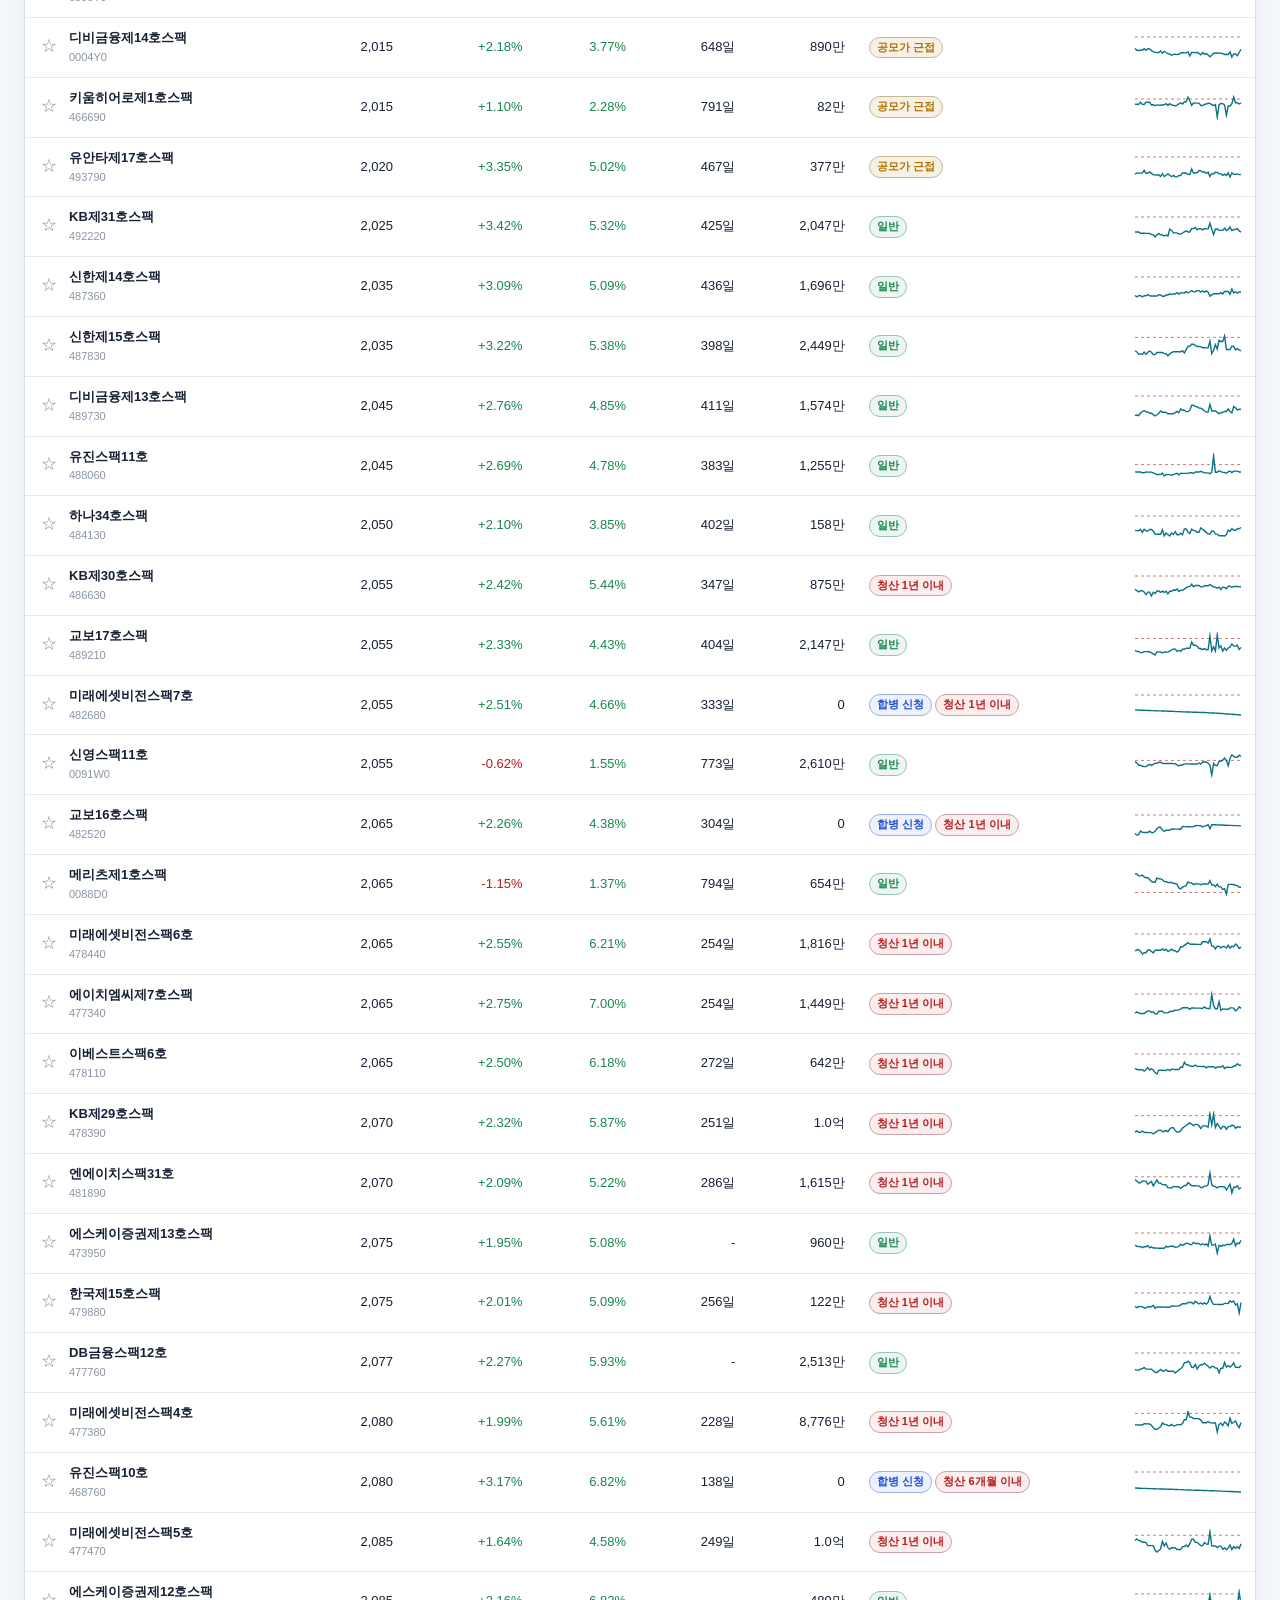
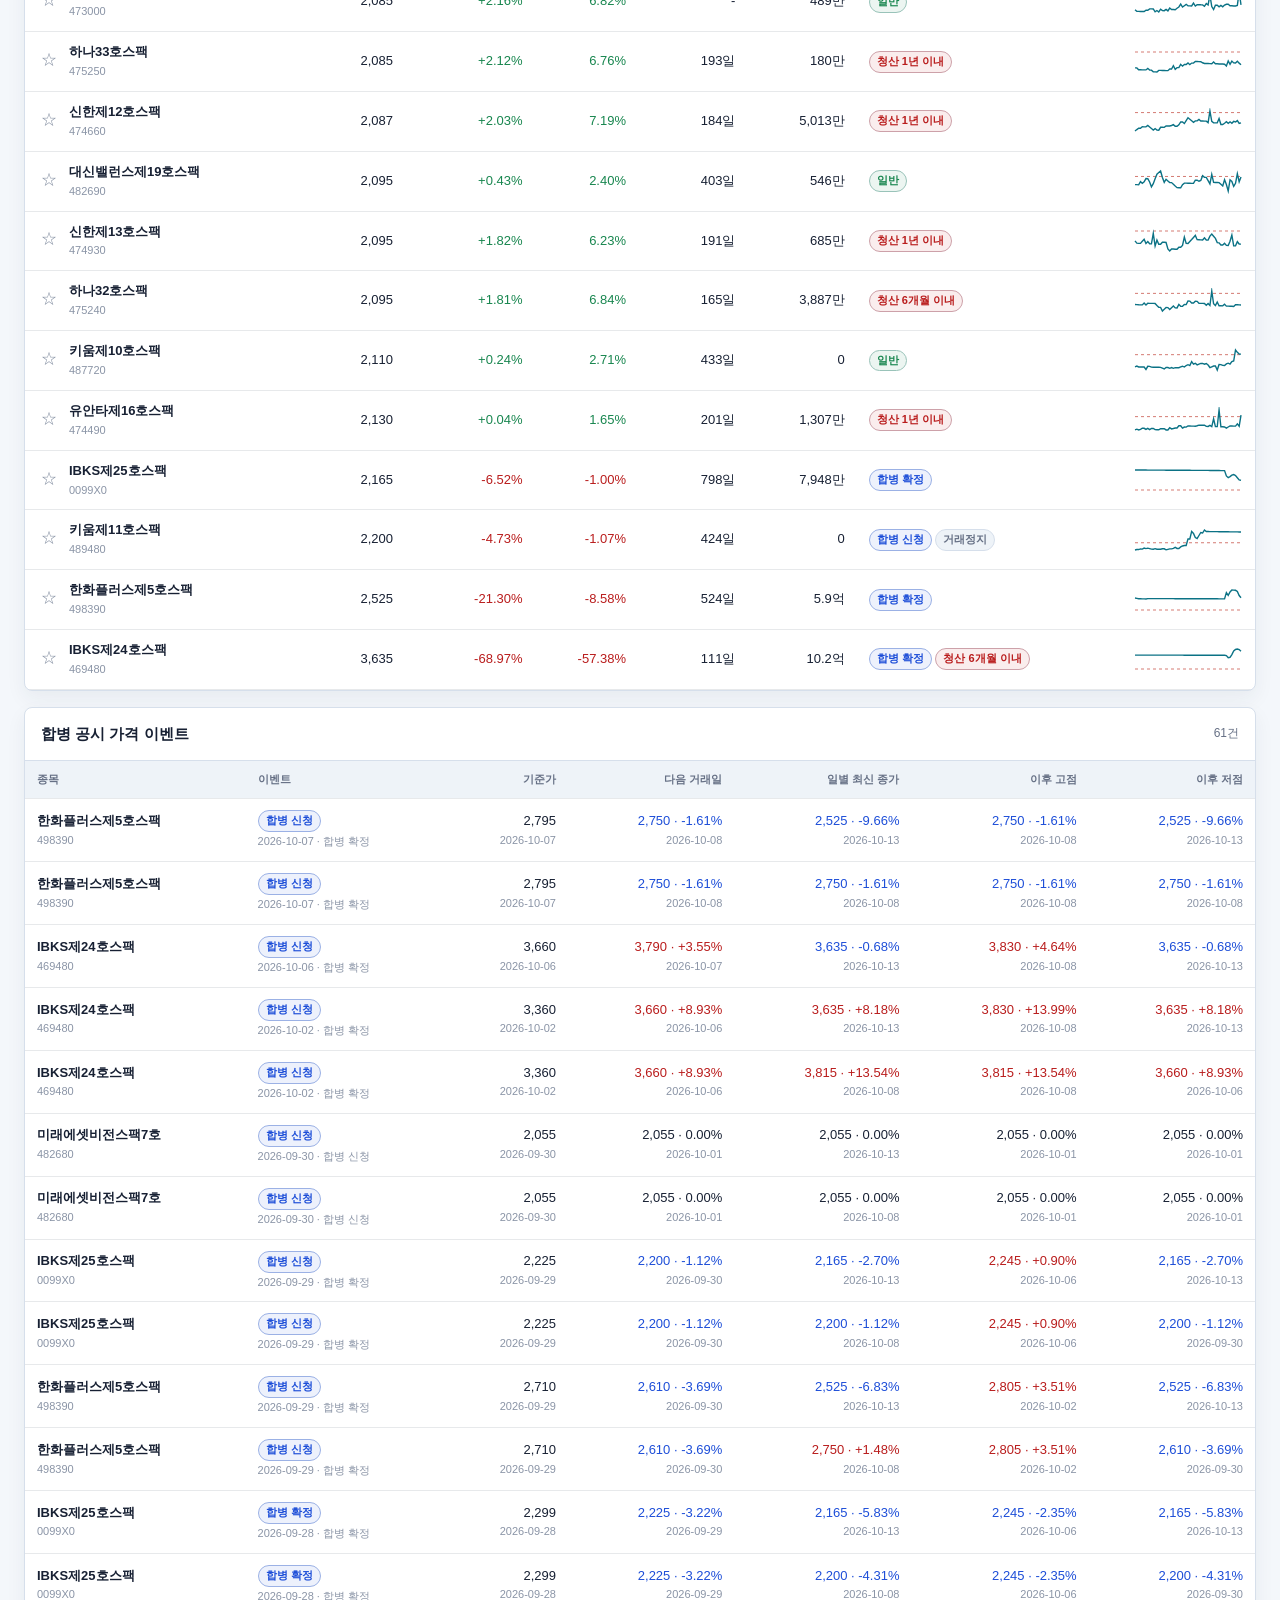
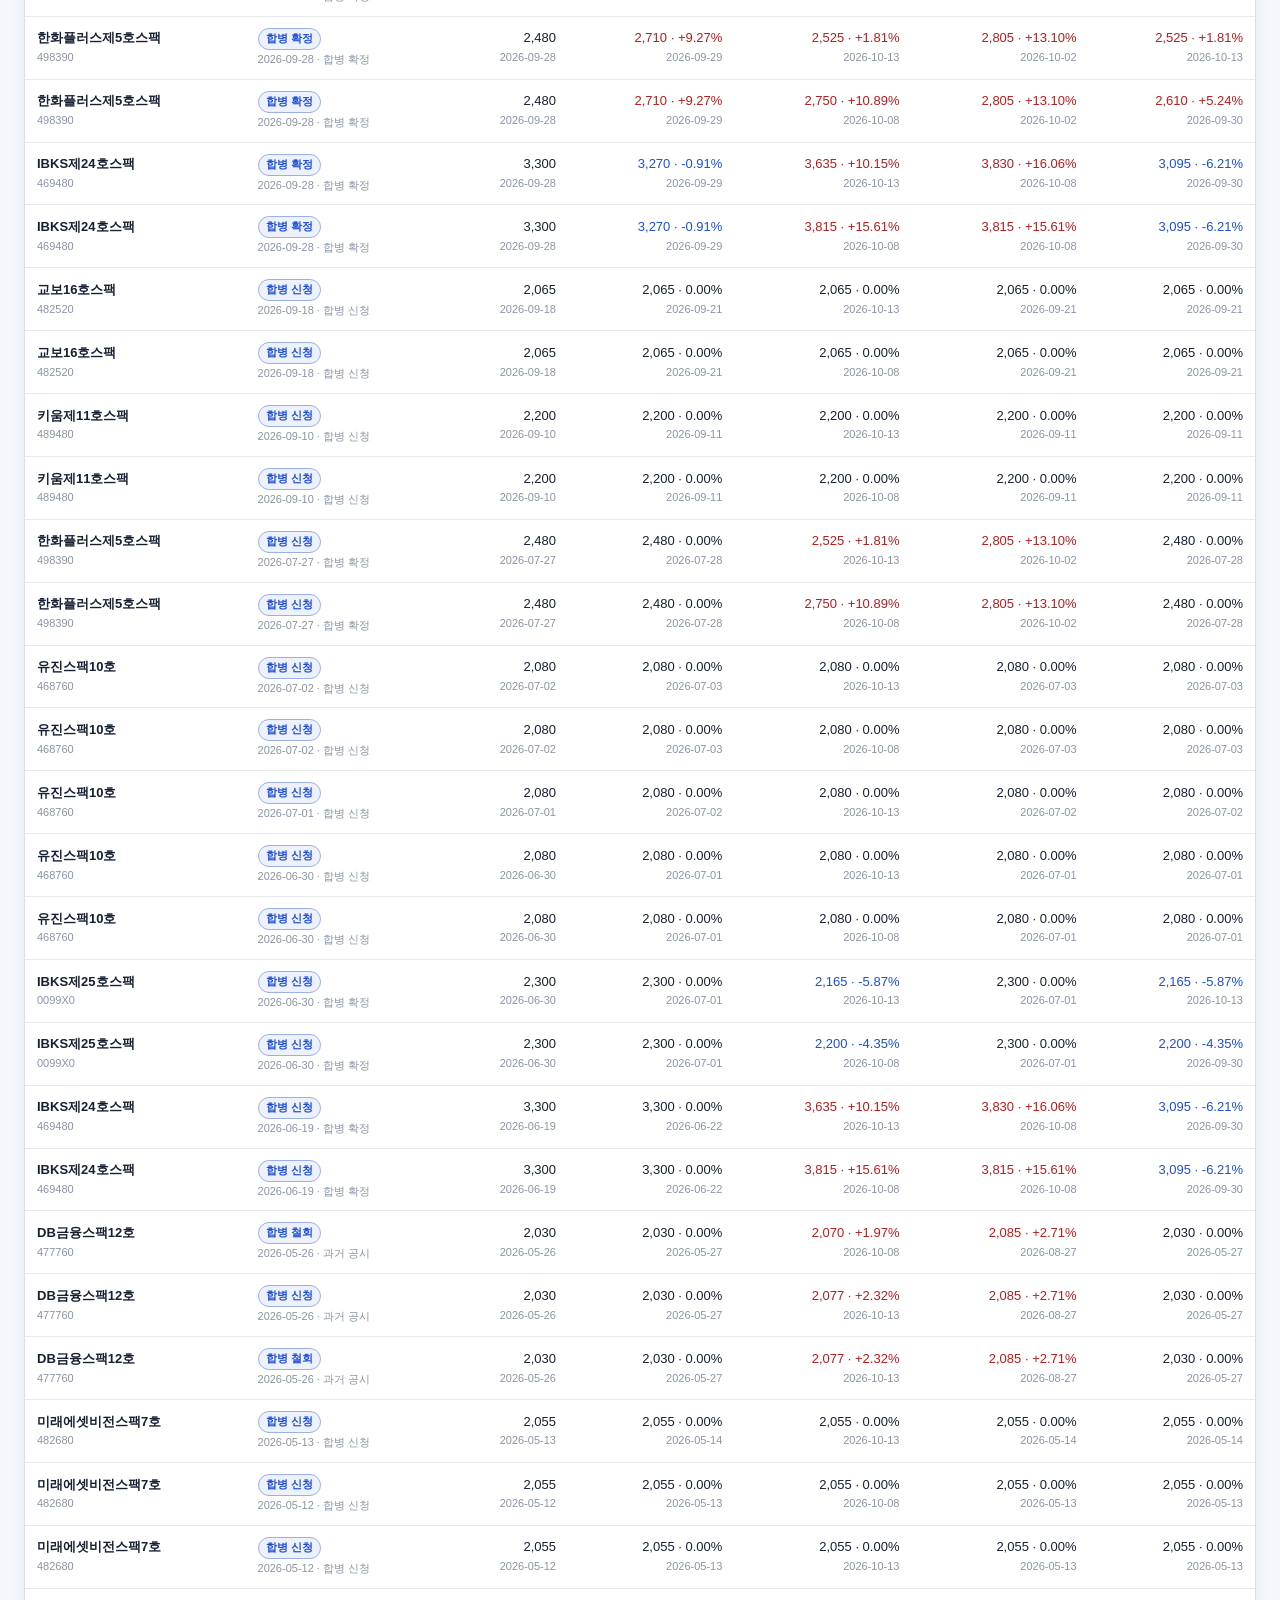
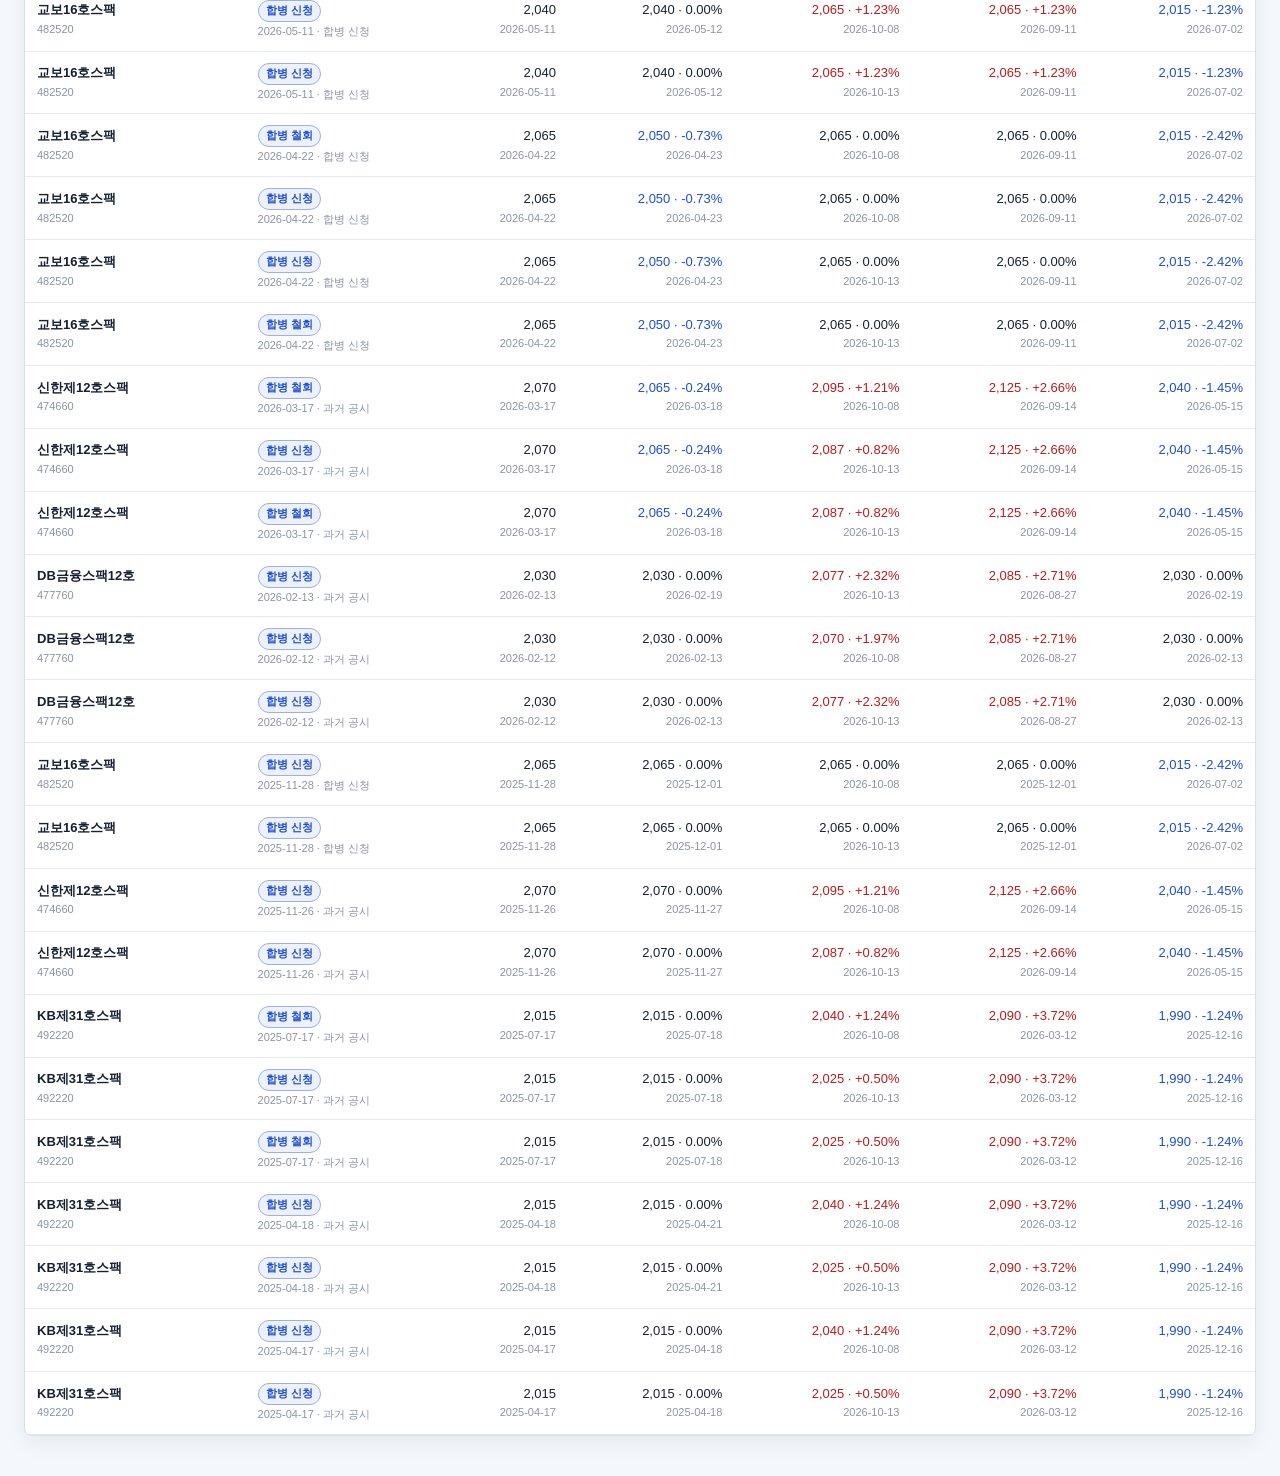
==== commit c3bf68fd: "Use regular-session KRX prices and label maturity liquidations" ====
--- a/index.html
+++ b/index.html
@@ -39,9 +39,9 @@
 html[data-embed] footer { display: none !important; }
 html[data-embed] .container { padding-top: 14px !important; }
 </style>
-<link rel="stylesheet" href="./assets/vc-tokens.css?v=20260930-vc">
+<link rel="stylesheet" href="./assets/vc-tokens.css?v=1.1.0">
 <link rel="stylesheet" href="assets/style.css?v=20260930-vc">
-<script defer src="./assets/vc-shell.js?v=20260930-vc"></script>
+<script defer src="./assets/vc-shell.js?v=1.1.0"></script>
 <script defer src="./assets/analytics.js" data-project="spac-hunter"></script>
 <script defer src="https://ducklove.duckdns.org:3691/js/portfolio-held-badges.js?v=20260930-vc"></script>
 </head>
@@ -353,8 +353,8 @@
 <script src="assets/valuation.js?v=20260929-live-charts"></script>
 <script src="assets/return-trend.js?v=20260929-live-charts"></script>
 <script src="assets/data-loader.js?v=20260729-chart-axis"></script>
-<script src="assets/live-prices.js?v=20260925-payout"></script>
+<script src="assets/live-prices.js?v=20261014-regular"></script>
 <script src="assets/event-news.js?v=20260921-news"></script>
-<script src="assets/app.js?v=20260930-vc"></script>
+<script src="assets/app.js?v=20261014-regular"></script>
 </body>
 </html>
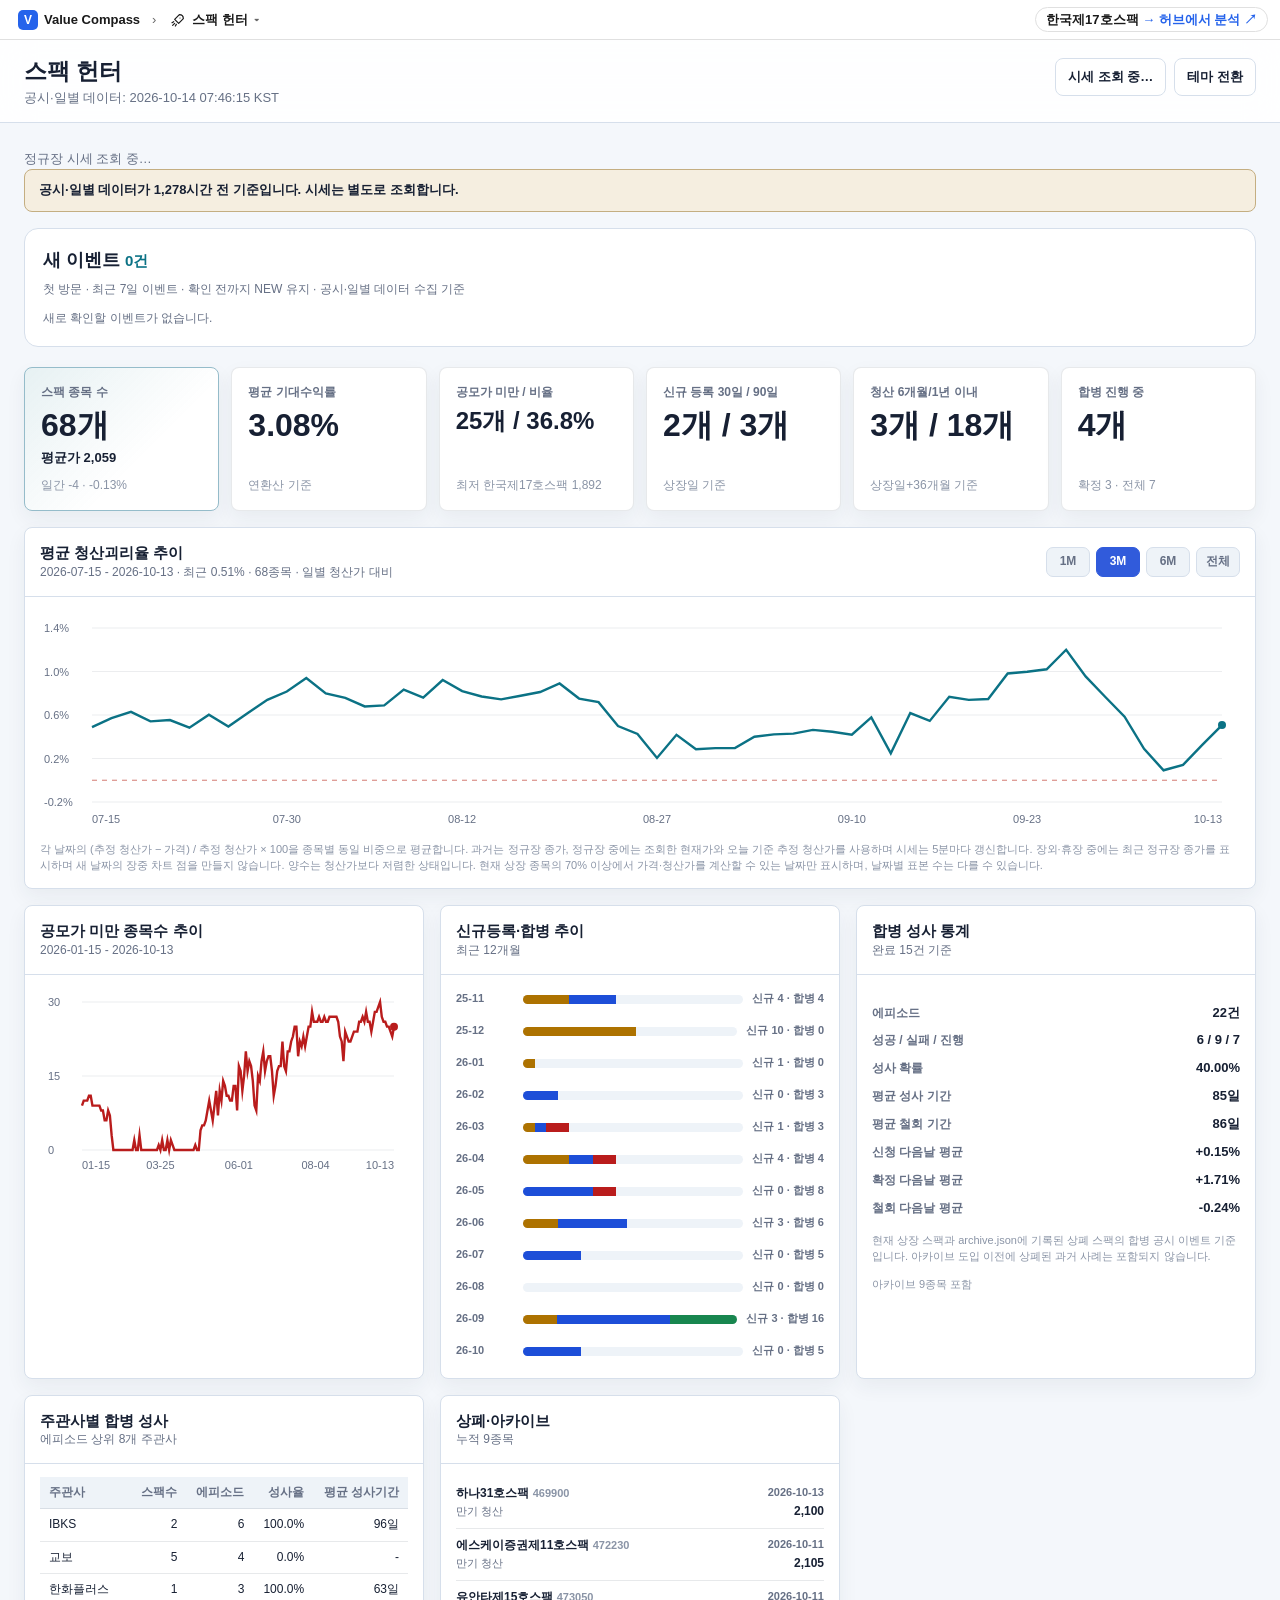
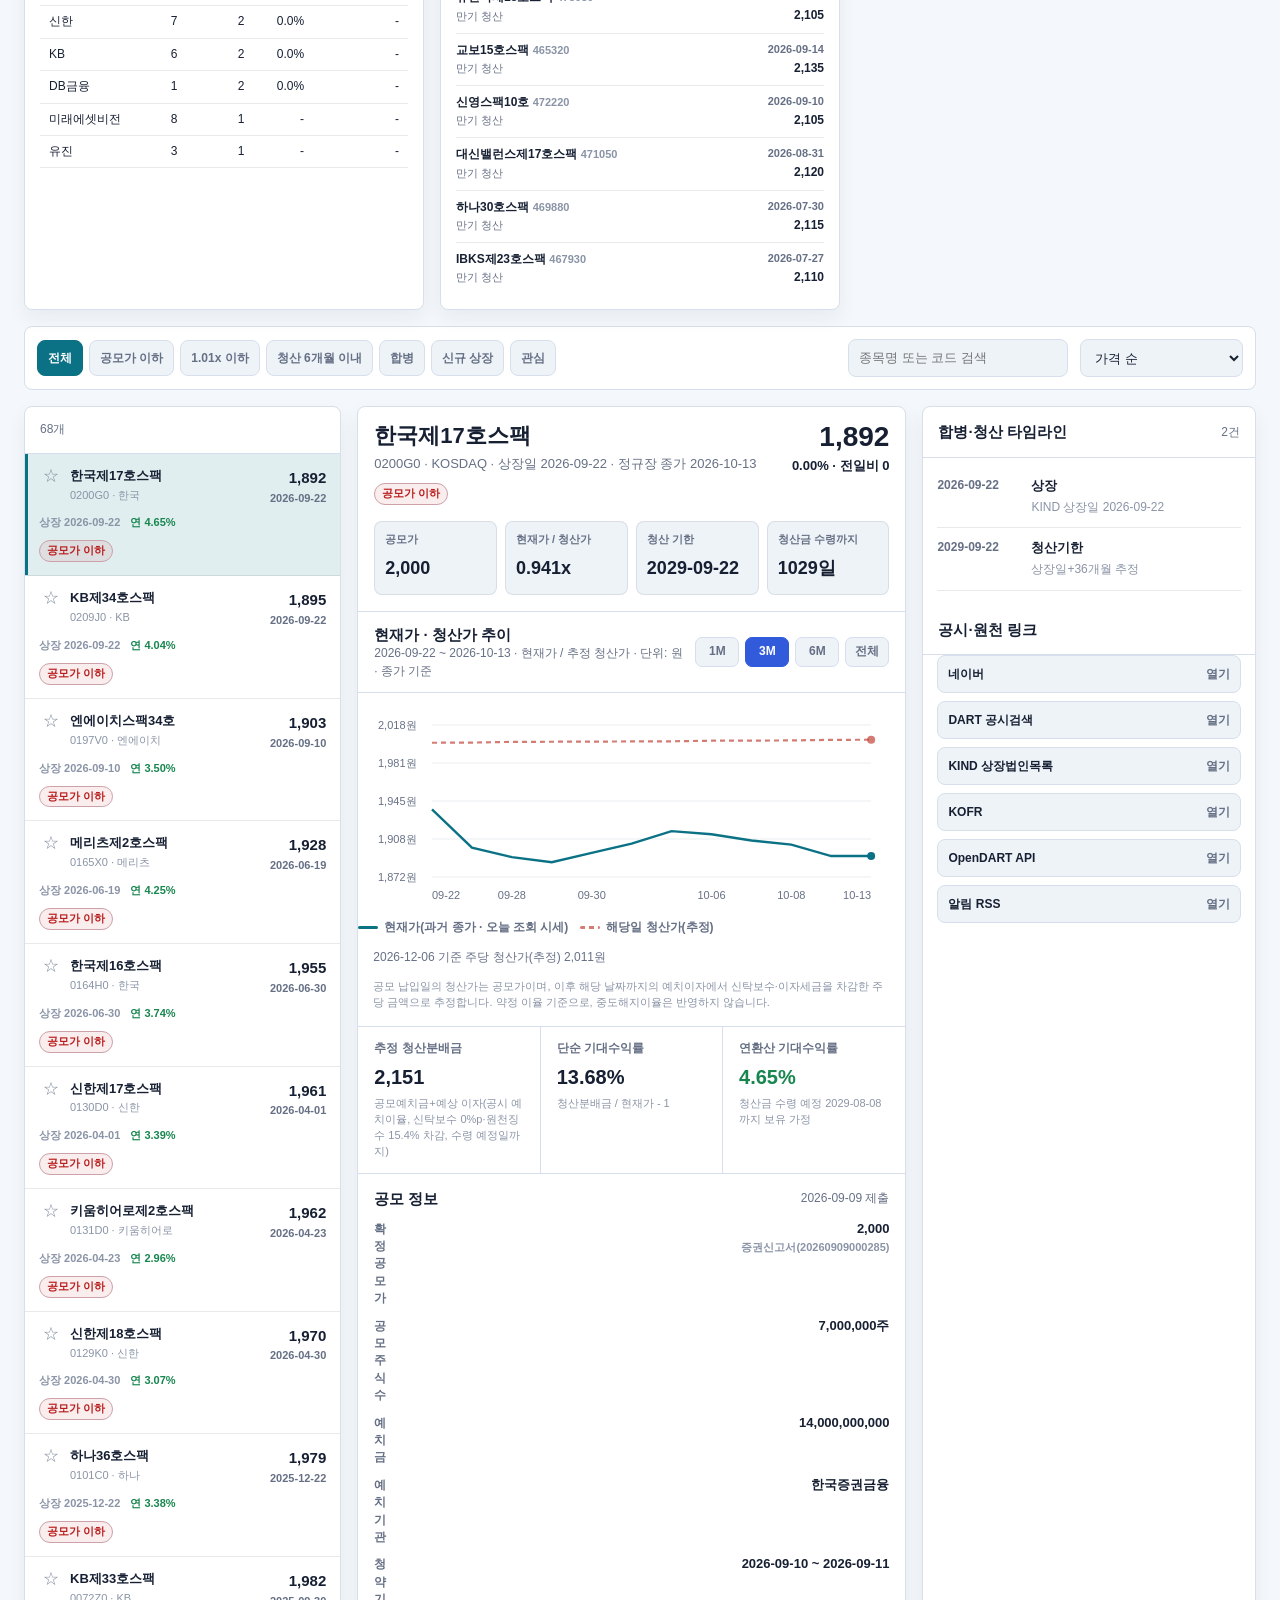
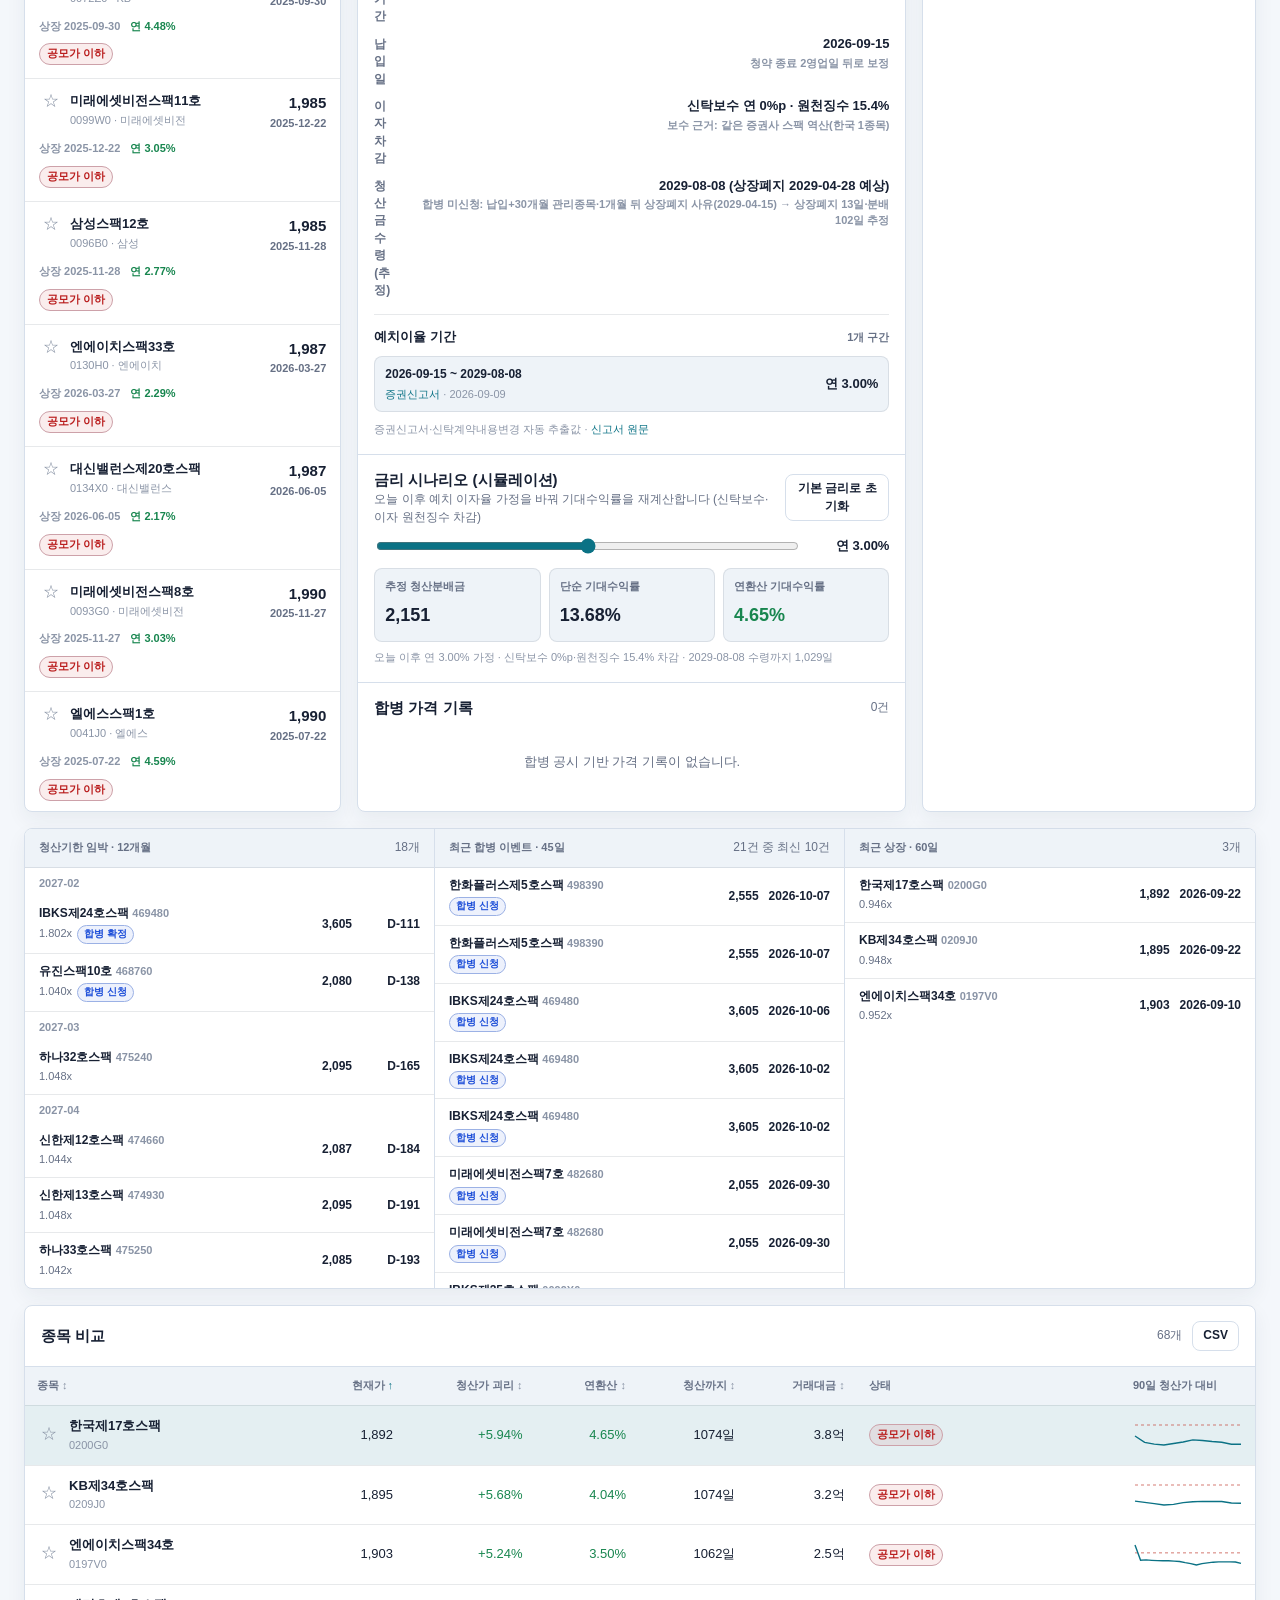
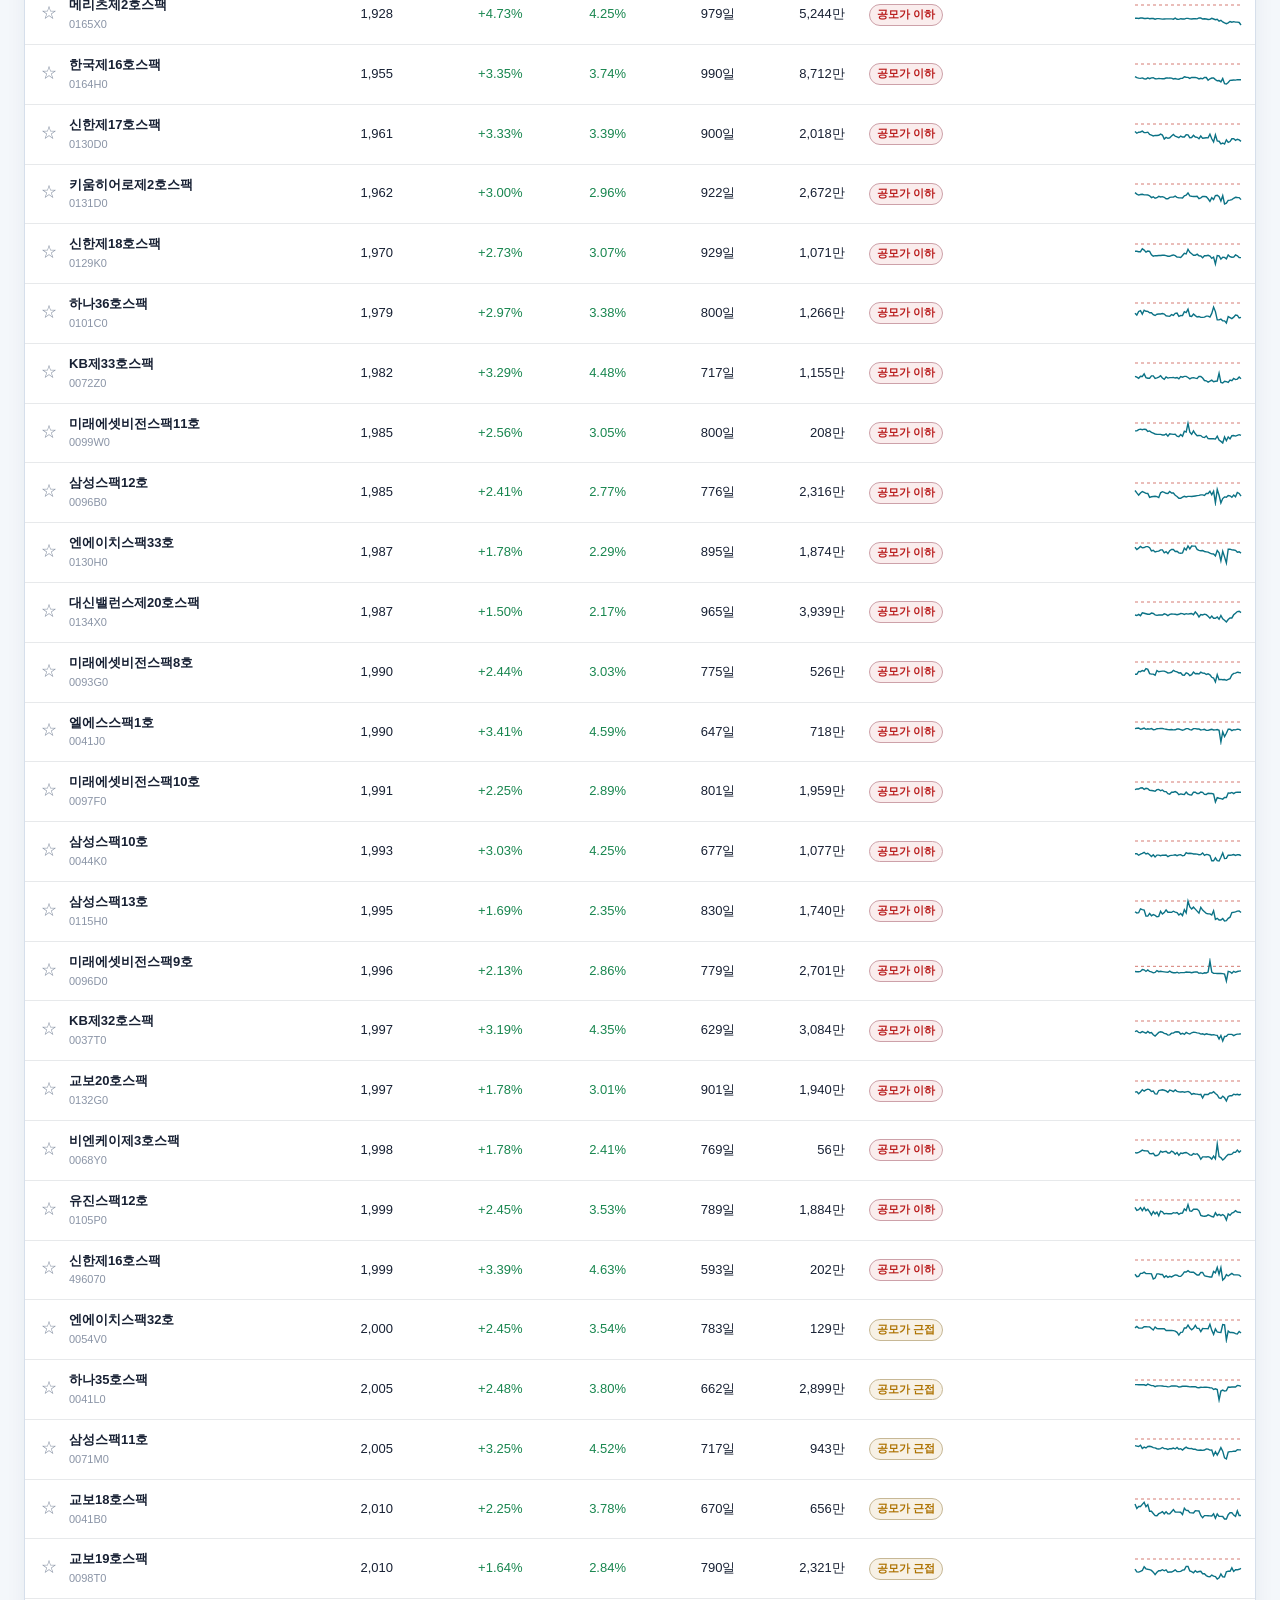
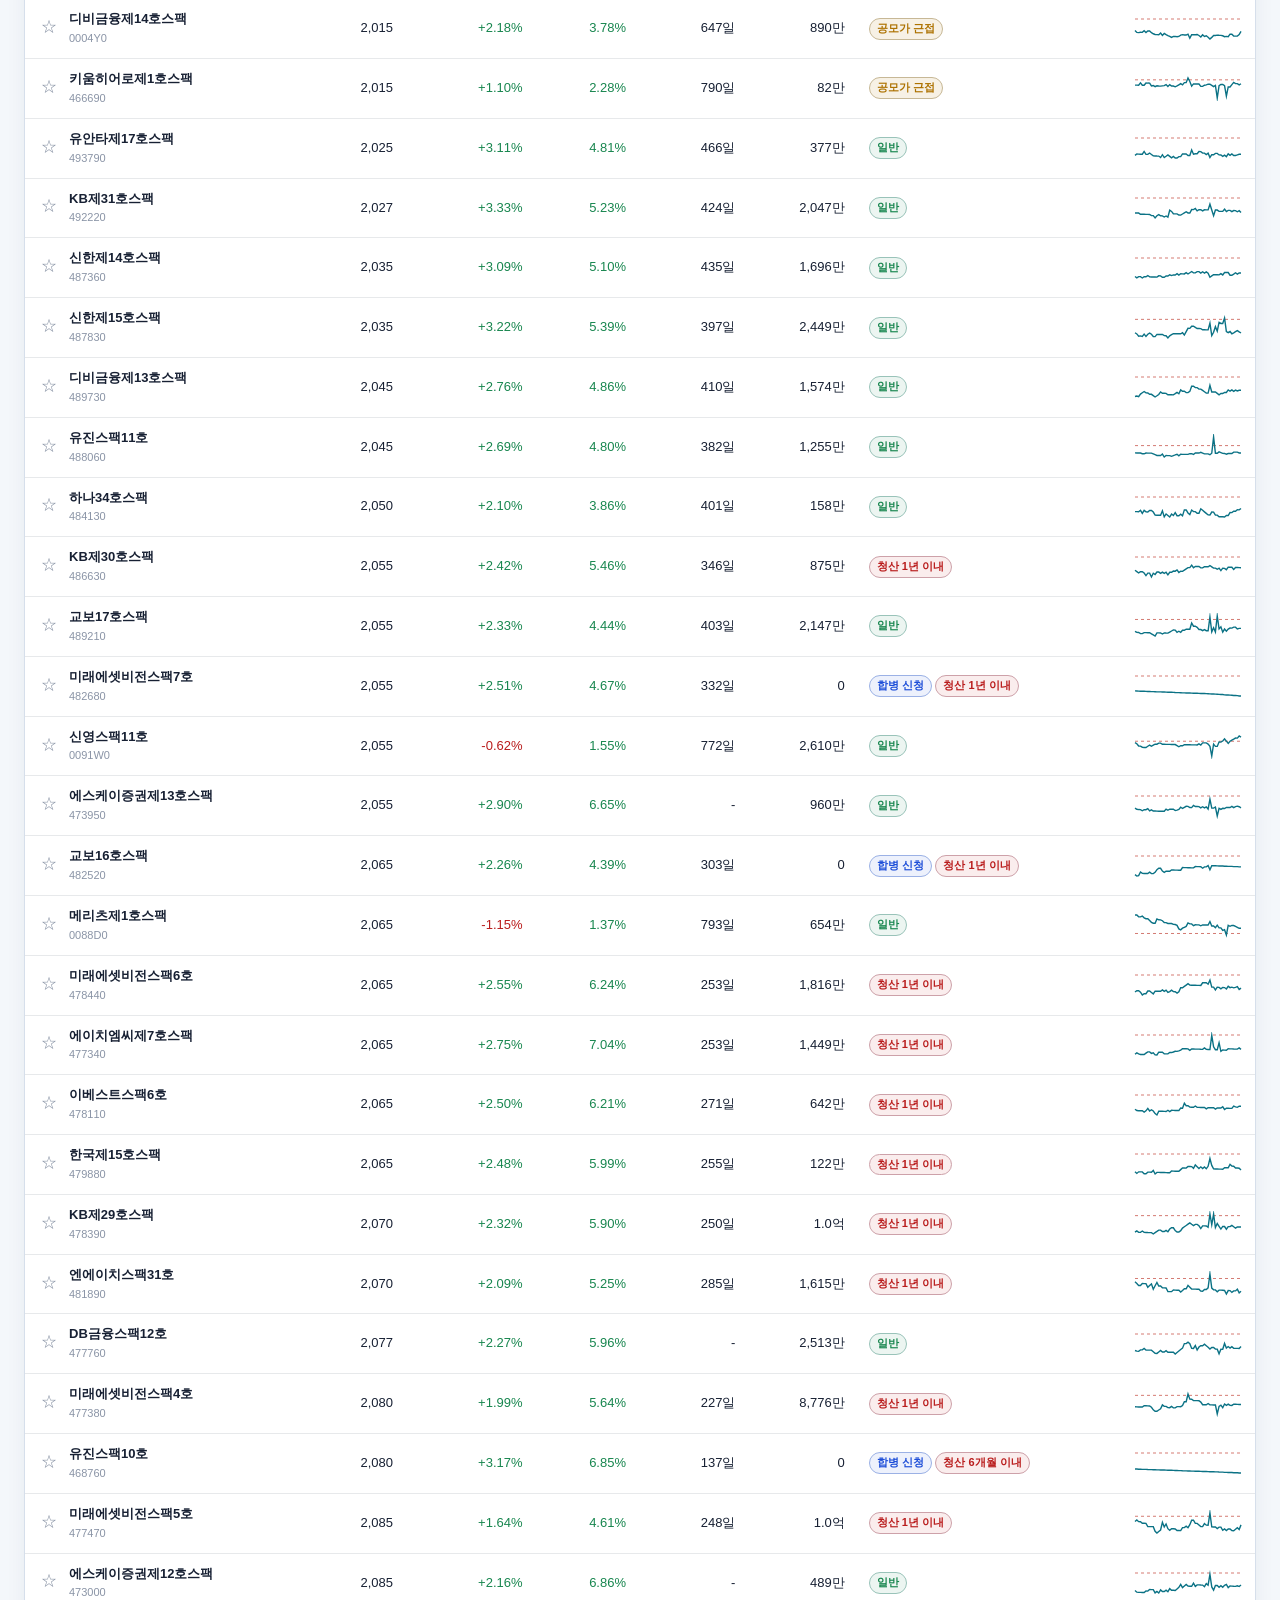
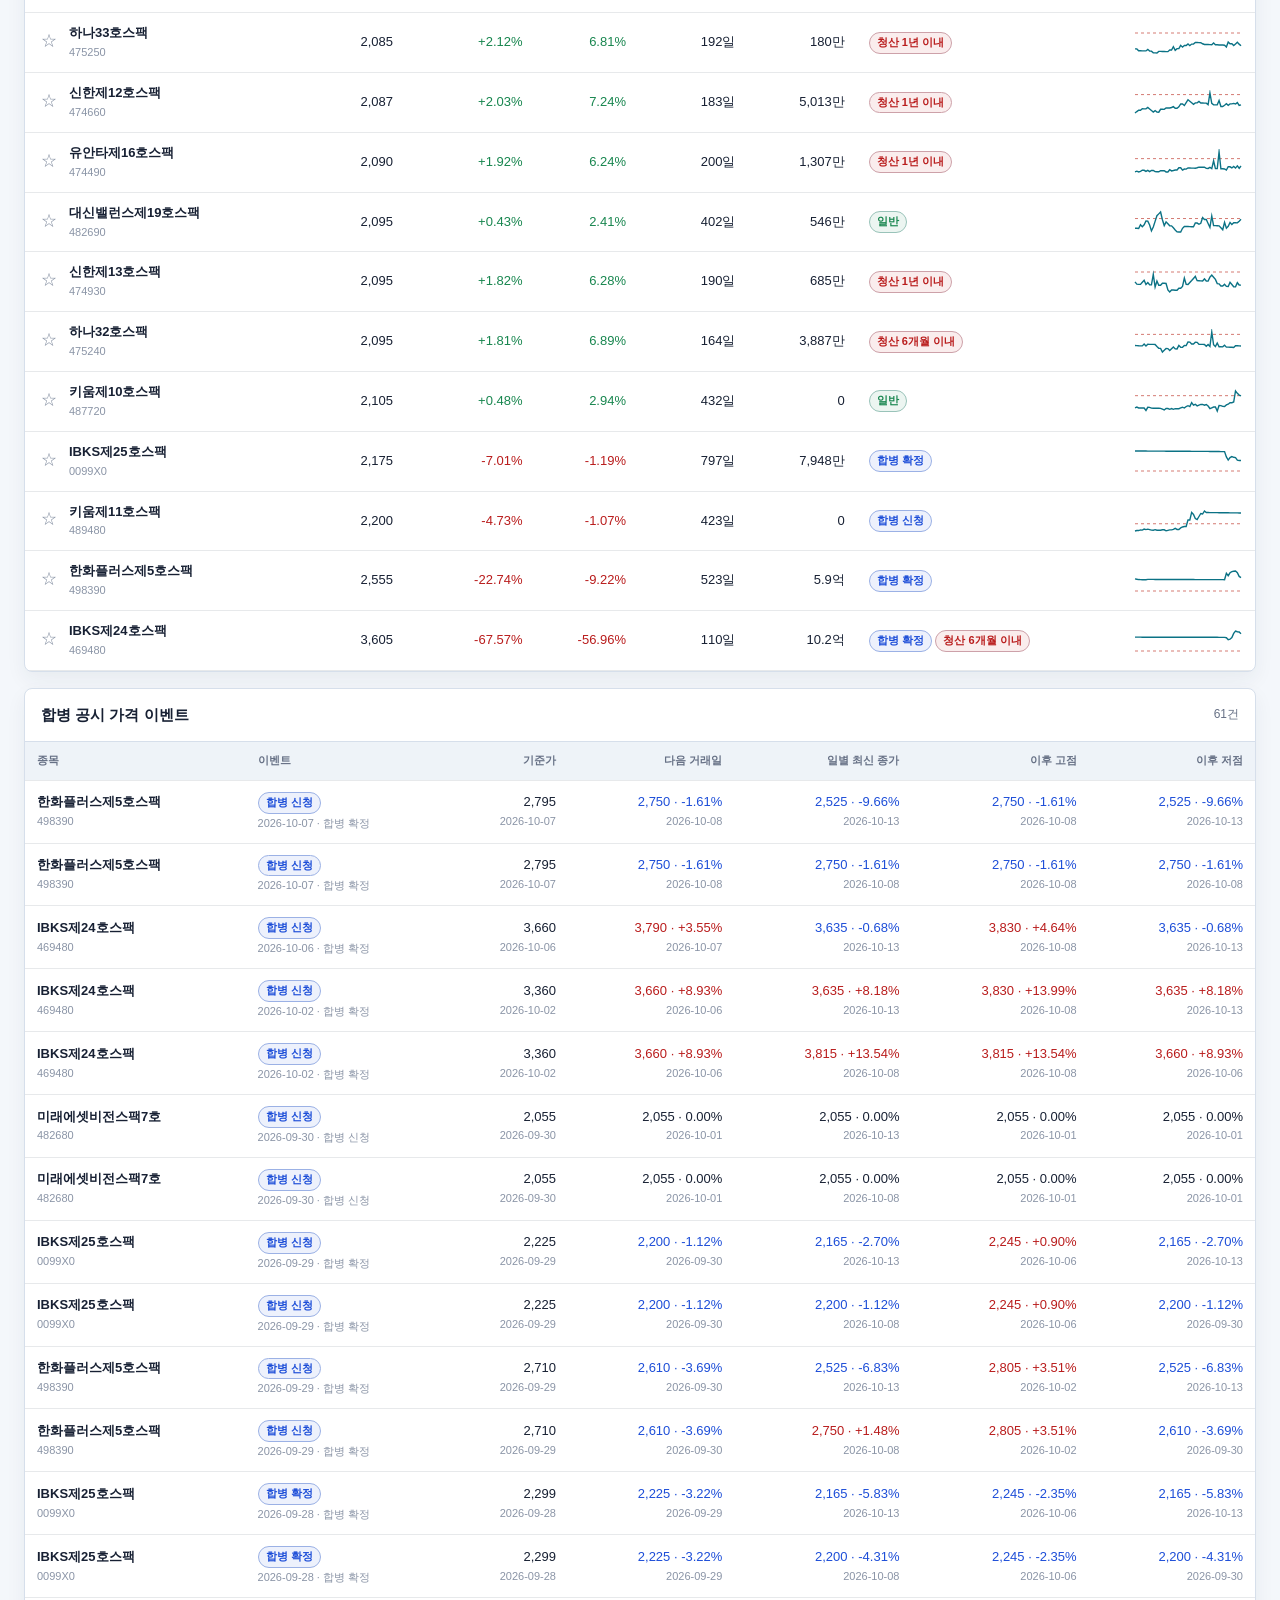
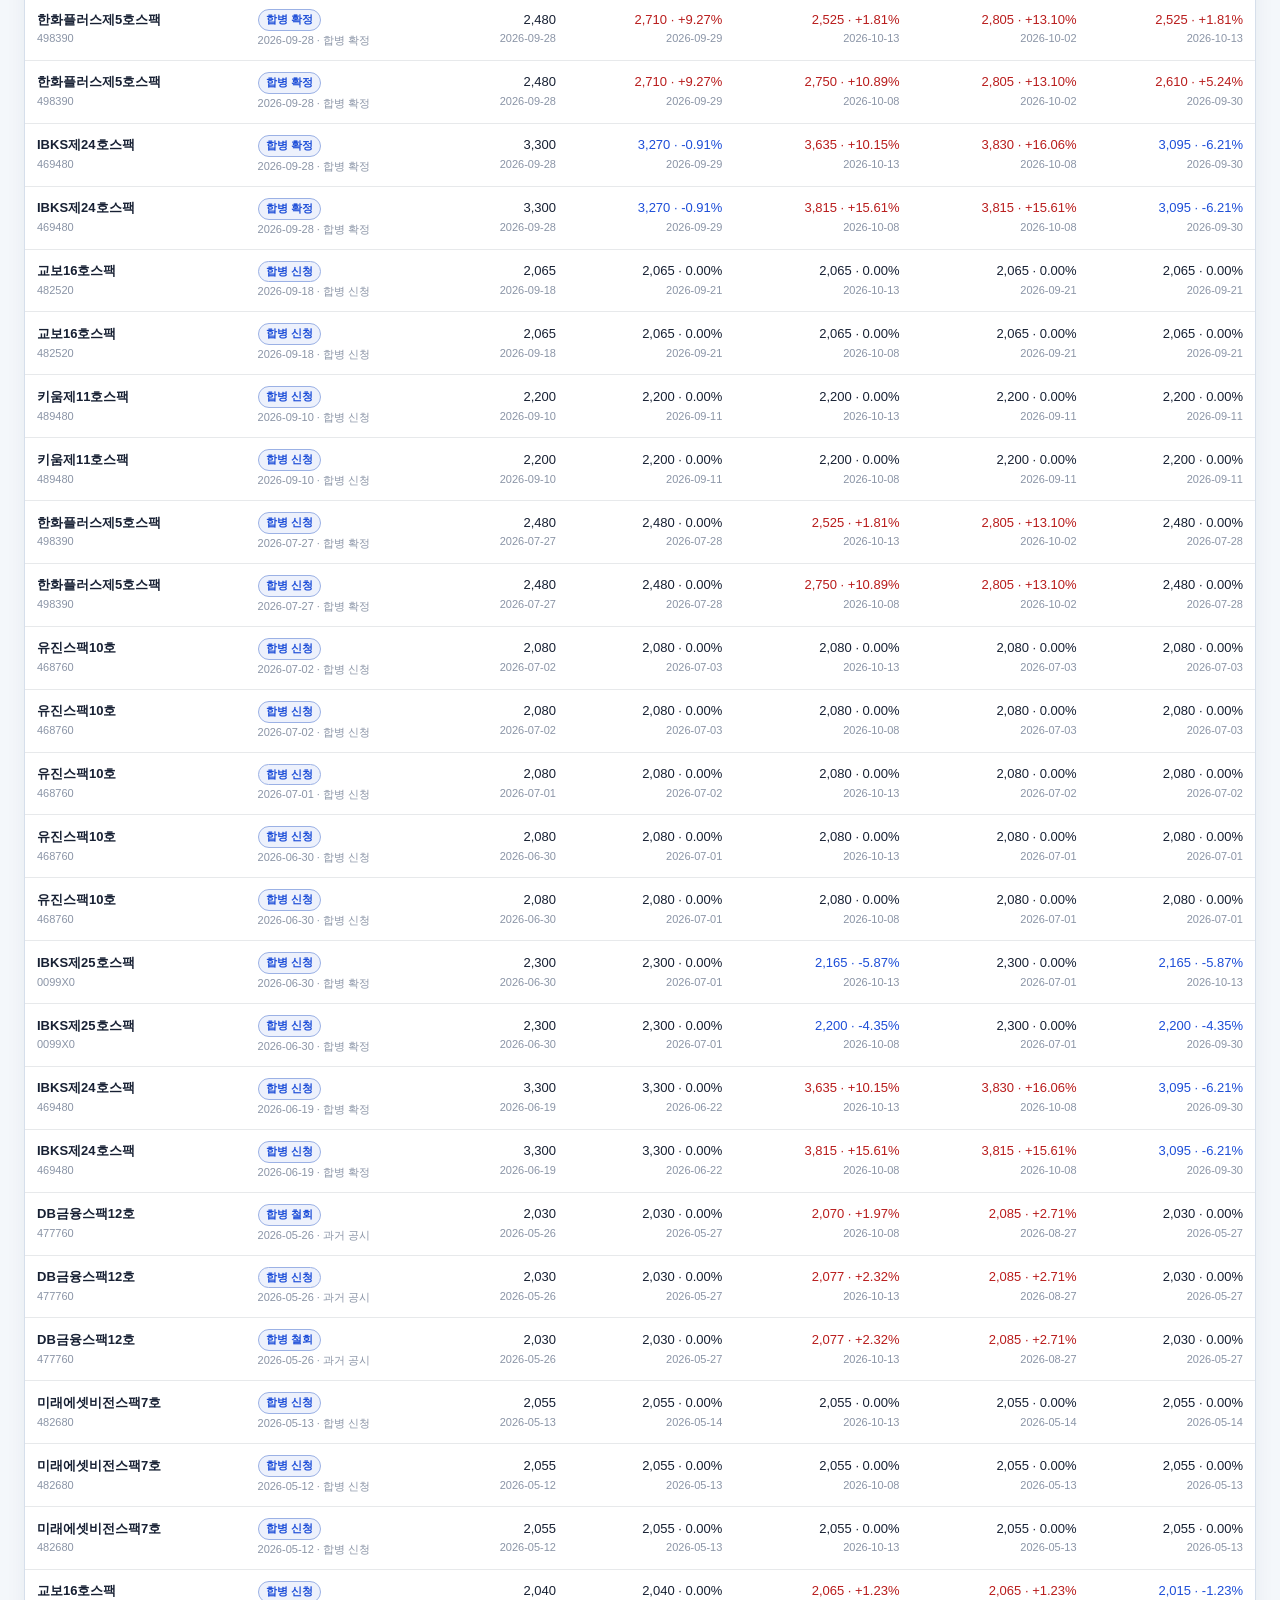
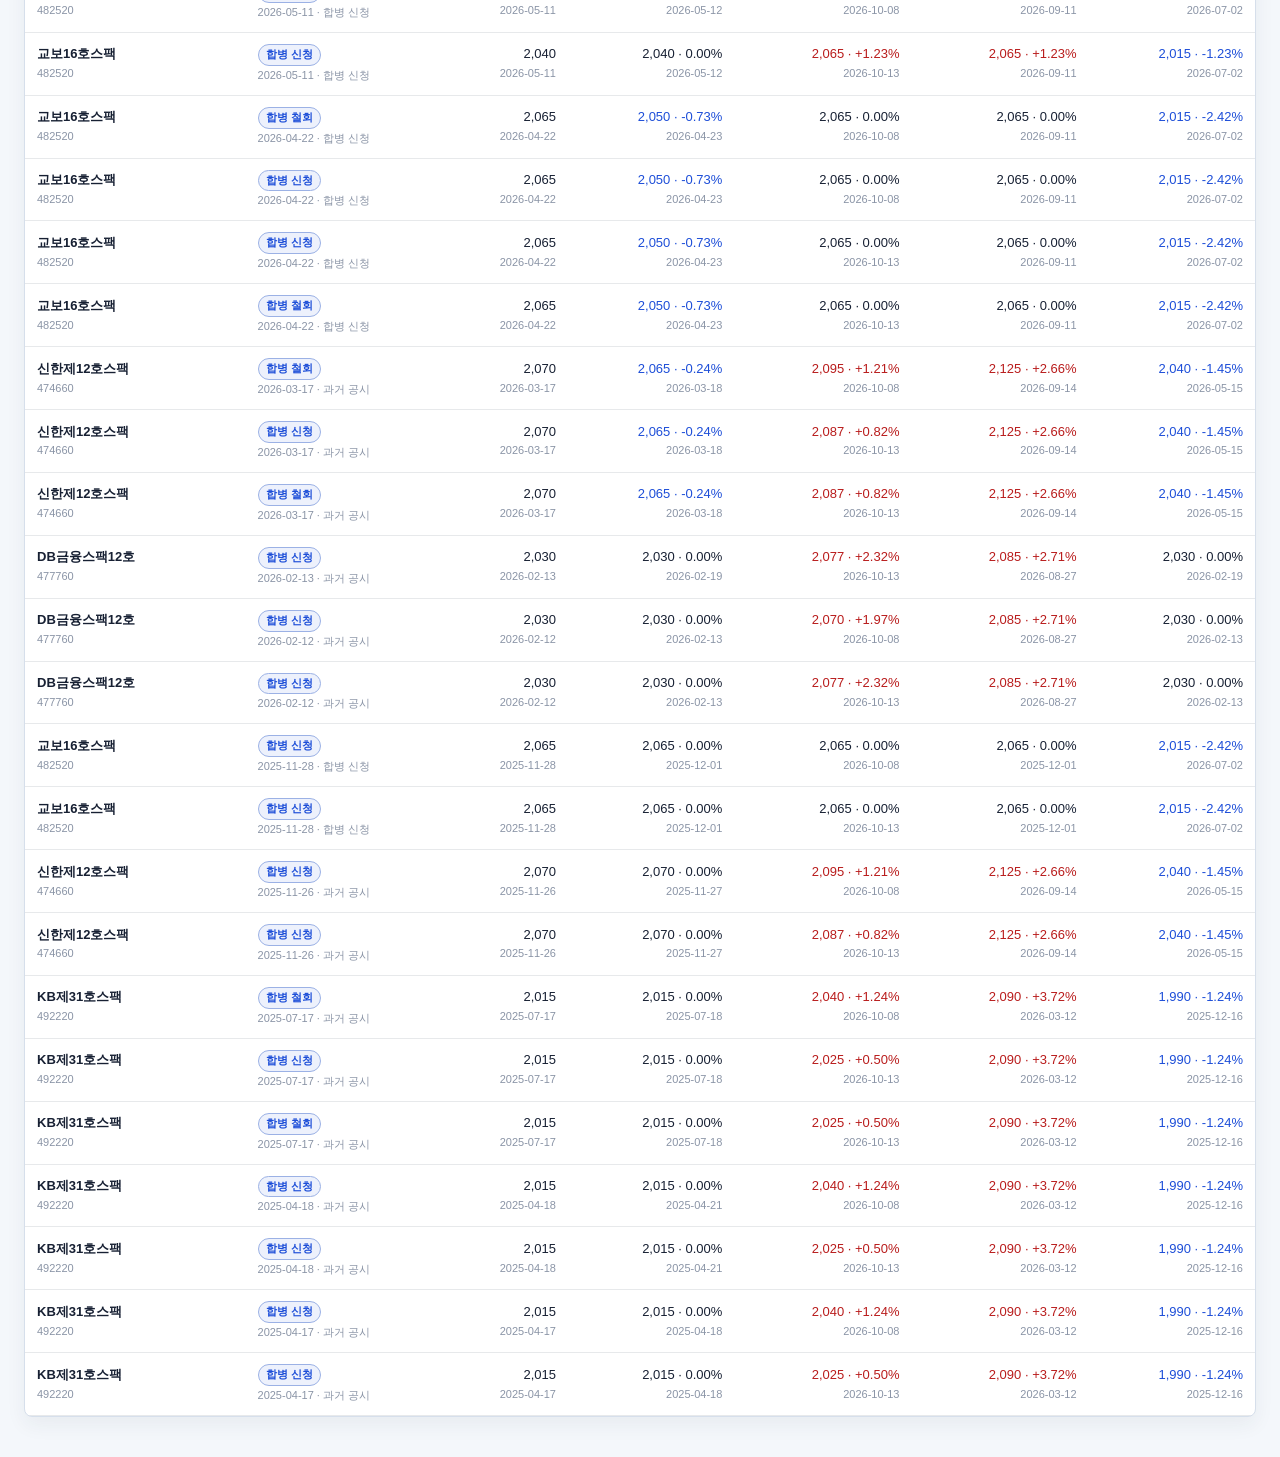
==== commit bbd26f43: "Correct regular closing prices with explicit KRX quotes" ====
--- a/index.html
+++ b/index.html
@@ -119,7 +119,7 @@
         <div class="stats-chart">
           <canvas id="returnTrendChart" role="img" aria-label="평균 청산괴리율 추이 차트" aria-describedby="returnTrendHint returnTrendNote"></canvas>
         </div>
-        <div class="stats-note" id="returnTrendNote">각 날짜의 (추정 청산가 − 가격) / 추정 청산가 × 100을 종목별 동일 비중으로 평균합니다. 과거는 종가, 오늘은 조회한 현재가와 오늘 기준 추정 청산가를 사용하며 시세는 5분마다 갱신합니다. 장외·휴장 중에는 최근 거래 가격이 반영됩니다. 양수는 청산가보다 저렴한 상태입니다. 현재 상장 종목의 70% 이상에서 가격·청산가를 계산할 수 있는 날짜만 표시하며, 날짜별 표본 수는 다를 수 있습니다.</div>
+        <div class="stats-note" id="returnTrendNote">각 날짜의 (추정 청산가 − 가격) / 추정 청산가 × 100을 종목별 동일 비중으로 평균합니다. 과거는 정규장 종가, 정규장 중에는 조회한 현재가와 오늘 기준 추정 청산가를 사용하며 시세는 5분마다 갱신합니다. 장외·휴장 중에는 최근 정규장 종가를 표시하며 새 날짜의 장중 차트 점을 만들지 않습니다. 양수는 청산가보다 저렴한 상태입니다. 현재 상장 종목의 70% 이상에서 가격·청산가를 계산할 수 있는 날짜만 표시하며, 날짜별 표본 수는 다를 수 있습니다.</div>
       </div>
     </article>
     <div class="stats-panels" id="statsPanels">
@@ -350,11 +350,11 @@
 <script src="assets/format.js?v=20260729-chart-axis"></script>
 <script src="assets/chart-tooltip.js?v=20260929-live-charts"></script>
 <script src="assets/charts.js?v=20260927-discount-trend"></script>
-<script src="assets/valuation.js?v=20260929-live-charts"></script>
+<script src="assets/valuation.js?v=20261014-krx"></script>
 <script src="assets/return-trend.js?v=20260929-live-charts"></script>
 <script src="assets/data-loader.js?v=20260729-chart-axis"></script>
-<script src="assets/live-prices.js?v=20261014-regular"></script>
+<script src="assets/live-prices.js?v=20261014-krx"></script>
 <script src="assets/event-news.js?v=20260921-news"></script>
-<script src="assets/app.js?v=20261014-regular"></script>
+<script src="assets/app.js?v=20261014-krx"></script>
 </body>
 </html>
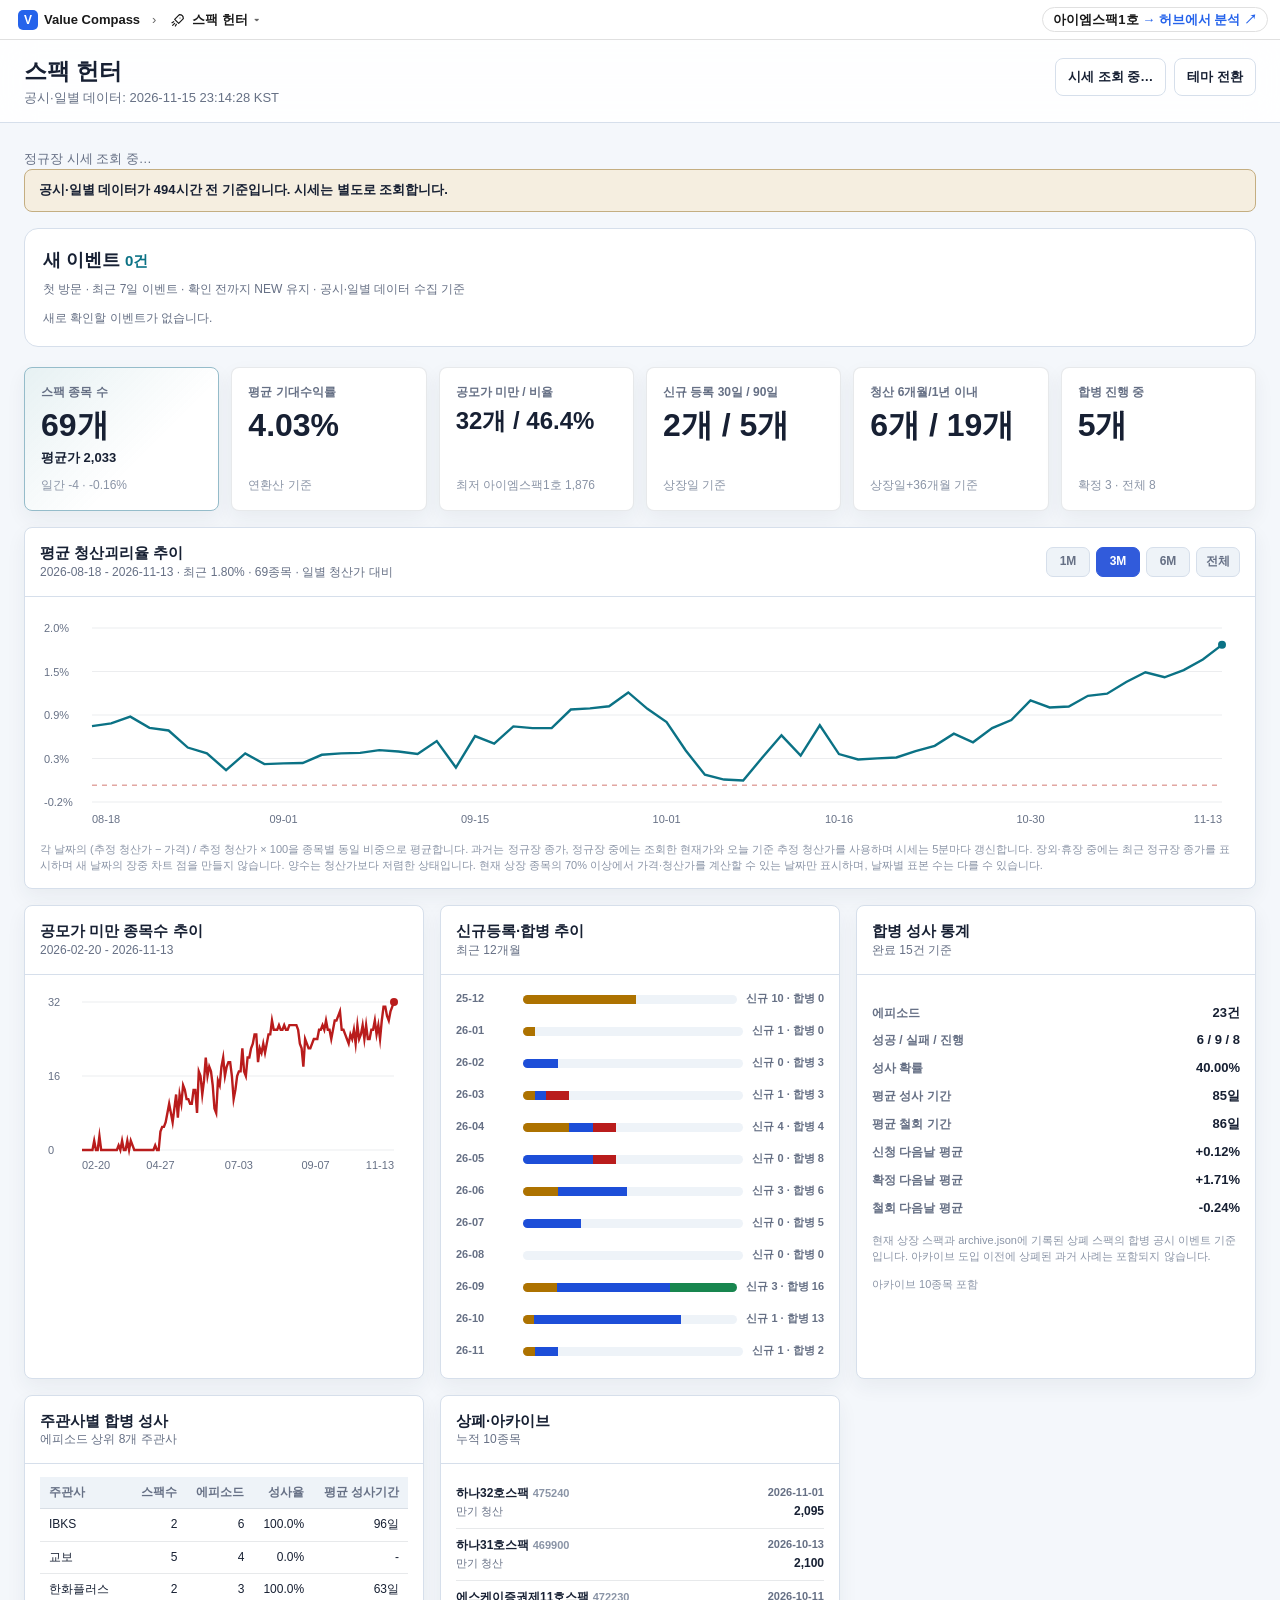
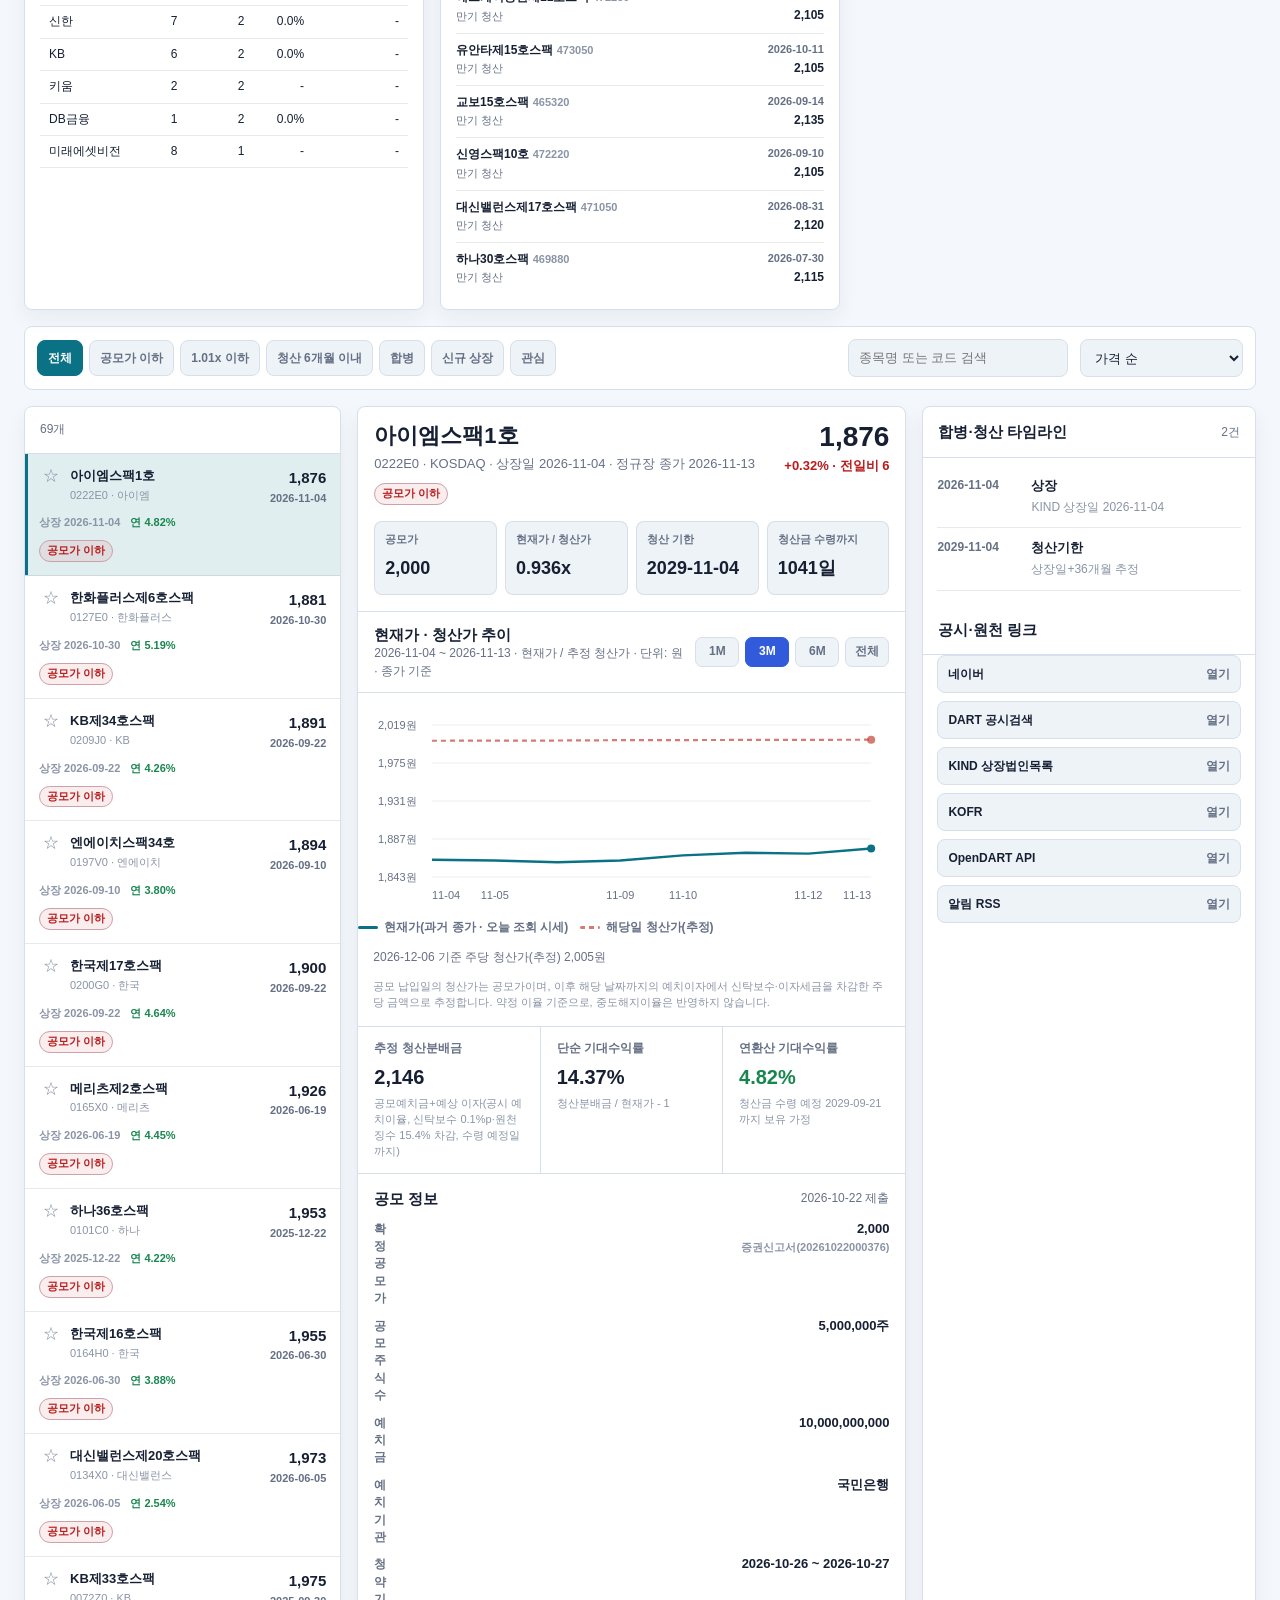
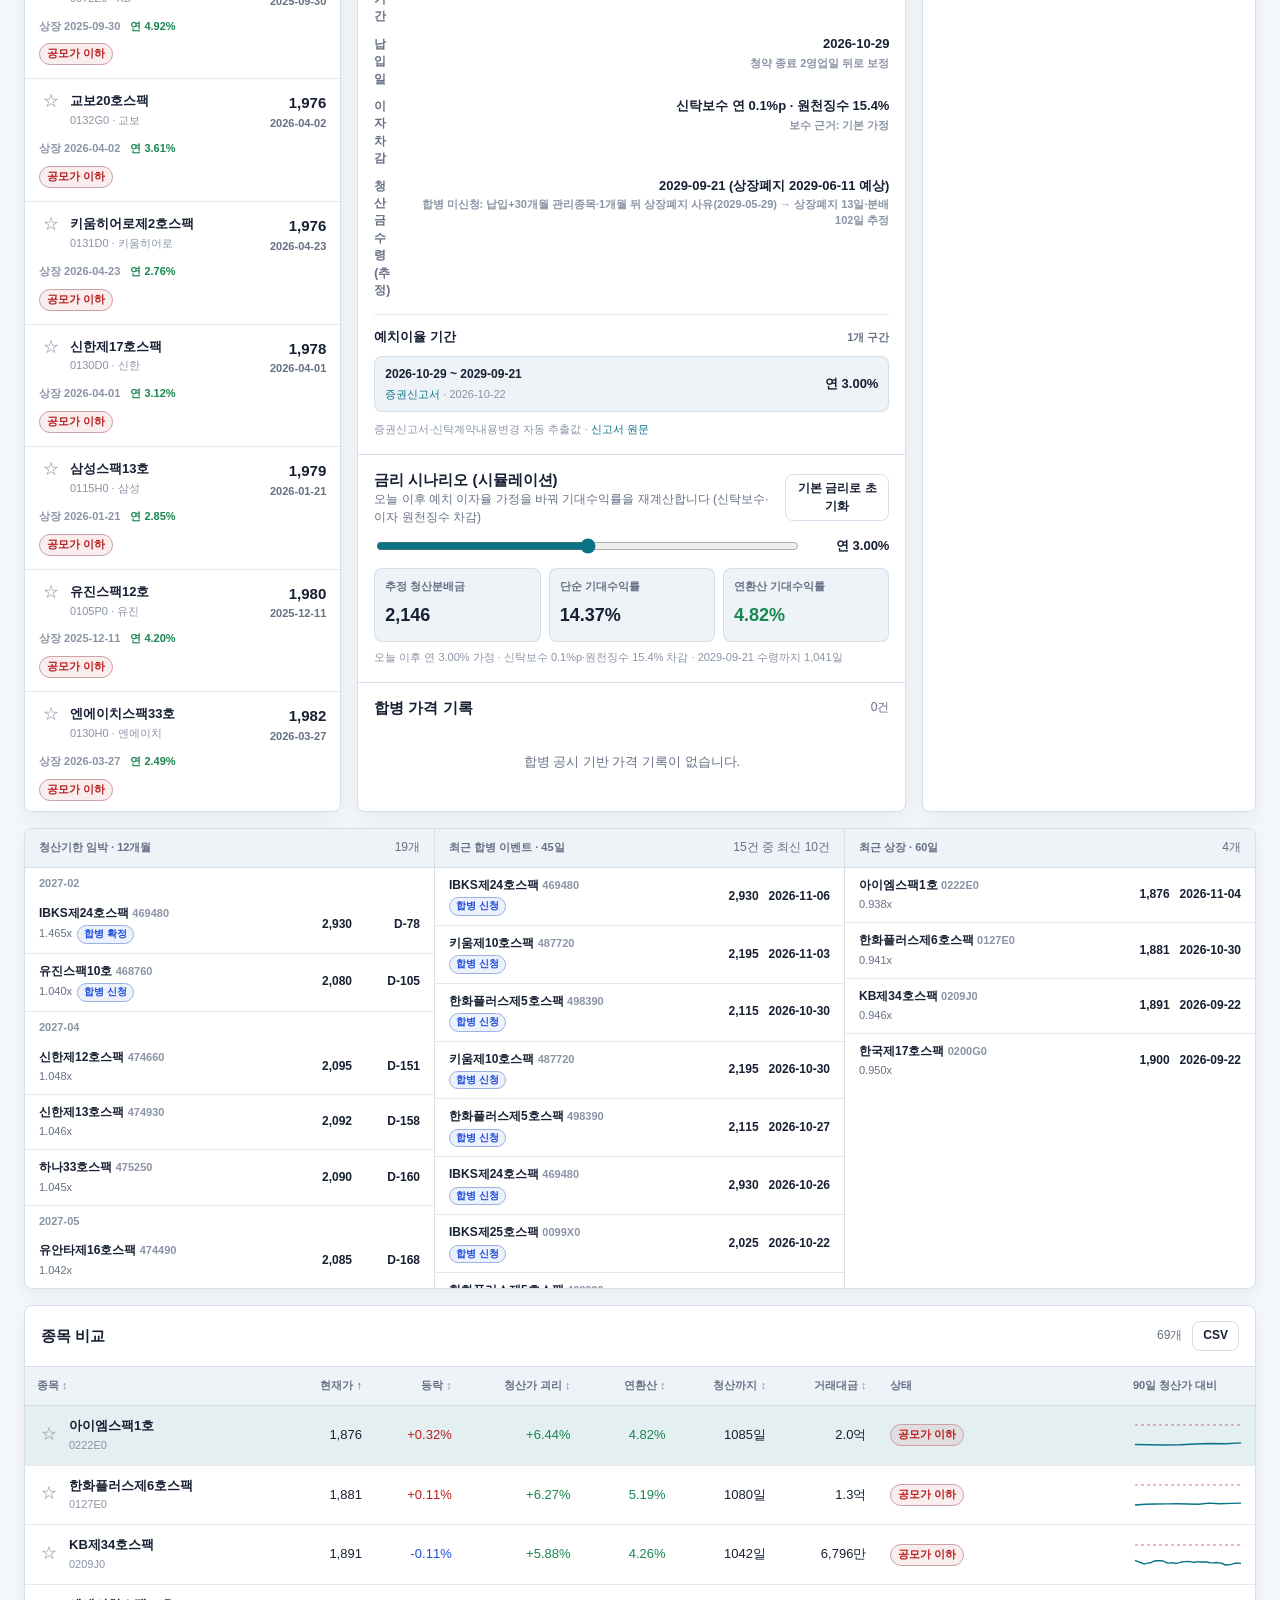
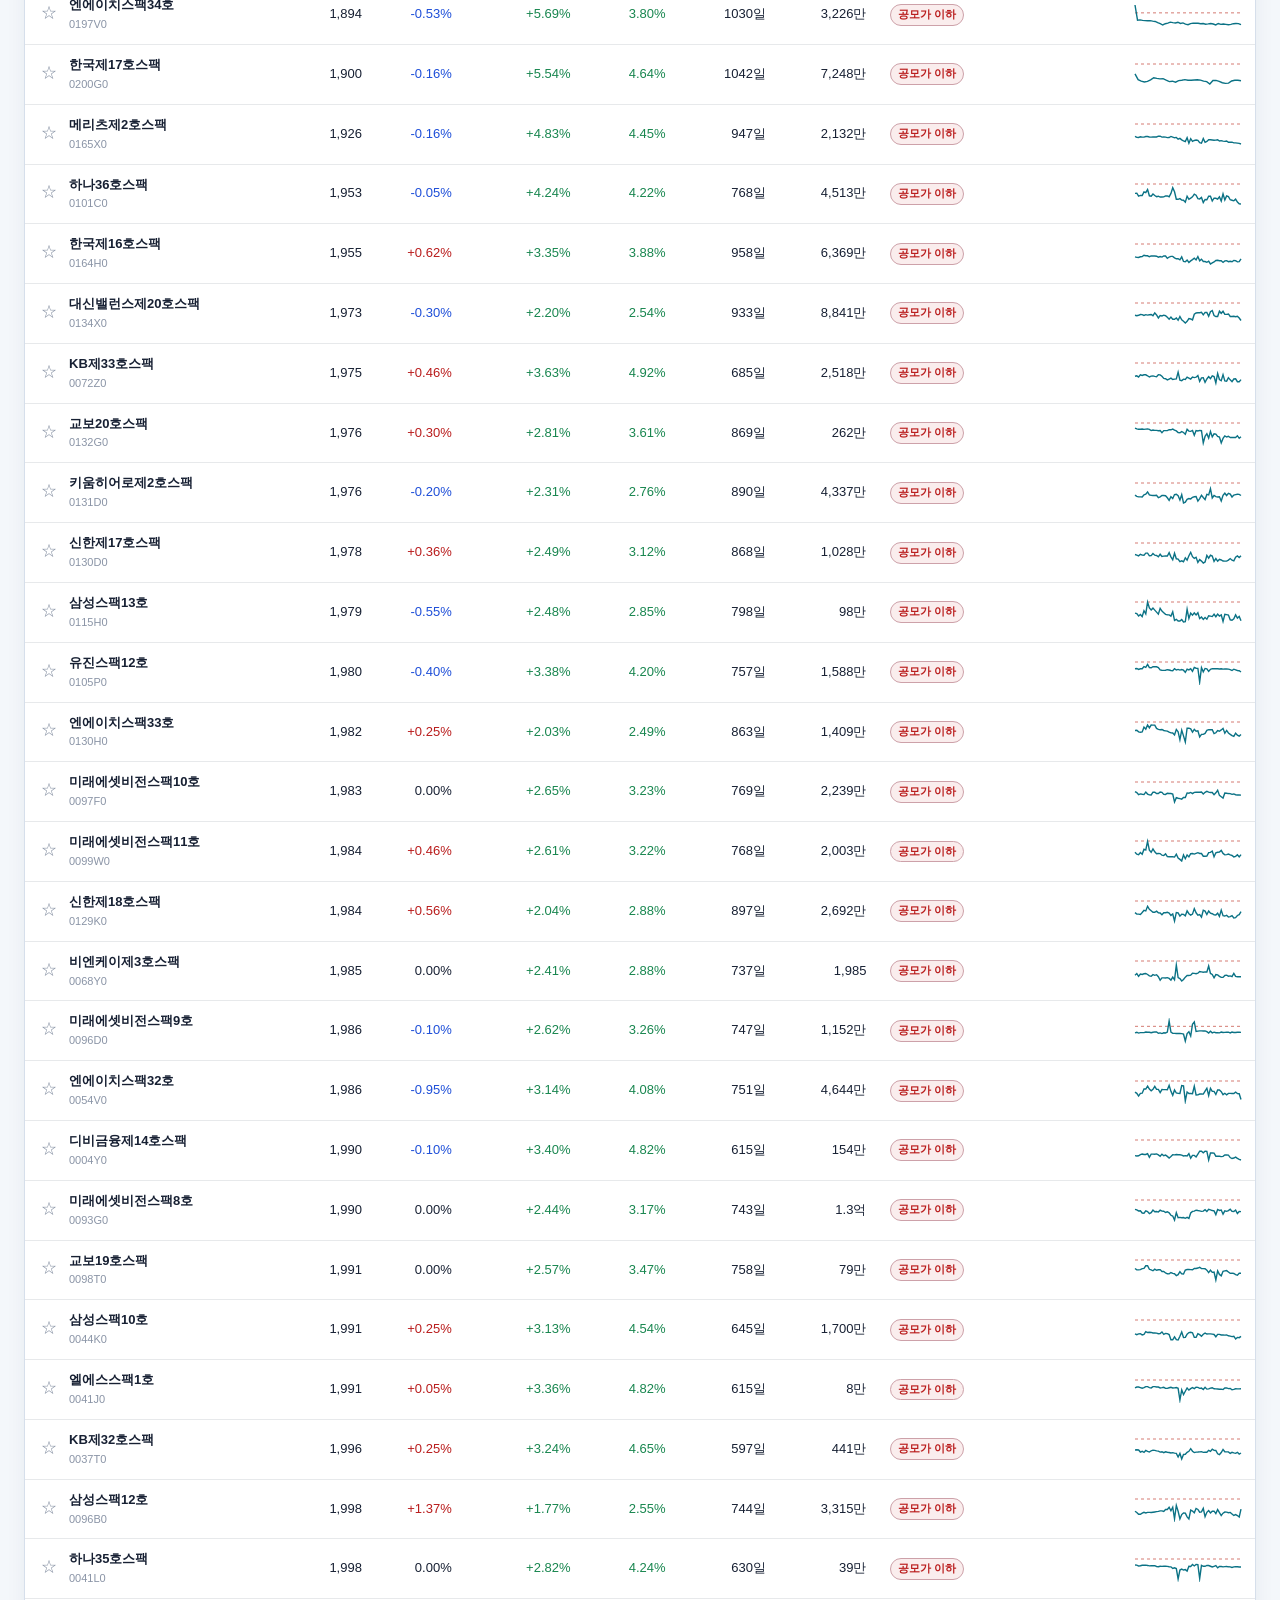
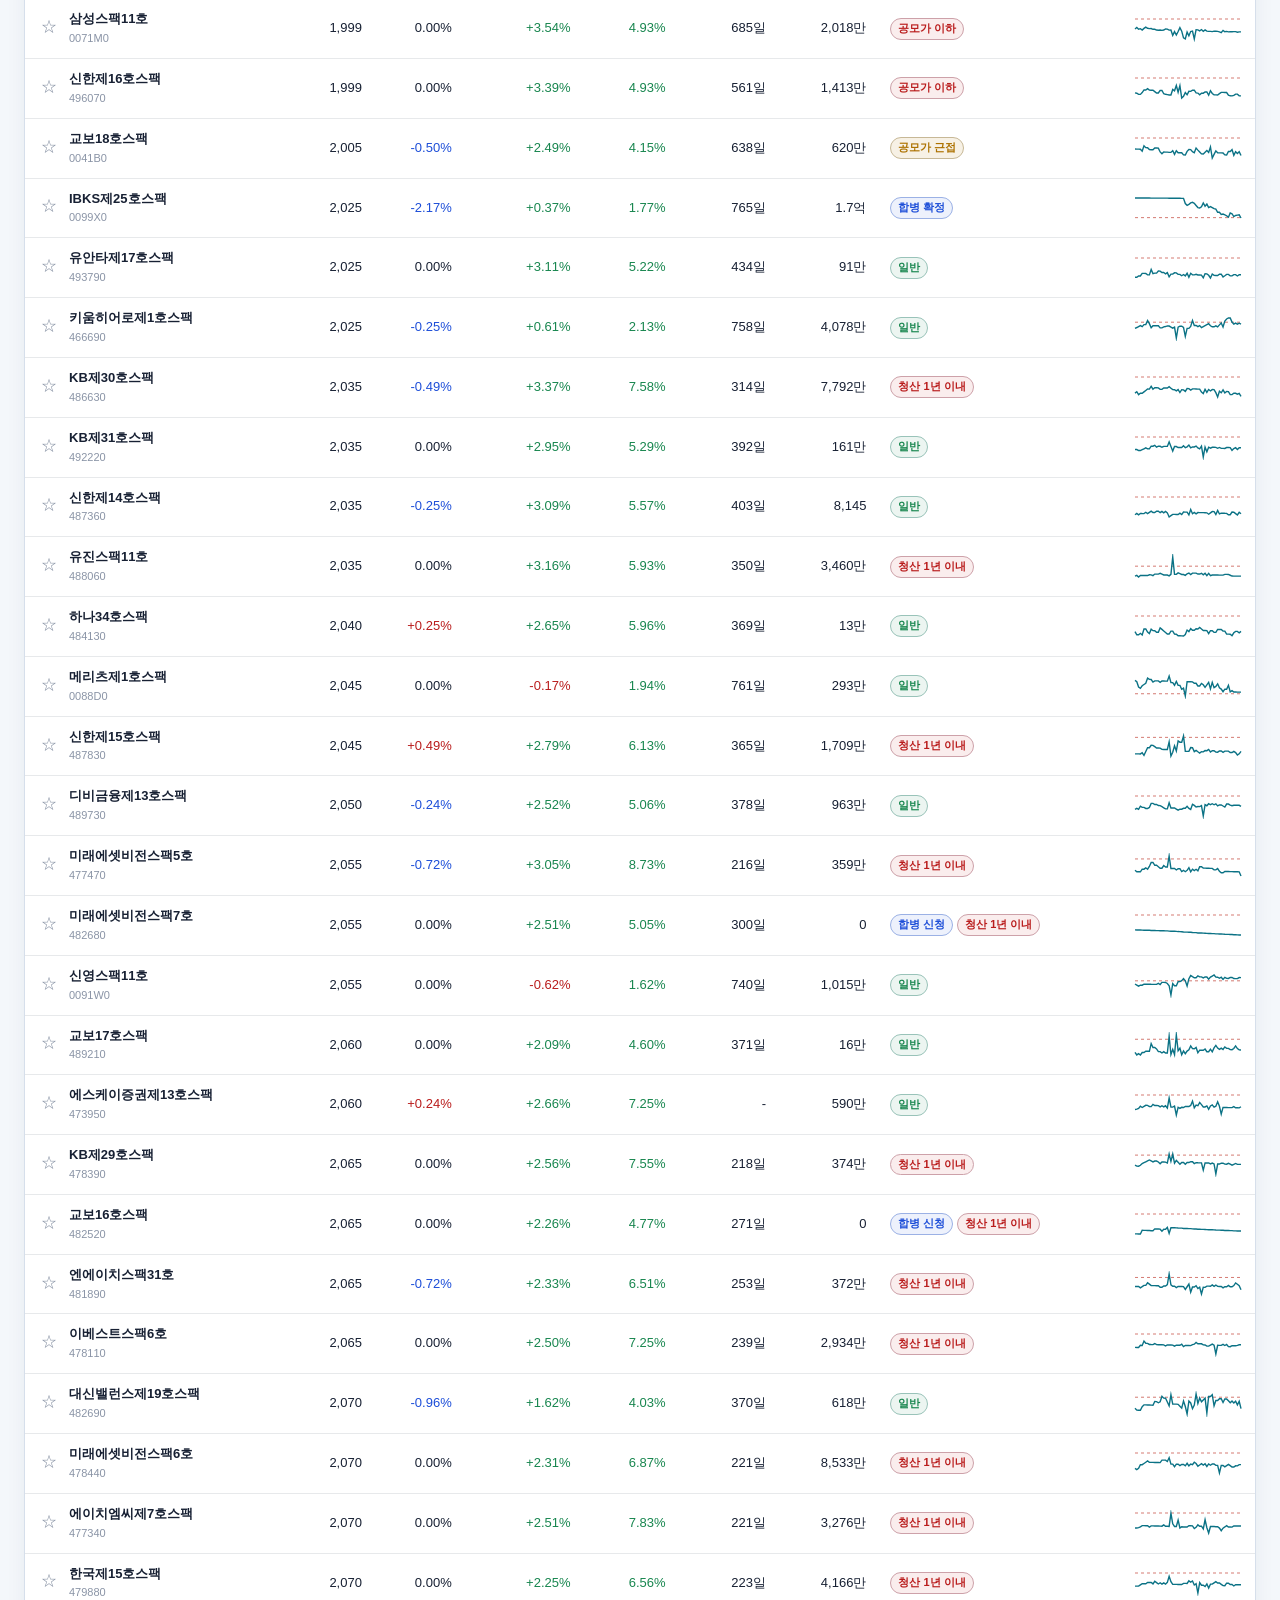
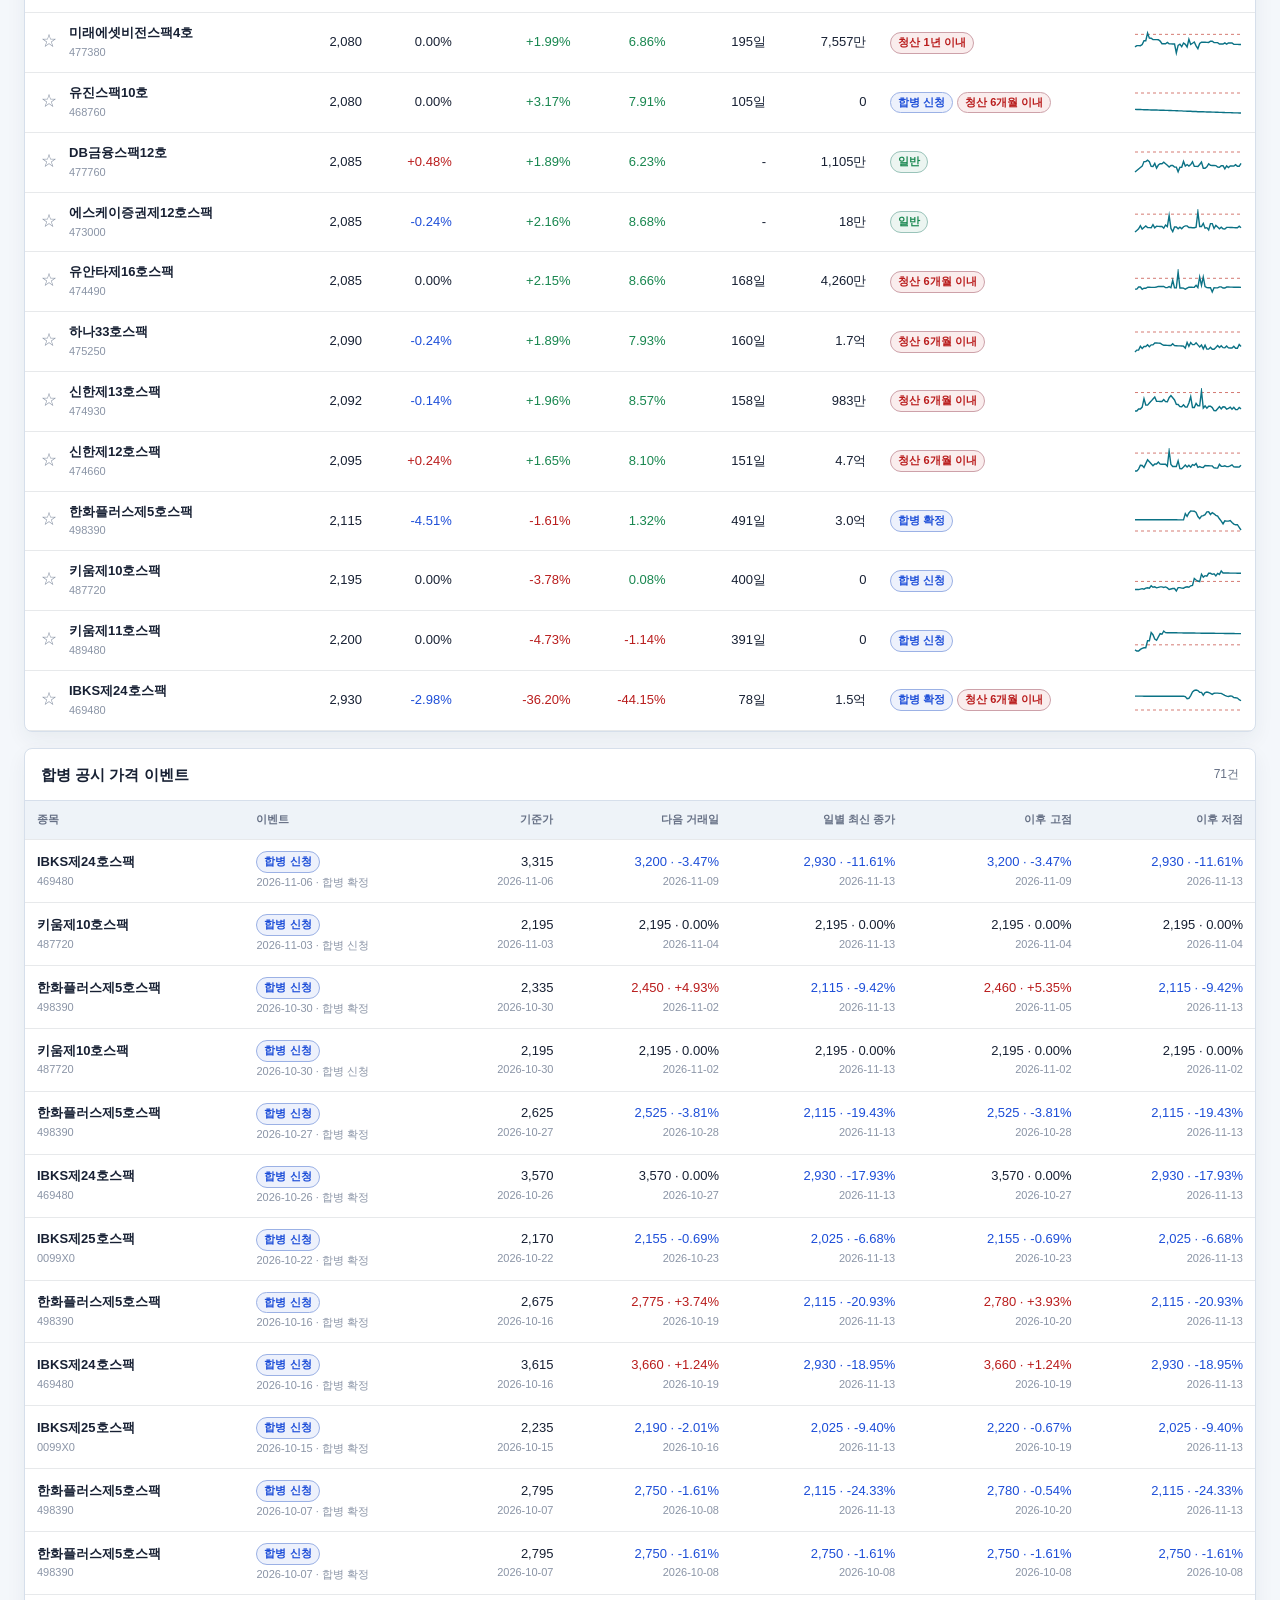
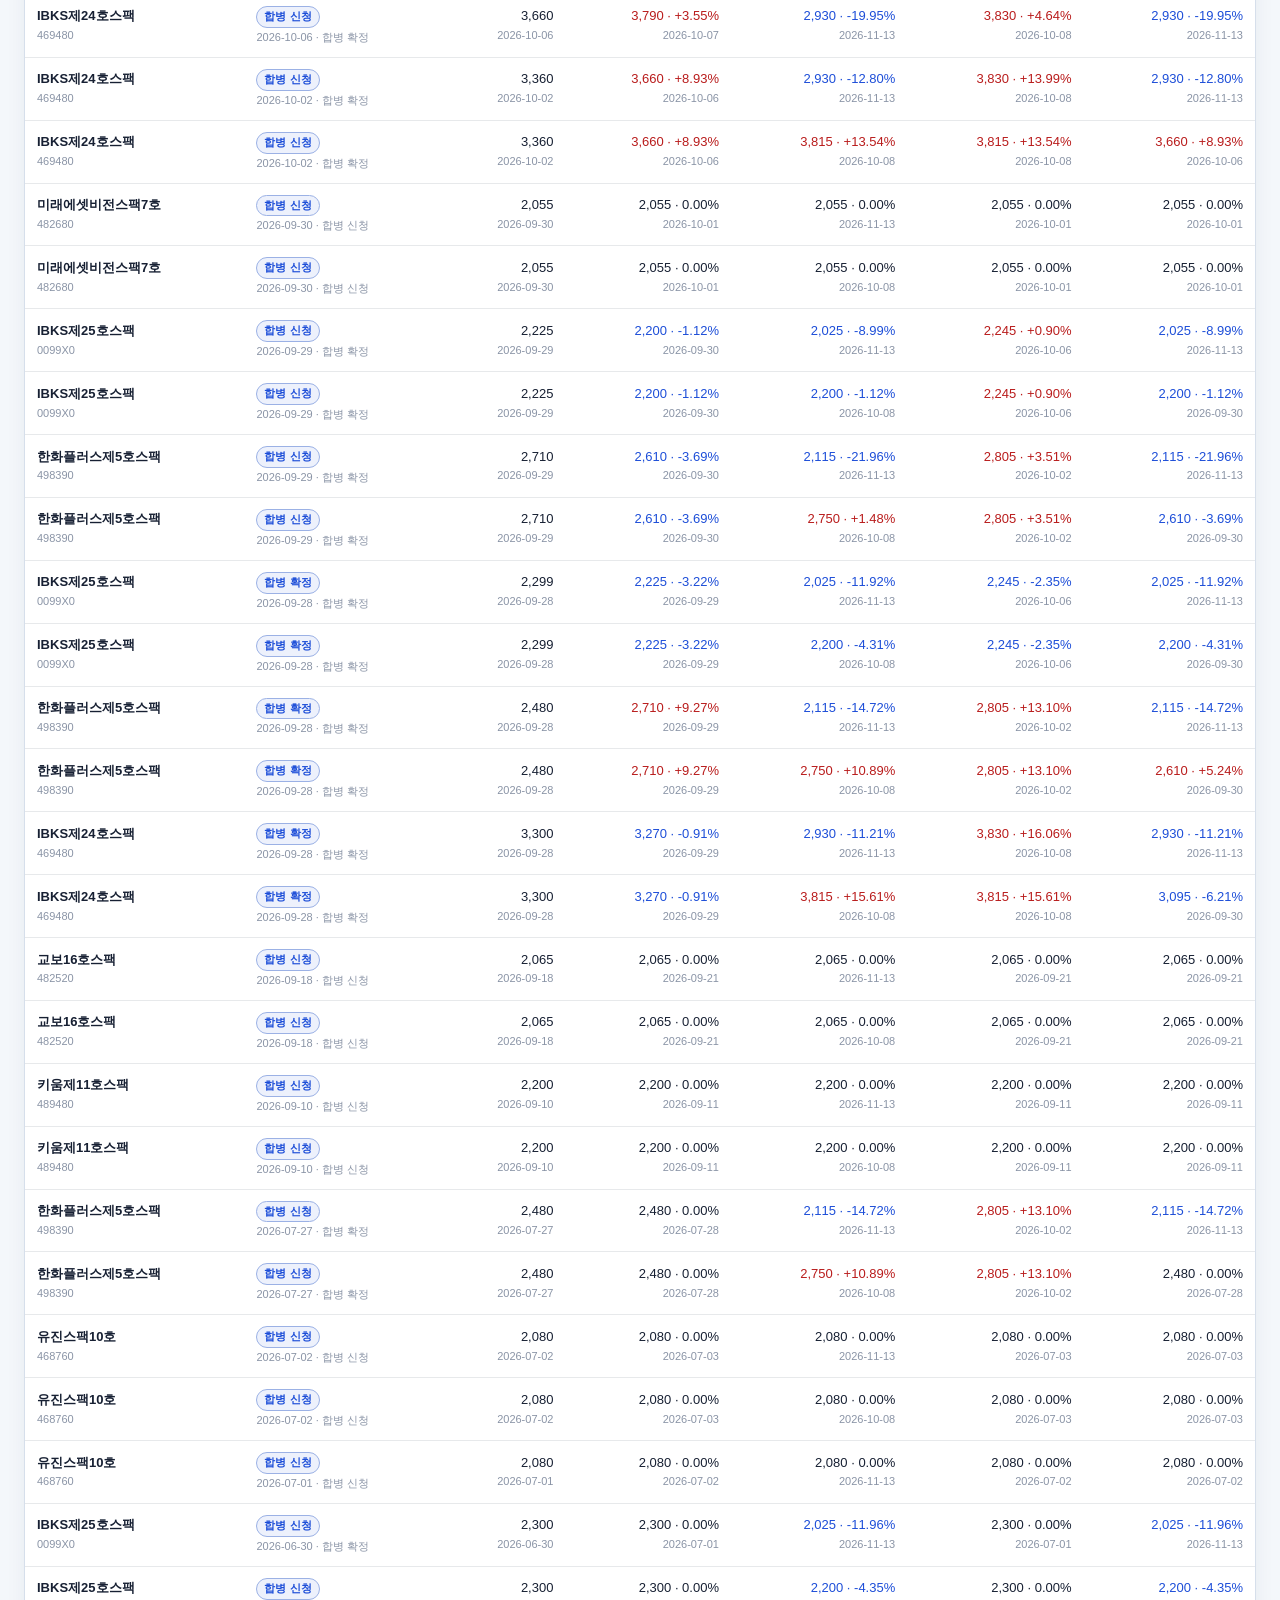
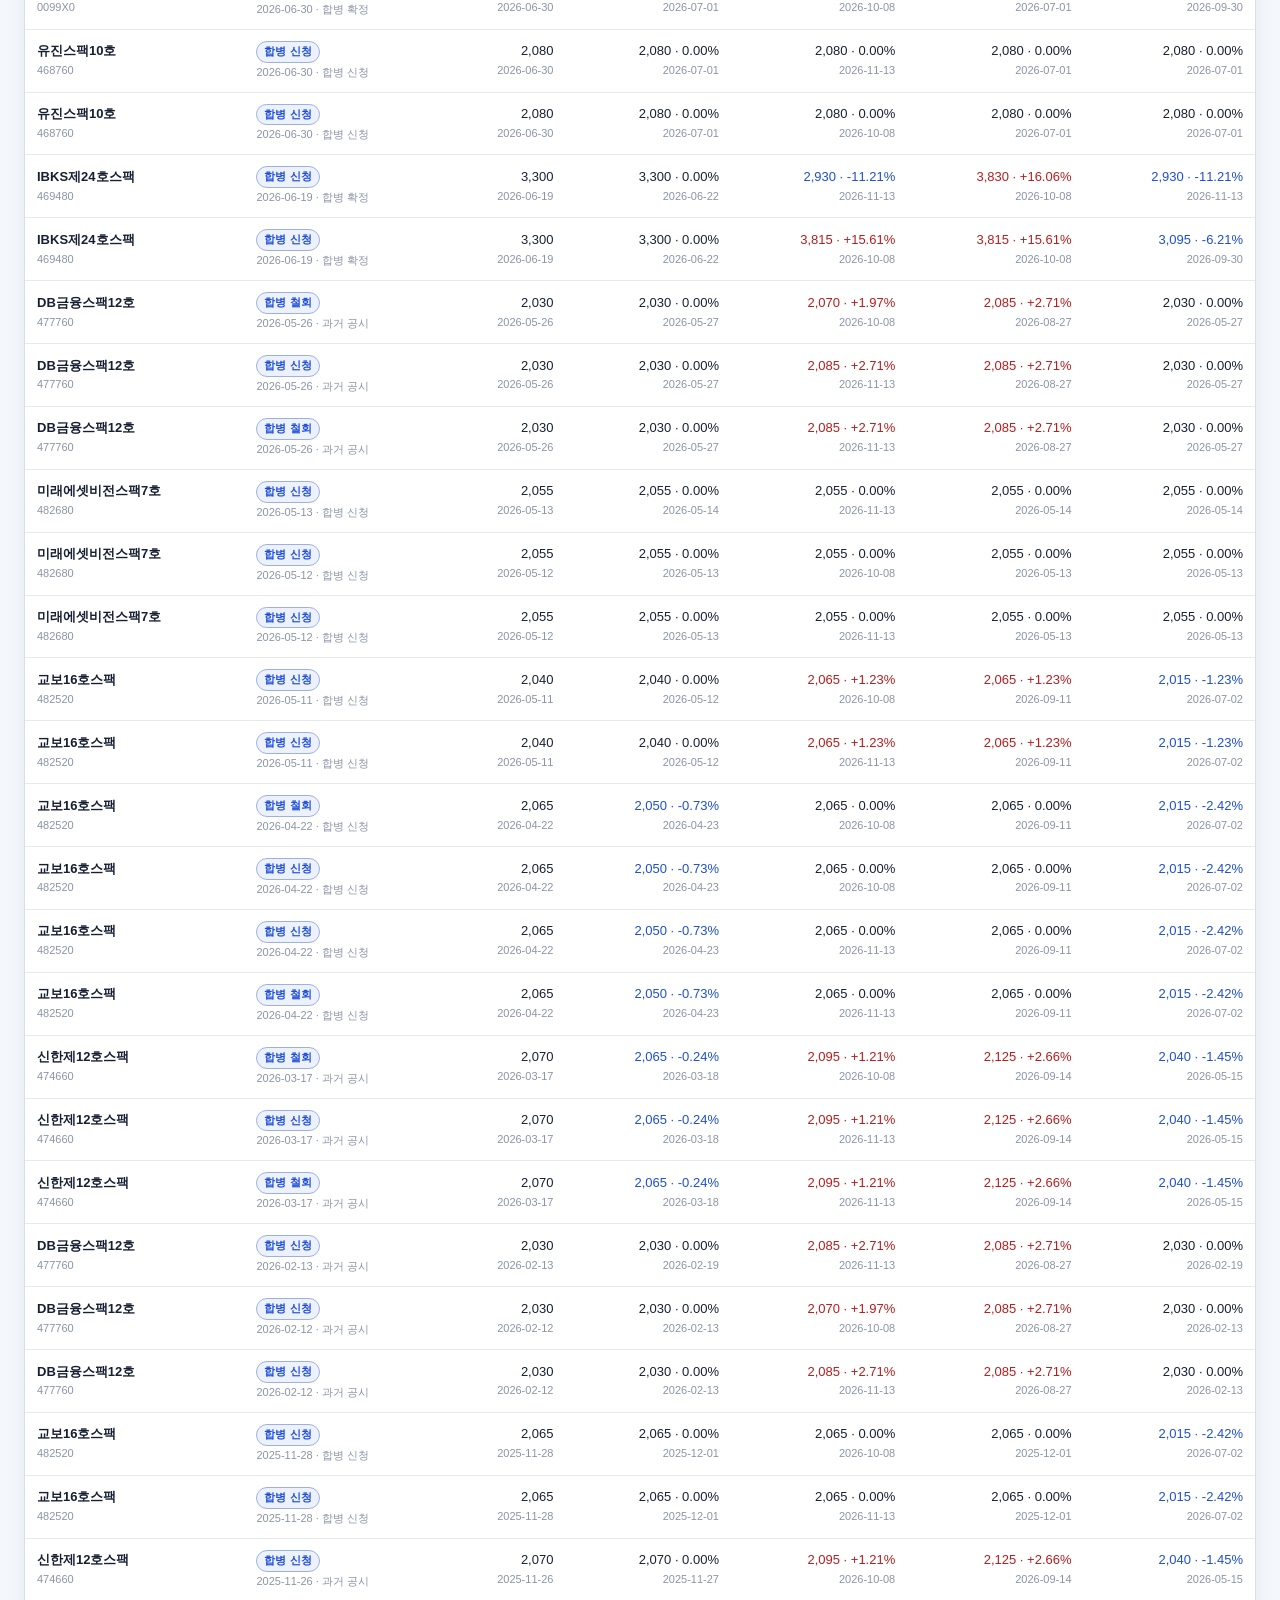
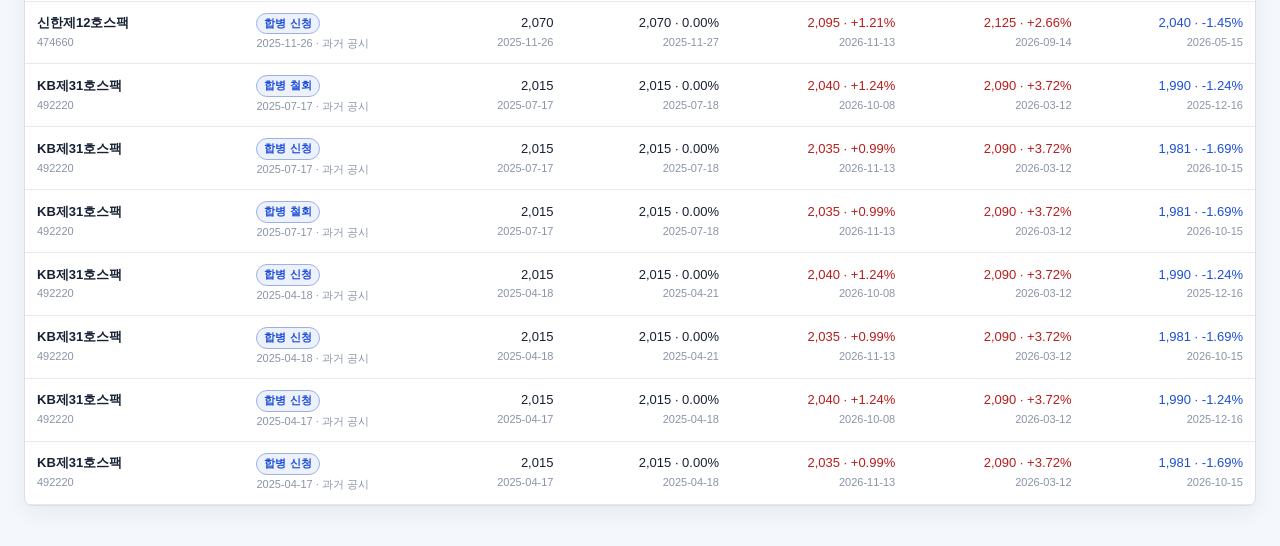
==== commit ae4fe29f: "Show daily change in SPAC comparison table" ====
--- a/index.html
+++ b/index.html
@@ -308,6 +308,7 @@
           <tr>
             <th class="sortable" data-key="name" tabindex="0" aria-sort="none">종목</th>
             <th class="numeric sortable" data-key="currentPrice" tabindex="0" aria-sort="none">현재가</th>
+            <th class="numeric sortable" data-key="changePct" tabindex="0" aria-sort="none" title="전일 종가 대비 등락률">등락</th>
             <th class="numeric sortable" data-key="liquidationDiscountPct" tabindex="0" aria-sort="none" title="(현재 시점의 추정 청산가 - 현재가) / 추정 청산가 × 100. 양수일수록 청산가보다 저렴합니다.">청산가 괴리</th>
             <th class="numeric sortable" data-key="annualizedReturn" tabindex="0" aria-sort="none">연환산</th>
             <th class="numeric sortable" data-key="daysToLiquidation" tabindex="0" aria-sort="none">청산까지</th>
@@ -355,6 +356,6 @@
 <script src="assets/data-loader.js?v=20260729-chart-axis"></script>
 <script src="assets/live-prices.js?v=20261014-krx"></script>
 <script src="assets/event-news.js?v=20260921-news"></script>
-<script src="assets/app.js?v=20261014-krx"></script>
+<script src="assets/app.js?v=20261116-table-change"></script>
 </body>
 </html>
